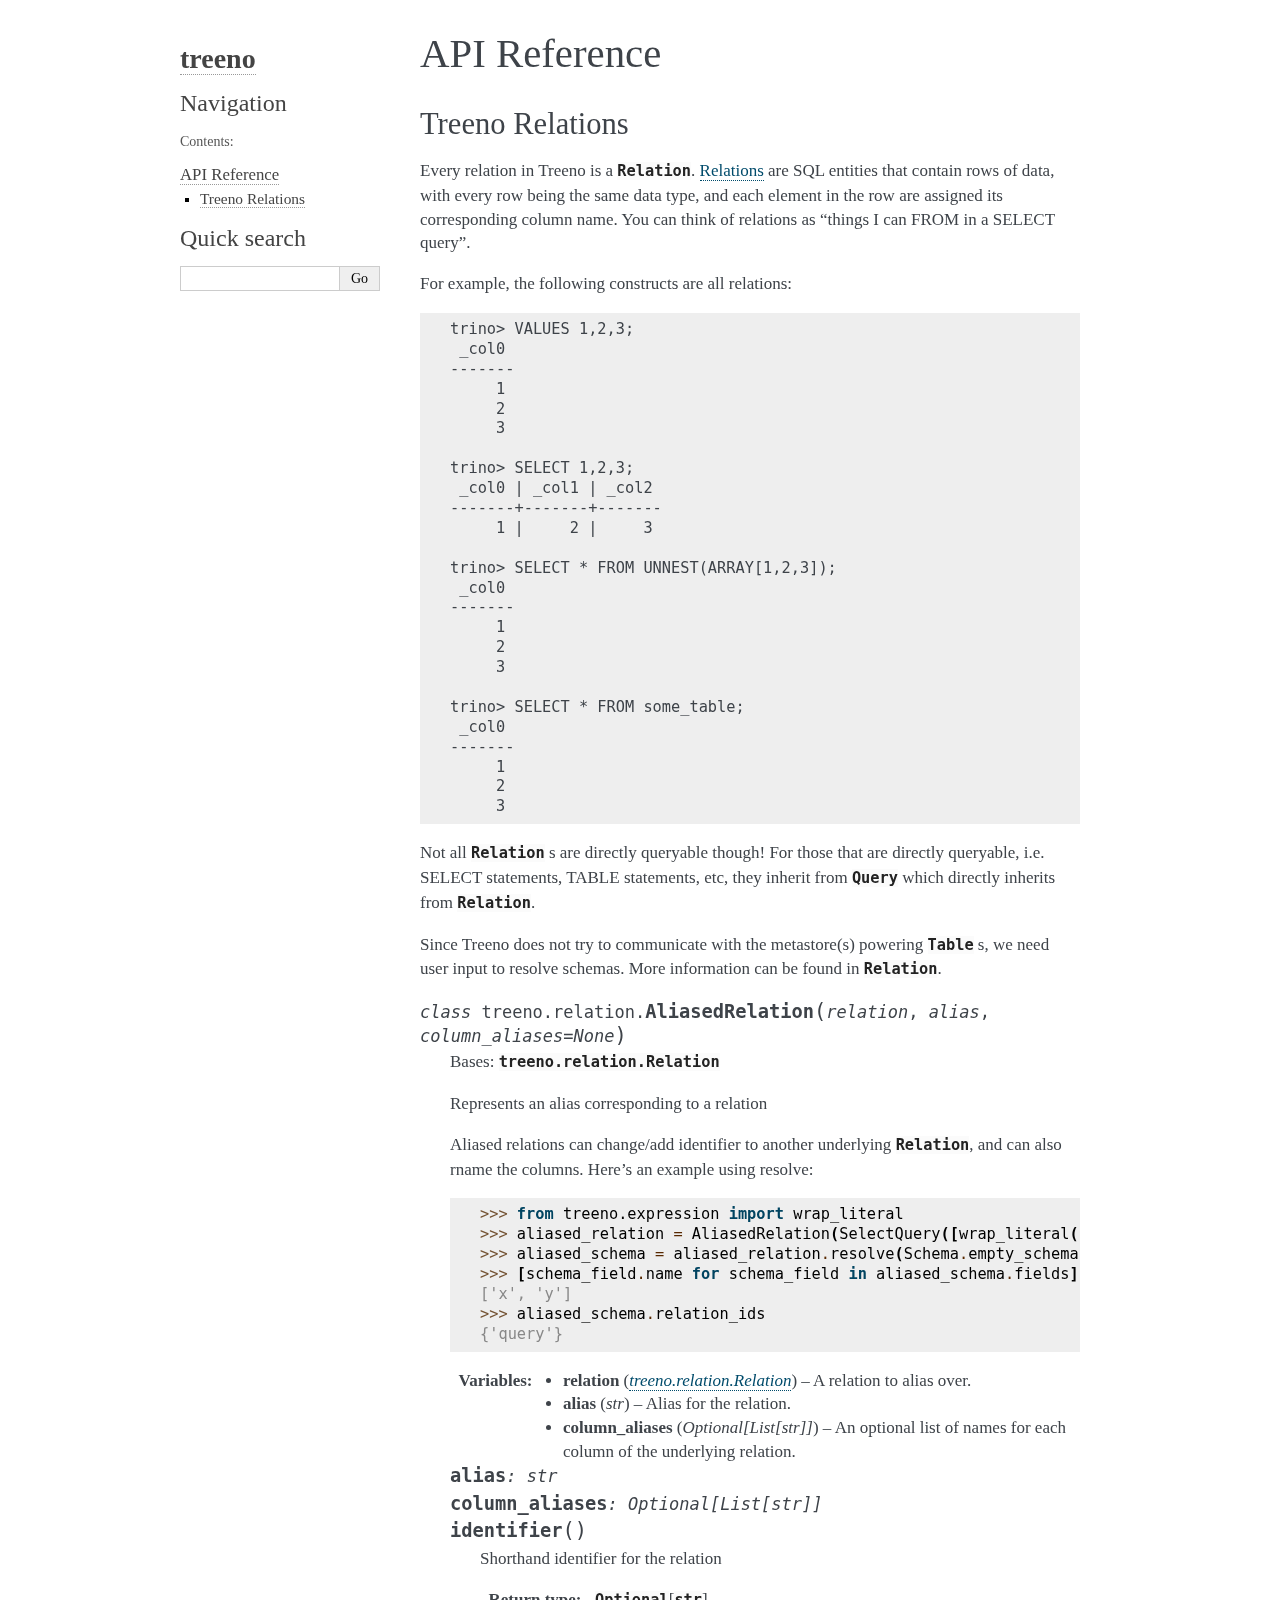
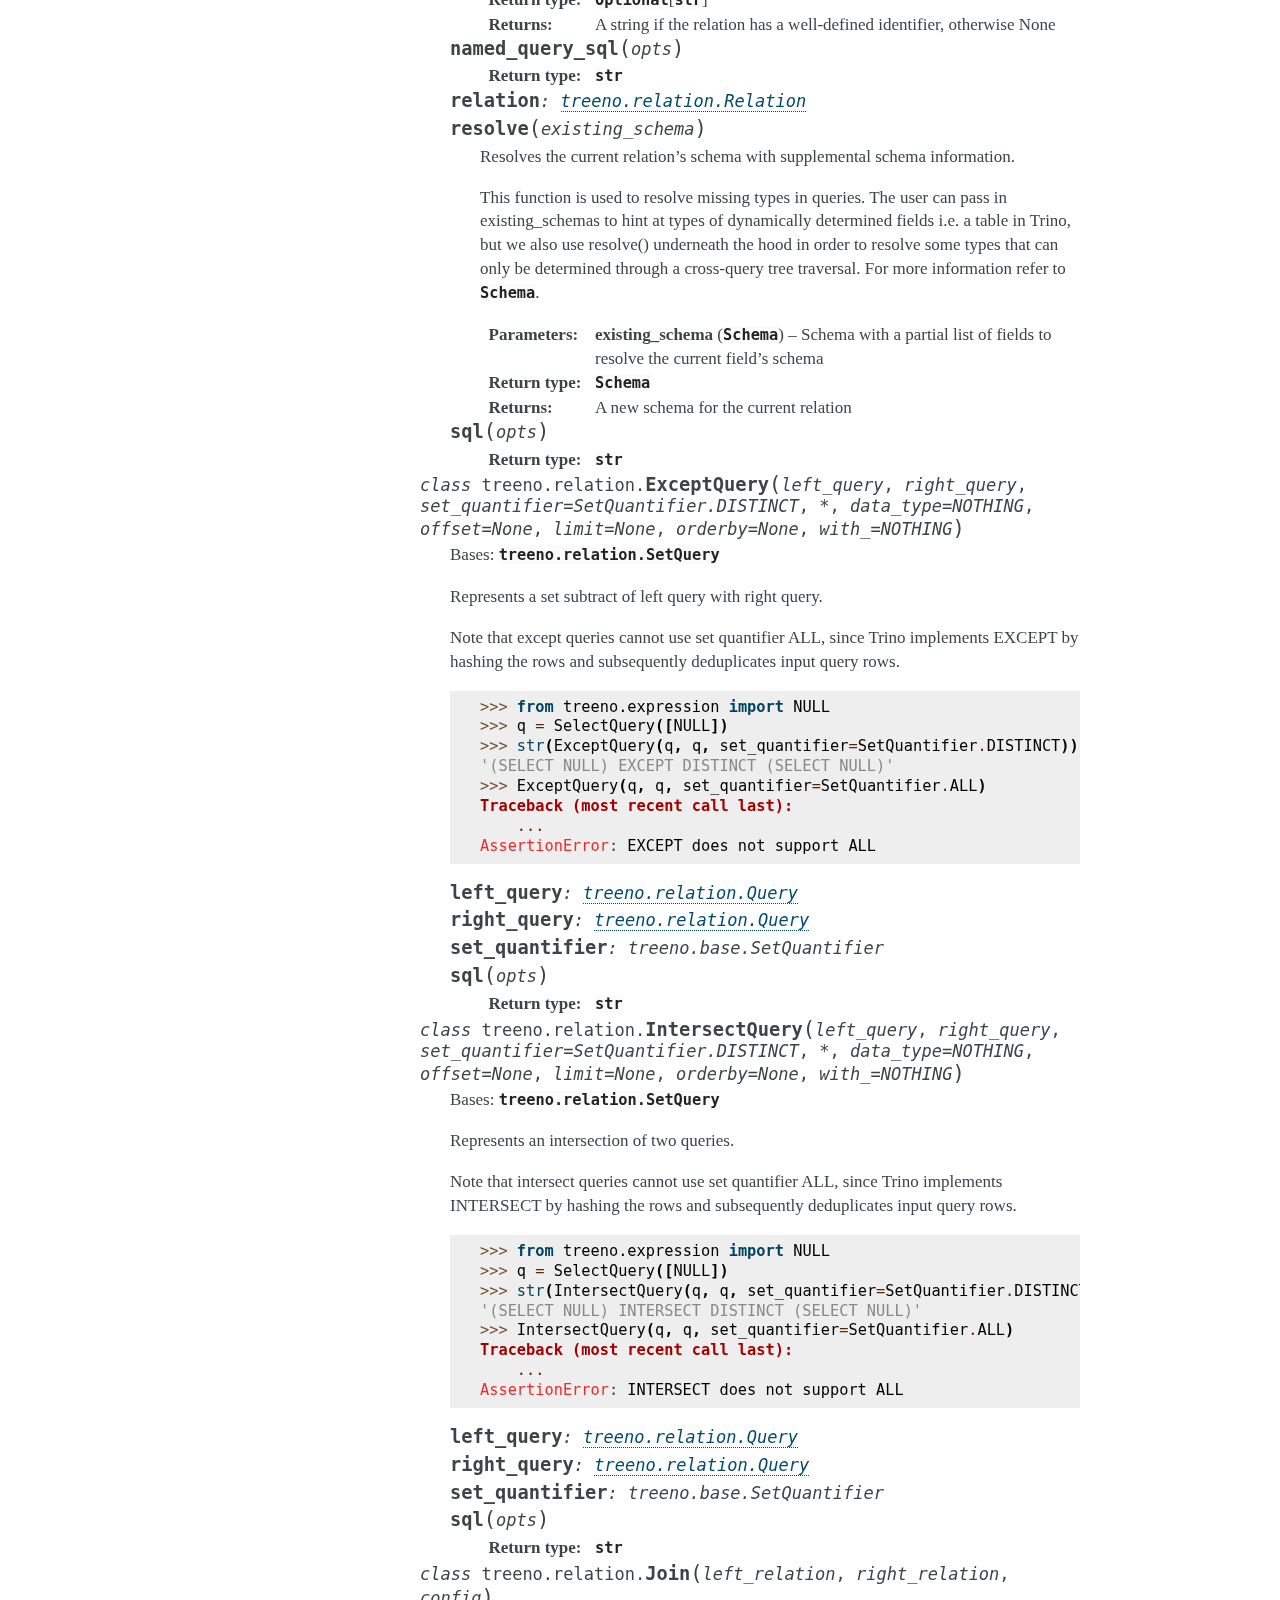
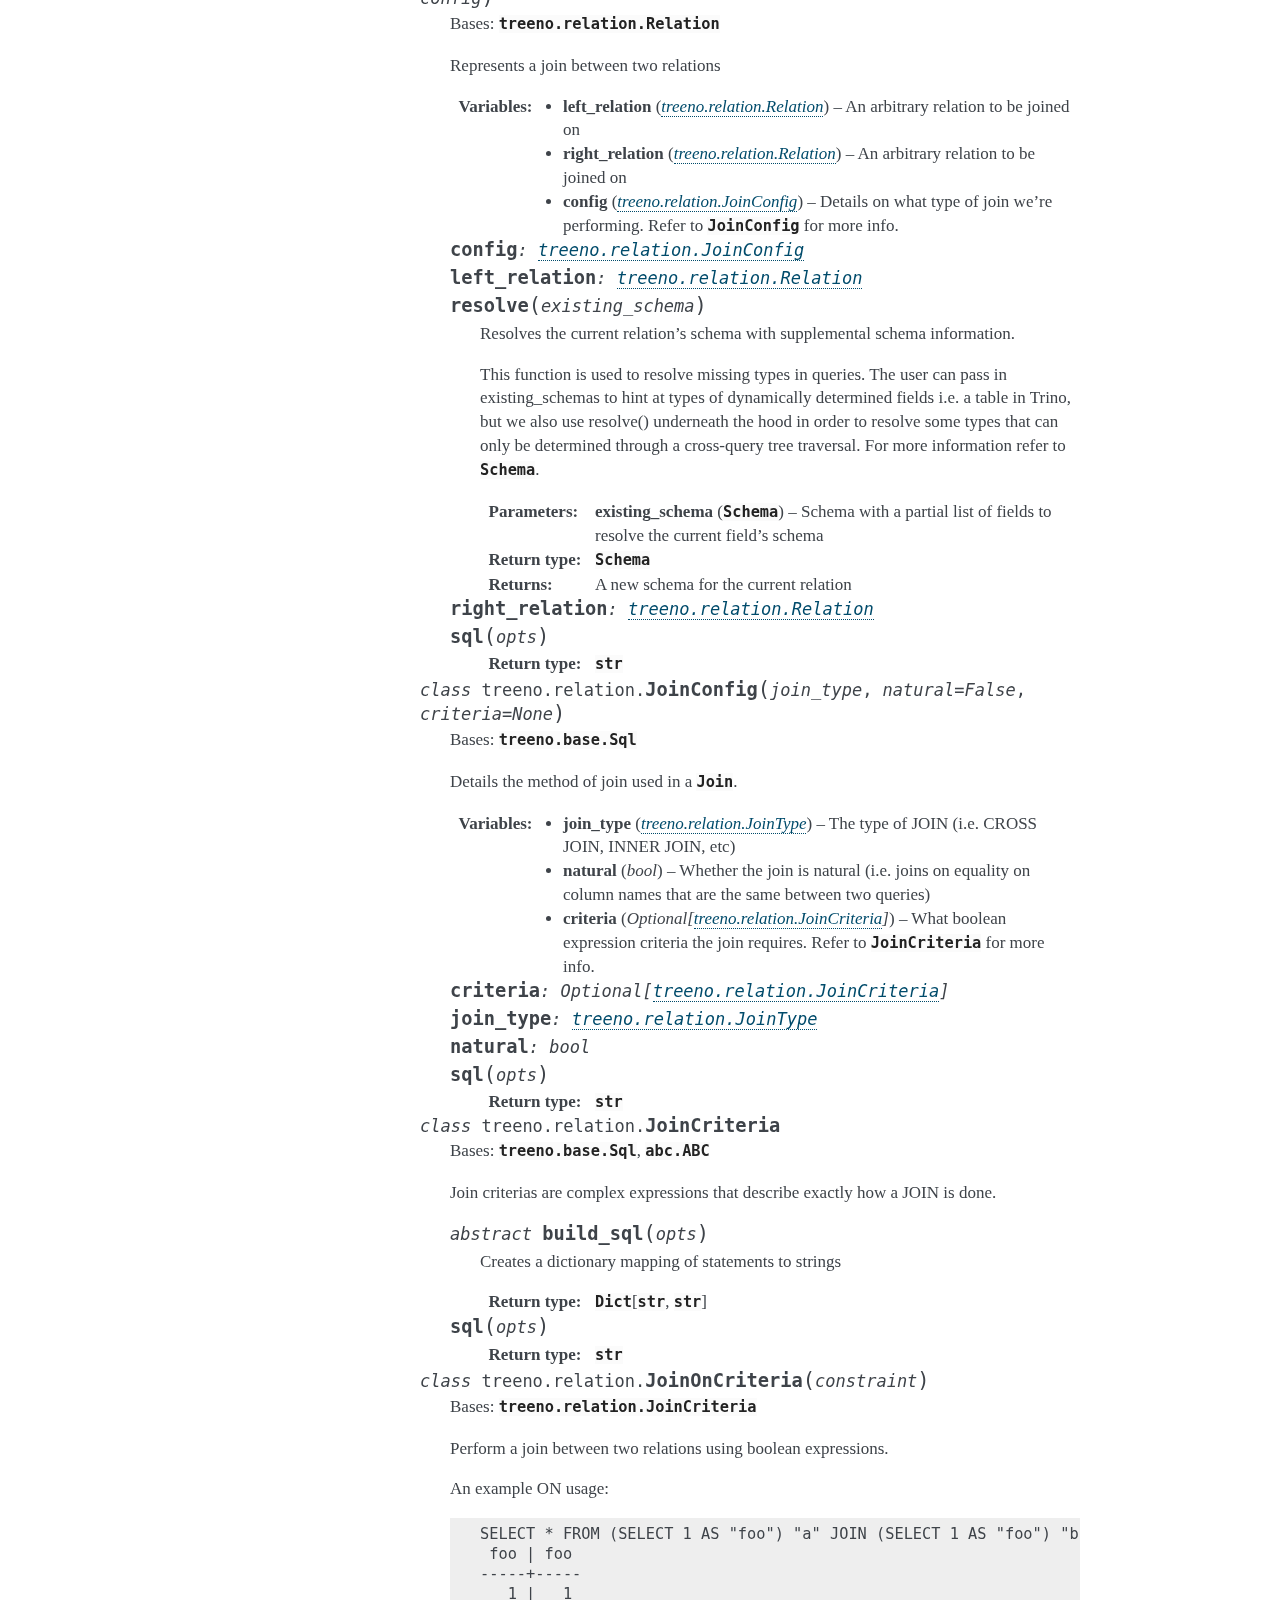
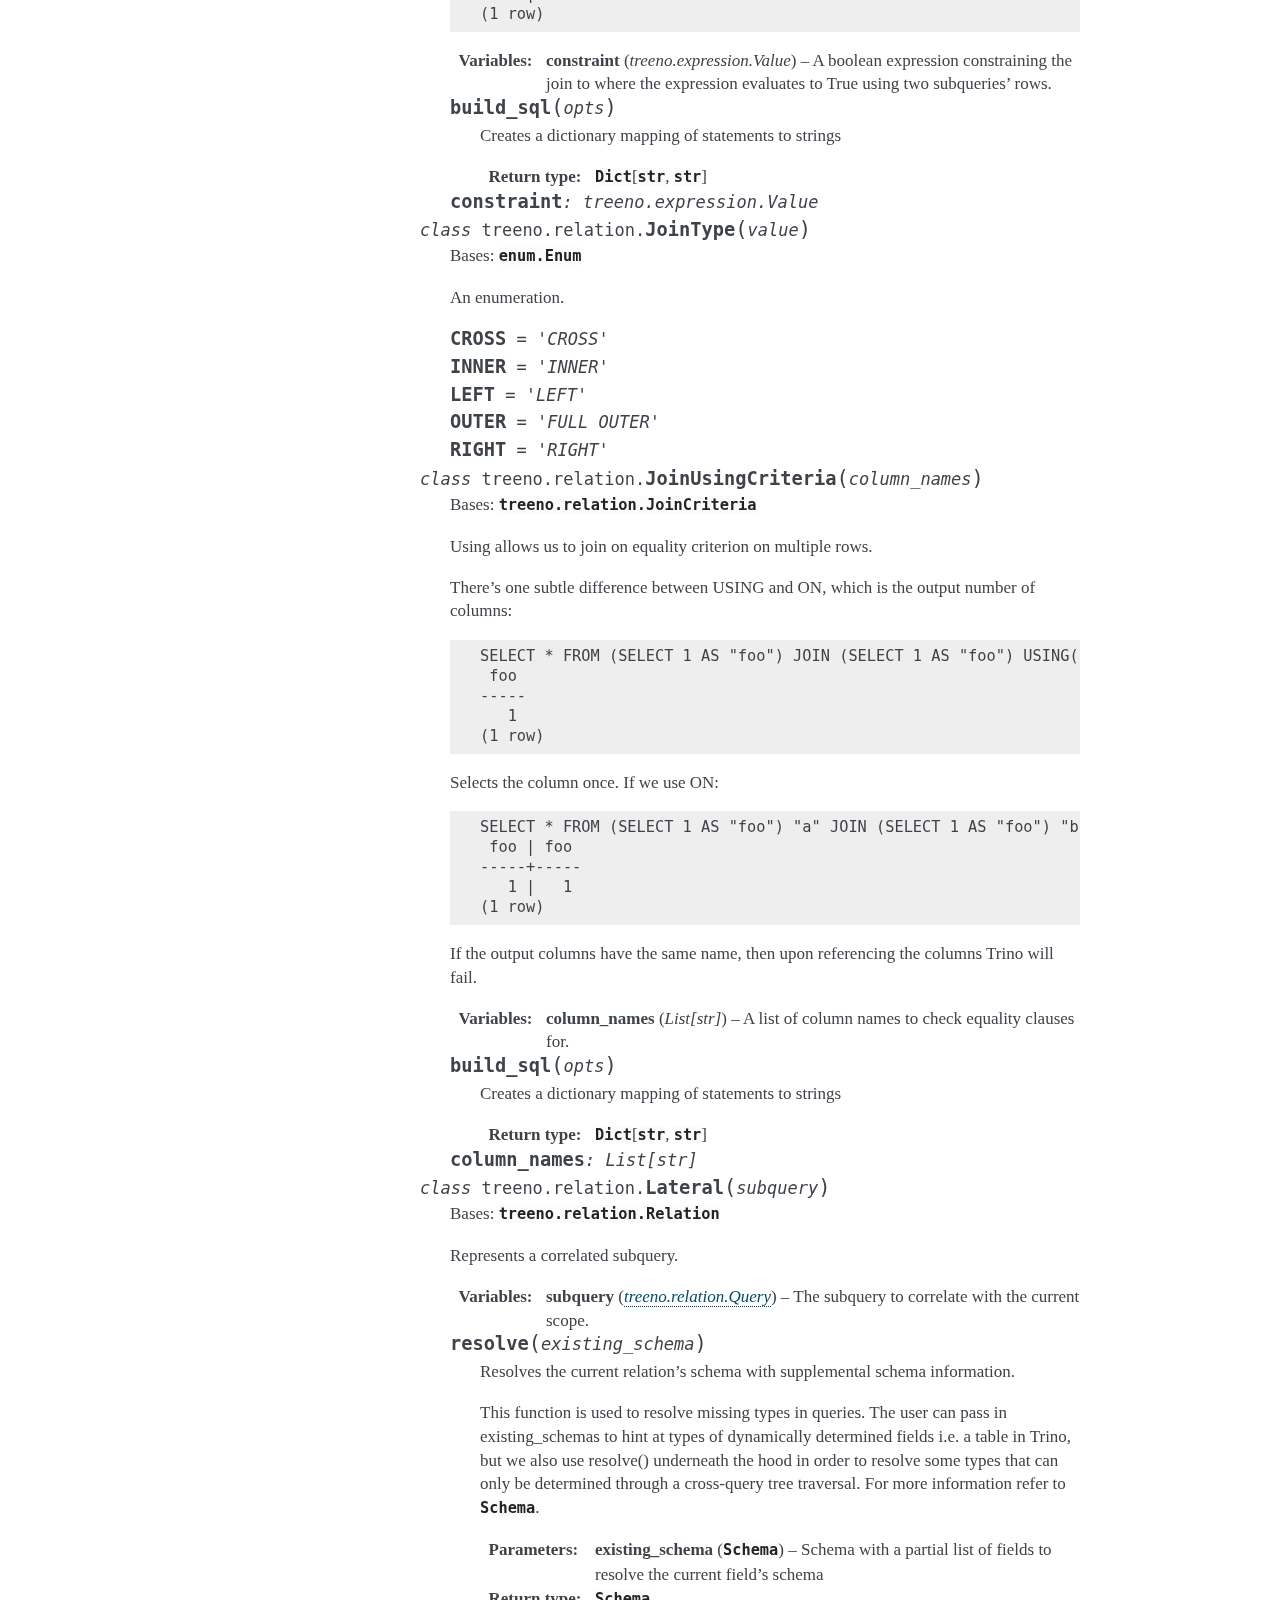
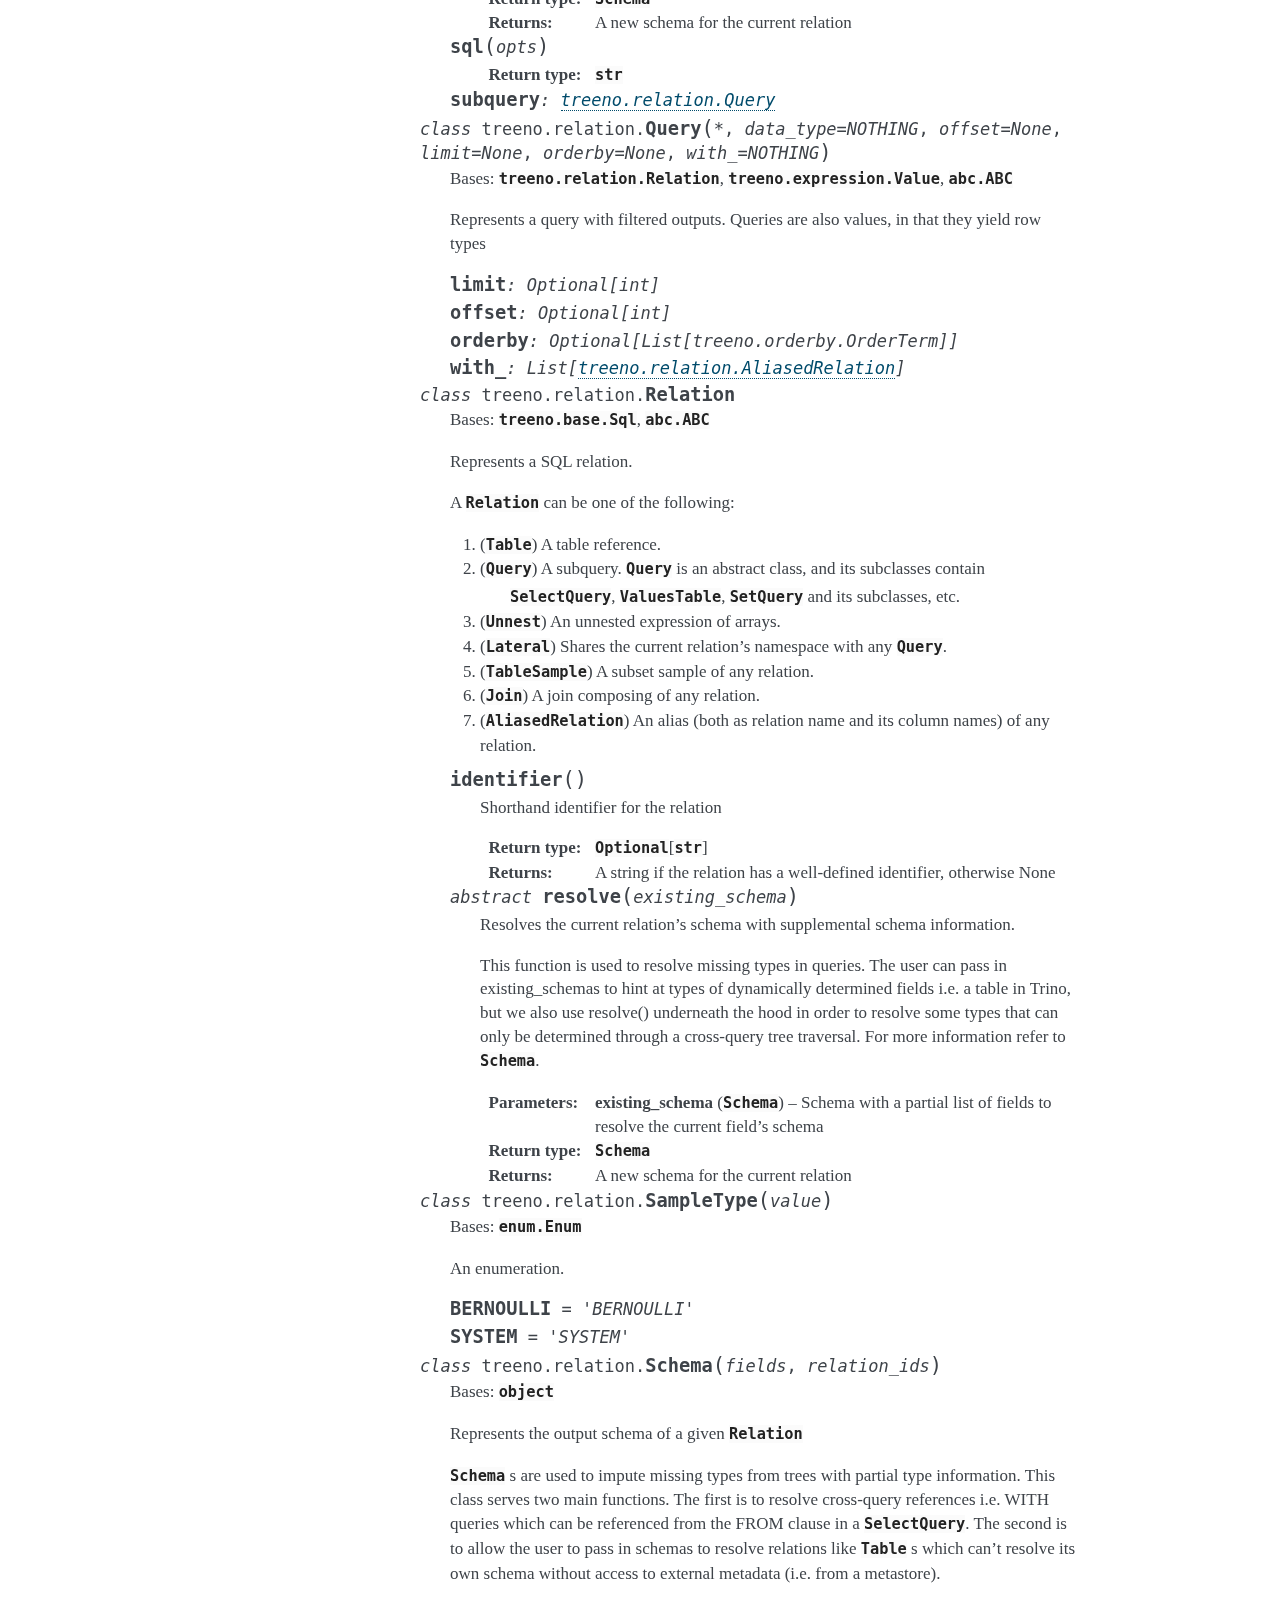
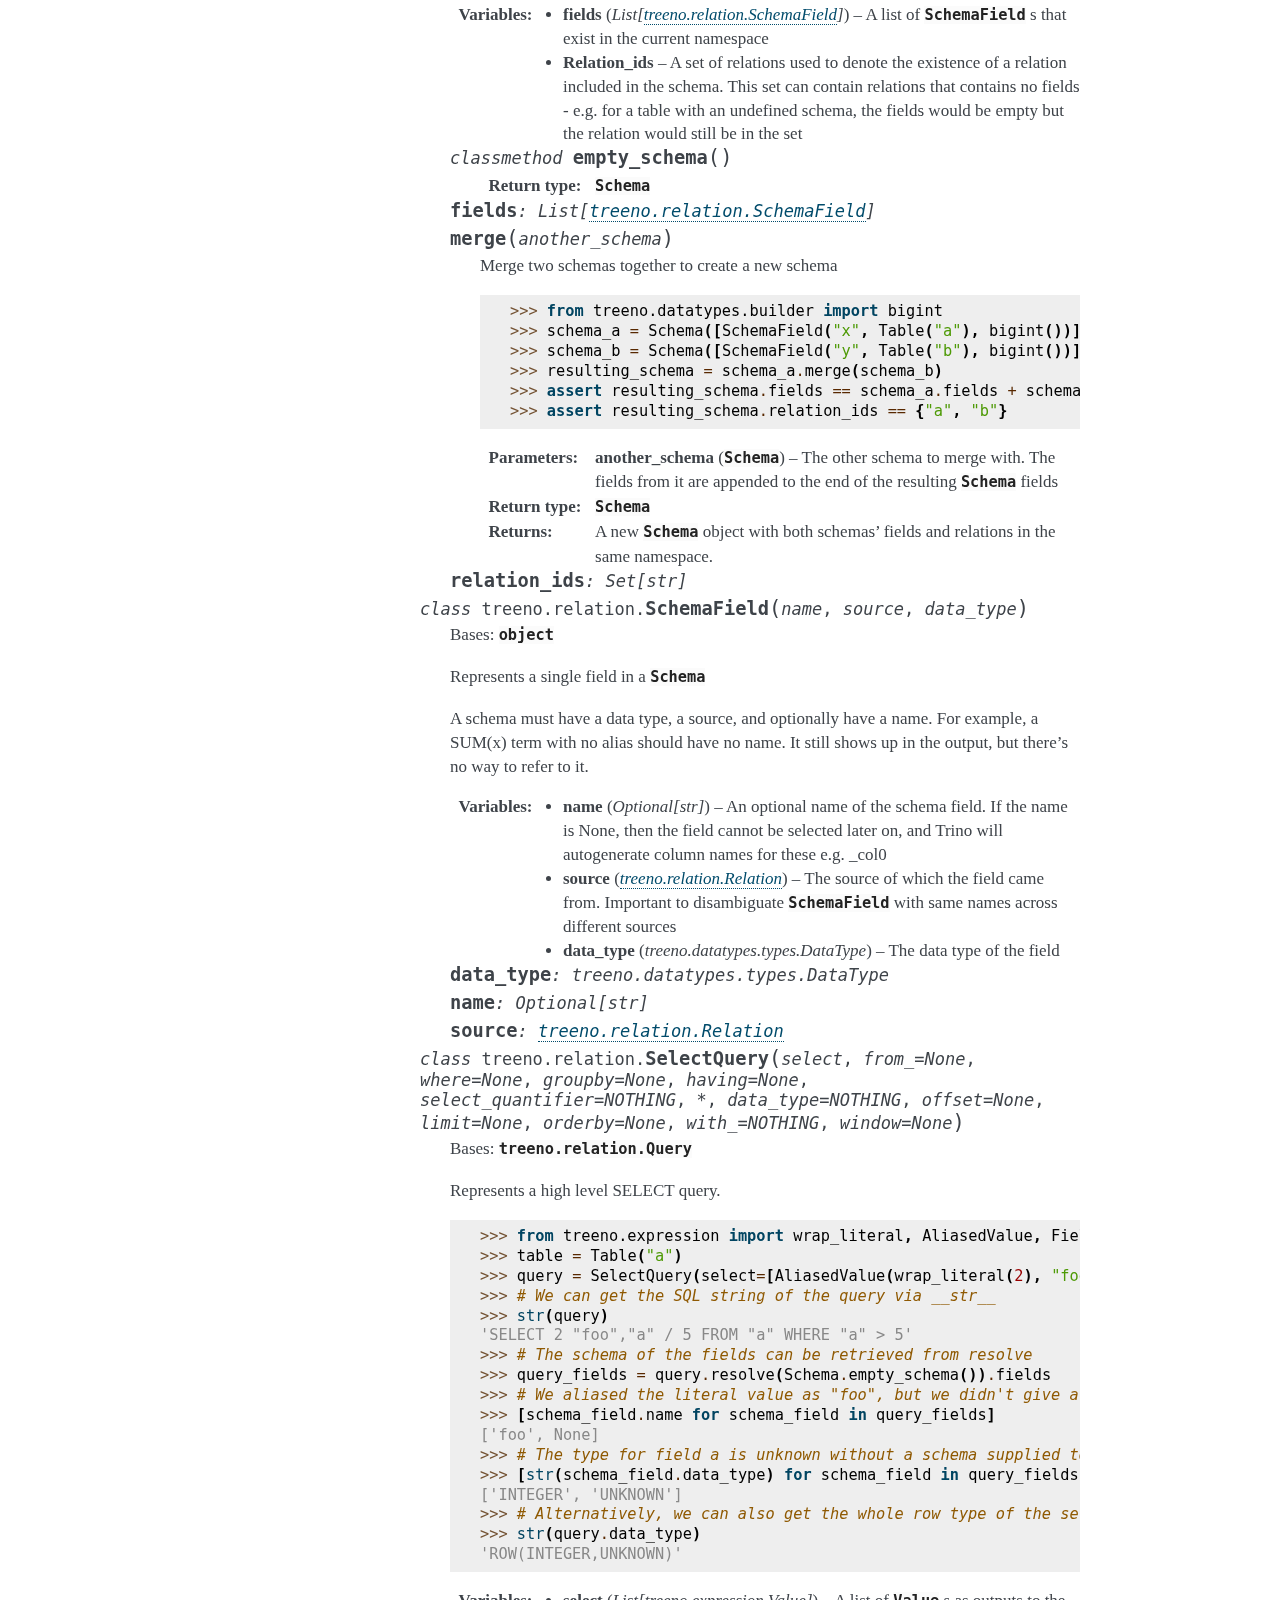
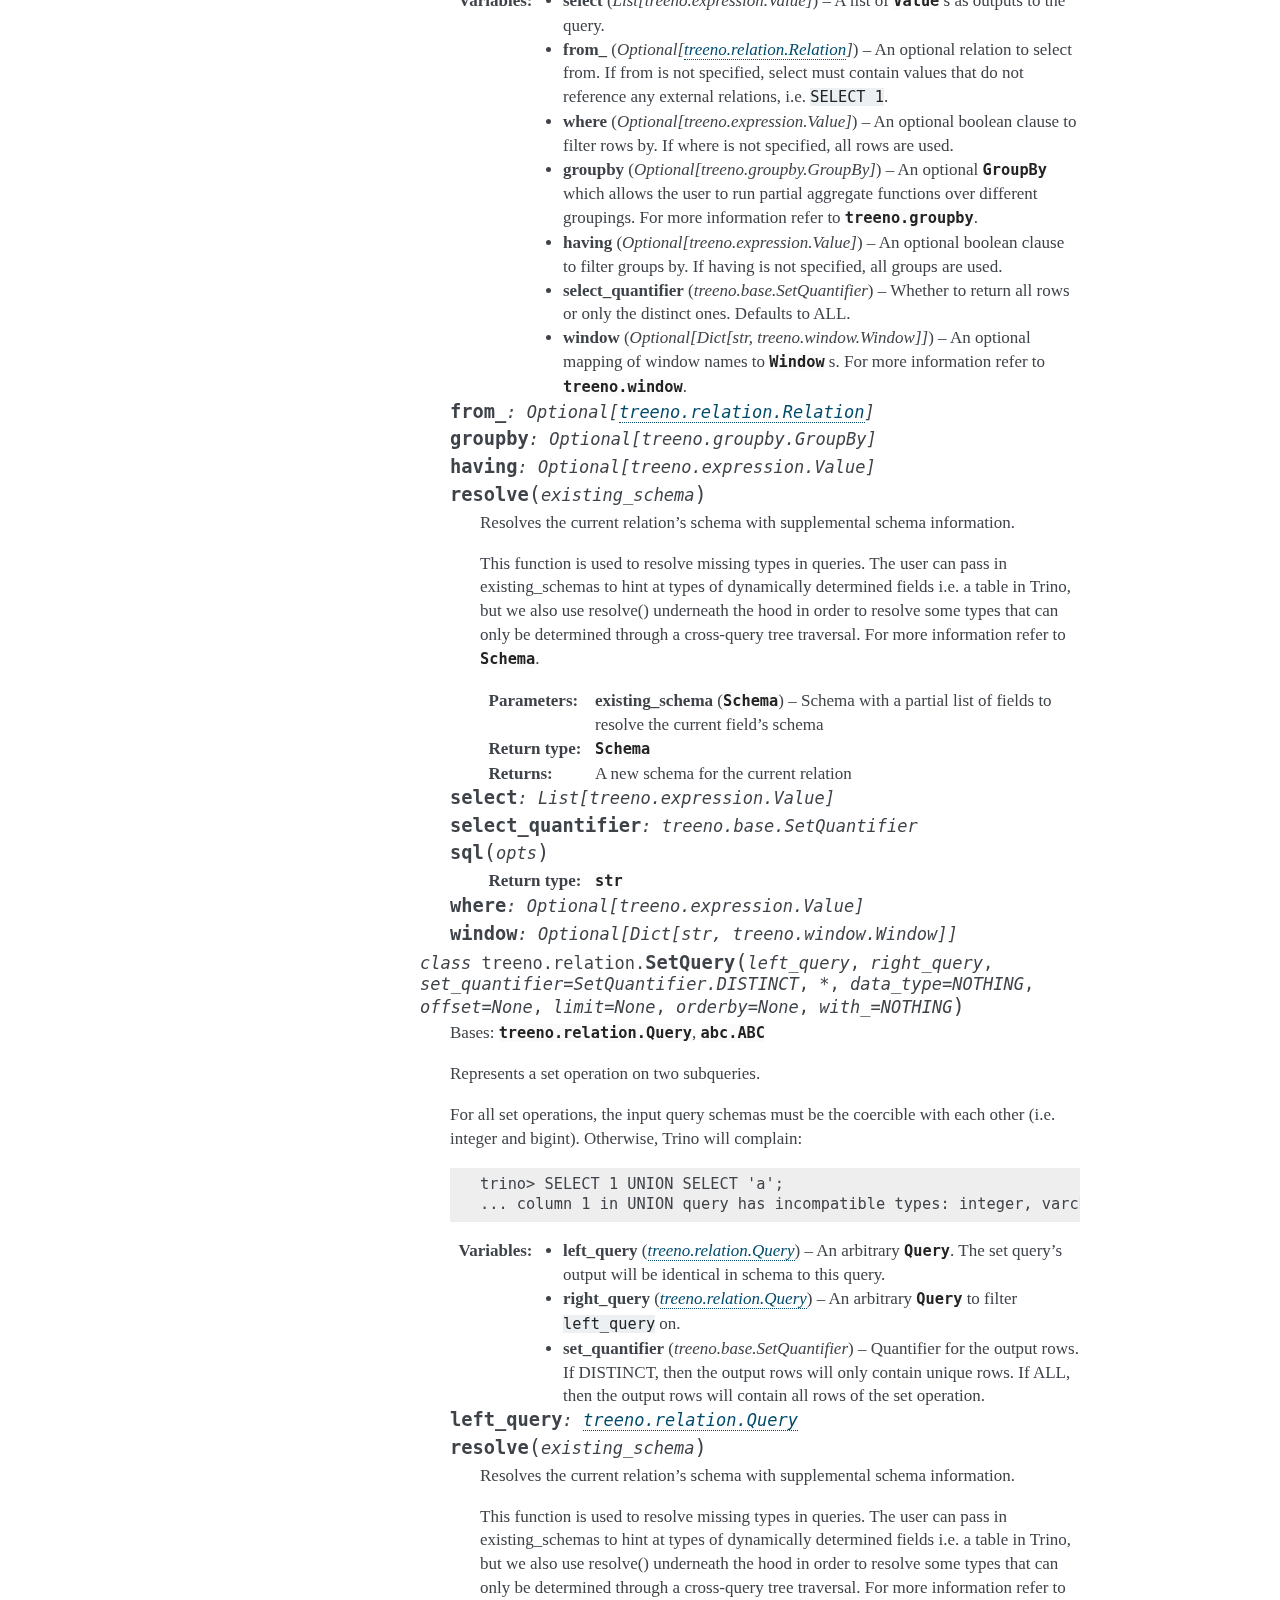
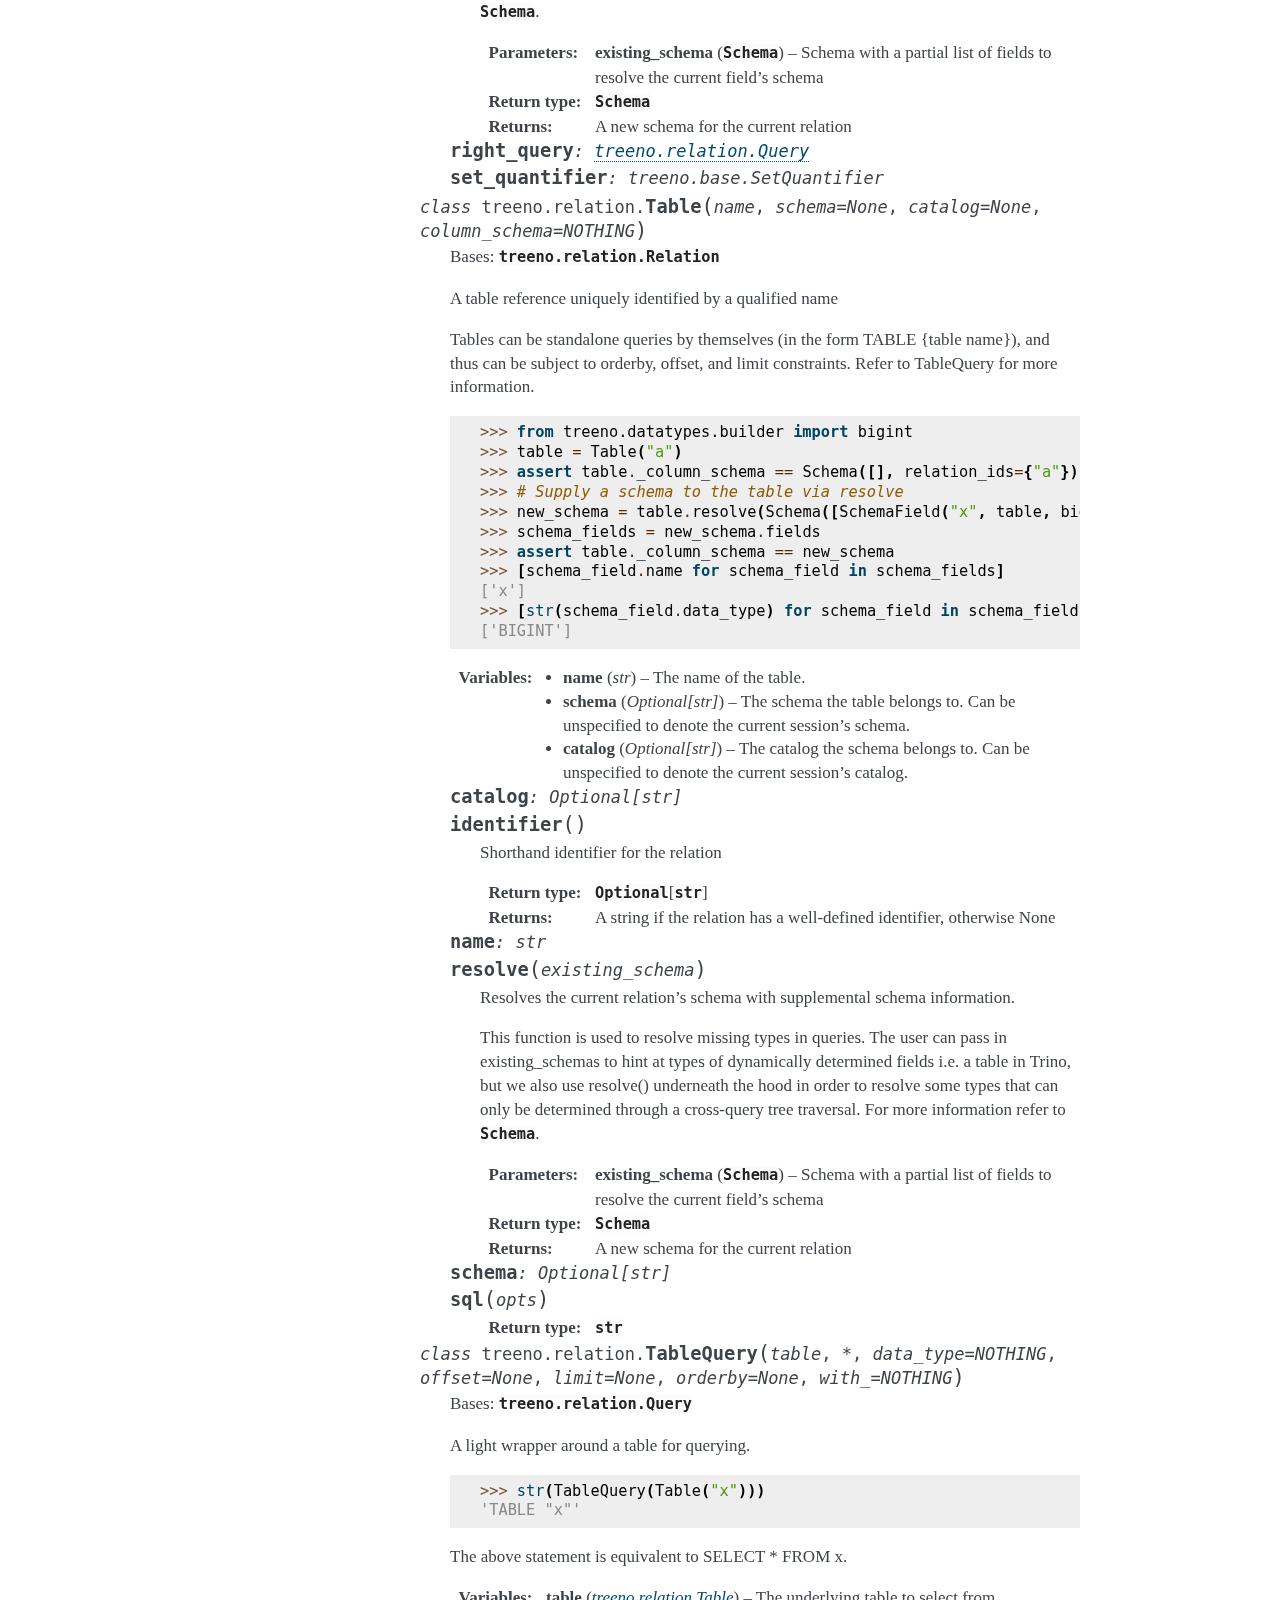
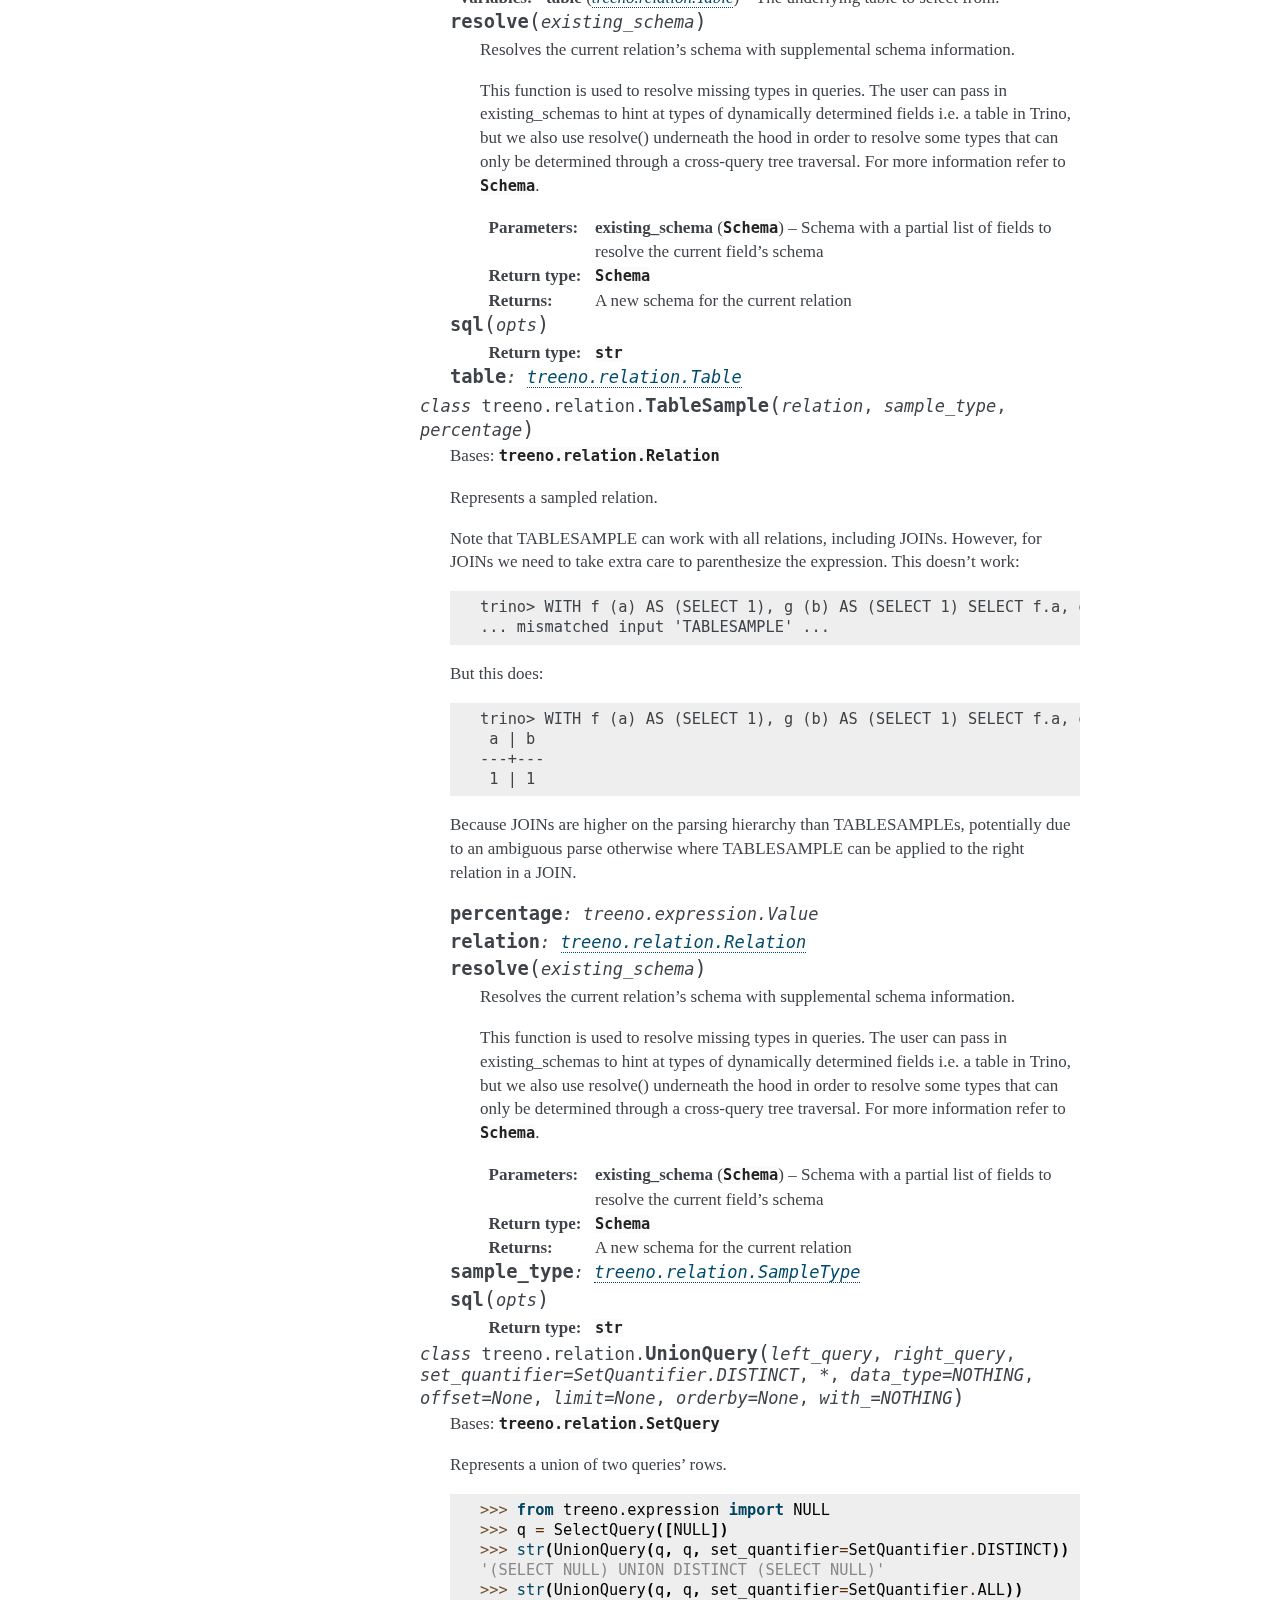
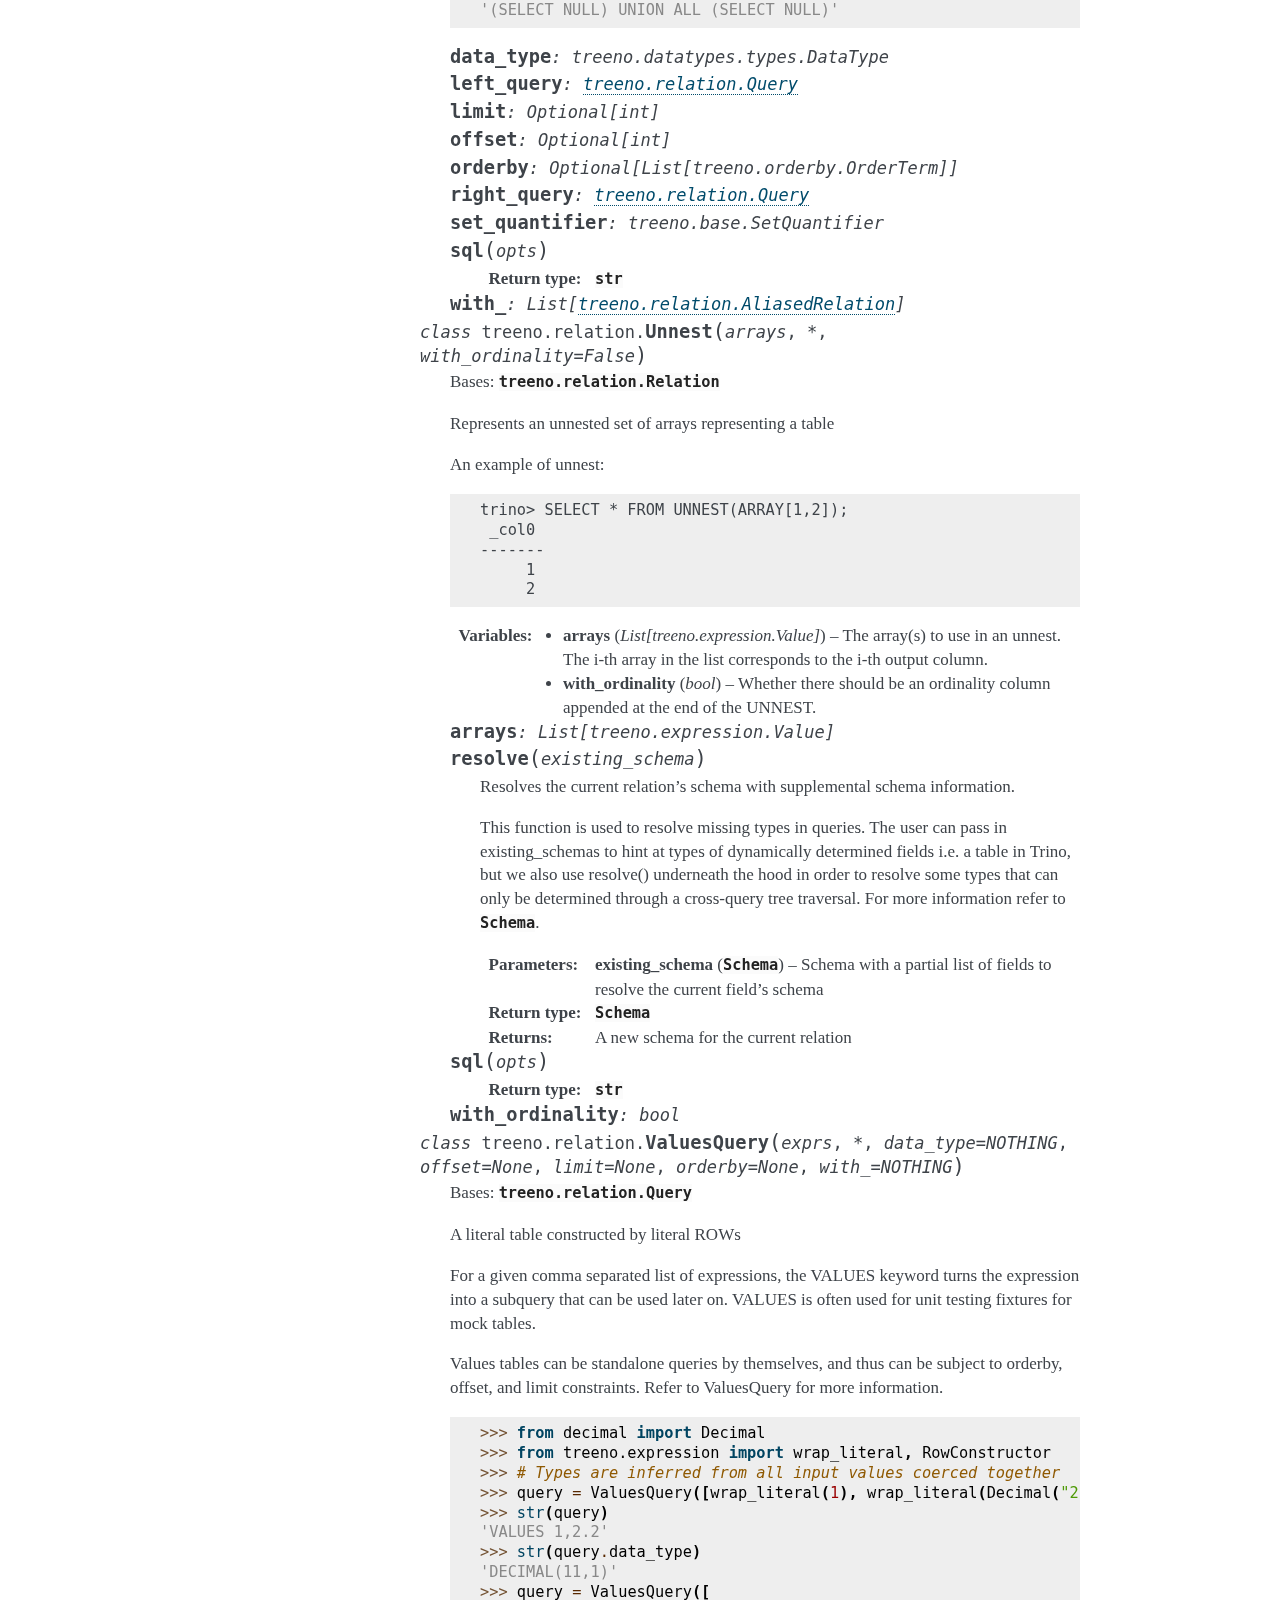
==== docs/api.html @ f295186c "Update docs" ====
<!DOCTYPE html>

<html>
  <head>
    <meta charset="utf-8" />
    <meta name="viewport" content="width=device-width, initial-scale=1.0" /><meta name="generator" content="Docutils 0.17.1: http://docutils.sourceforge.net/" />

    <title>API Reference &#8212; treeno 0.0.367 documentation</title>
    <link rel="stylesheet" type="text/css" href="_static/pygments.css" />
    <link rel="stylesheet" type="text/css" href="_static/alabaster.css" />
    <script data-url_root="./" id="documentation_options" src="_static/documentation_options.js"></script>
    <script src="_static/jquery.js"></script>
    <script src="_static/underscore.js"></script>
    <script src="_static/doctools.js"></script>
    <link rel="index" title="Index" href="genindex.html" />
    <link rel="search" title="Search" href="search.html" />
    <link rel="prev" title="Welcome to treeno’s documentation!" href="index.html" />

  <link rel="stylesheet" href="_static/custom.css" type="text/css" />


  <meta name="viewport" content="width=device-width, initial-scale=0.9, maximum-scale=0.9" />

  </head><body>


    <div class="document">
      <div class="documentwrapper">
        <div class="bodywrapper">


          <div class="body" role="main">

  <section id="api-reference">
<h1>API Reference<a class="headerlink" href="#api-reference" title="Permalink to this headline">¶</a></h1>
<section id="module-treeno.relation">
<span id="treeno-relations"></span><h2>Treeno Relations<a class="headerlink" href="#module-treeno.relation" title="Permalink to this headline">¶</a></h2>
<p>Every relation in Treeno is a <a class="reference internal" href="#treeno.relation.Relation" title="treeno.relation.Relation"><code class="xref py py-class docutils literal notranslate"><span class="pre">Relation</span></code></a>. <a class="reference external" href="https://en.wikipedia.org/wiki/Relation_(database)">Relations</a> are SQL entities that contain rows of data,
with every row being the same data type, and each element in the row are assigned its corresponding column name.
You can think of relations as “things I can FROM in a SELECT query”.</p>
<p>For example, the following constructs are all relations:</p>
<div class="highlight-text notranslate"><div class="highlight"><pre><span></span>trino&gt; VALUES 1,2,3;
 _col0
-------
     1
     2
     3

trino&gt; SELECT 1,2,3;
 _col0 | _col1 | _col2
-------+-------+-------
     1 |     2 |     3

trino&gt; SELECT * FROM UNNEST(ARRAY[1,2,3]);
 _col0
-------
     1
     2
     3

trino&gt; SELECT * FROM some_table;
 _col0
-------
     1
     2
     3
</pre></div>
</div>
<p>Not all <a class="reference internal" href="#treeno.relation.Relation" title="treeno.relation.Relation"><code class="xref py py-class docutils literal notranslate"><span class="pre">Relation</span></code></a> s are directly queryable though! For those that are directly queryable, i.e. SELECT statements,
TABLE statements, etc, they inherit from <a class="reference internal" href="#treeno.relation.Query" title="treeno.relation.Query"><code class="xref py py-class docutils literal notranslate"><span class="pre">Query</span></code></a> which directly inherits from <a class="reference internal" href="#treeno.relation.Relation" title="treeno.relation.Relation"><code class="xref py py-class docutils literal notranslate"><span class="pre">Relation</span></code></a>.</p>
<p>Since Treeno does not try to communicate with the metastore(s) powering <a class="reference internal" href="#treeno.relation.Table" title="treeno.relation.Table"><code class="xref py py-class docutils literal notranslate"><span class="pre">Table</span></code></a> s, we need user input to resolve
schemas. More information can be found in <a class="reference internal" href="#treeno.relation.Relation" title="treeno.relation.Relation"><code class="xref py py-class docutils literal notranslate"><span class="pre">Relation</span></code></a>.</p>
<dl class="py class">
<dt class="sig sig-object py" id="treeno.relation.AliasedRelation">
<em class="property"><span class="pre">class</span><span class="w"> </span></em><span class="sig-prename descclassname"><span class="pre">treeno.relation.</span></span><span class="sig-name descname"><span class="pre">AliasedRelation</span></span><span class="sig-paren">(</span><em class="sig-param"><span class="n"><span class="pre">relation</span></span></em>, <em class="sig-param"><span class="n"><span class="pre">alias</span></span></em>, <em class="sig-param"><span class="n"><span class="pre">column_aliases</span></span><span class="o"><span class="pre">=</span></span><span class="default_value"><span class="pre">None</span></span></em><span class="sig-paren">)</span><a class="headerlink" href="#treeno.relation.AliasedRelation" title="Permalink to this definition">¶</a></dt>
<dd><p>Bases: <a class="reference internal" href="#treeno.relation.Relation" title="treeno.relation.Relation"><code class="xref py py-class docutils literal notranslate"><span class="pre">treeno.relation.Relation</span></code></a></p>
<p>Represents an alias corresponding to a relation</p>
<p>Aliased relations can change/add identifier to another underlying <a class="reference internal" href="#treeno.relation.Relation" title="treeno.relation.Relation"><code class="xref py py-class docutils literal notranslate"><span class="pre">Relation</span></code></a>, and can also rname the columns.
Here’s an example using resolve:</p>
<div class="doctest highlight-default notranslate"><div class="highlight"><pre><span></span><span class="gp">&gt;&gt;&gt; </span><span class="kn">from</span> <span class="nn">treeno.expression</span> <span class="kn">import</span> <span class="n">wrap_literal</span>
<span class="gp">&gt;&gt;&gt; </span><span class="n">aliased_relation</span> <span class="o">=</span> <span class="n">AliasedRelation</span><span class="p">(</span><span class="n">SelectQuery</span><span class="p">([</span><span class="n">wrap_literal</span><span class="p">(</span><span class="mi">1</span><span class="p">),</span> <span class="n">wrap_literal</span><span class="p">(</span><span class="s1">&#39;2&#39;</span><span class="p">)]),</span> <span class="s2">&quot;query&quot;</span><span class="p">,</span> <span class="p">[</span><span class="s2">&quot;x&quot;</span><span class="p">,</span> <span class="s2">&quot;y&quot;</span><span class="p">])</span>
<span class="gp">&gt;&gt;&gt; </span><span class="n">aliased_schema</span> <span class="o">=</span> <span class="n">aliased_relation</span><span class="o">.</span><span class="n">resolve</span><span class="p">(</span><span class="n">Schema</span><span class="o">.</span><span class="n">empty_schema</span><span class="p">())</span>
<span class="gp">&gt;&gt;&gt; </span><span class="p">[</span><span class="n">schema_field</span><span class="o">.</span><span class="n">name</span> <span class="k">for</span> <span class="n">schema_field</span> <span class="ow">in</span> <span class="n">aliased_schema</span><span class="o">.</span><span class="n">fields</span><span class="p">]</span>
<span class="go">[&#39;x&#39;, &#39;y&#39;]</span>
<span class="gp">&gt;&gt;&gt; </span><span class="n">aliased_schema</span><span class="o">.</span><span class="n">relation_ids</span>
<span class="go">{&#39;query&#39;}</span>
</pre></div>
</div>
<dl class="field-list simple">
<dt class="field-odd">Variables</dt>
<dd class="field-odd"><ul class="simple">
<li><p><strong>relation</strong> (<a class="reference internal" href="#treeno.relation.Relation" title="treeno.relation.Relation"><em>treeno.relation.Relation</em></a>) – A relation to alias over.</p></li>
<li><p><strong>alias</strong> (<em>str</em>) – Alias for the relation.</p></li>
<li><p><strong>column_aliases</strong> (<em>Optional</em><em>[</em><em>List</em><em>[</em><em>str</em><em>]</em><em>]</em>) – An optional list of names for each column of the underlying relation.</p></li>
</ul>
</dd>
</dl>
<dl class="py attribute">
<dt class="sig sig-object py" id="treeno.relation.AliasedRelation.alias">
<span class="sig-name descname"><span class="pre">alias</span></span><em class="property"><span class="p"><span class="pre">:</span></span><span class="w"> </span><span class="pre">str</span></em><a class="headerlink" href="#treeno.relation.AliasedRelation.alias" title="Permalink to this definition">¶</a></dt>
<dd></dd></dl>

<dl class="py attribute">
<dt class="sig sig-object py" id="treeno.relation.AliasedRelation.column_aliases">
<span class="sig-name descname"><span class="pre">column_aliases</span></span><em class="property"><span class="p"><span class="pre">:</span></span><span class="w"> </span><span class="pre">Optional</span><span class="p"><span class="pre">[</span></span><span class="pre">List</span><span class="p"><span class="pre">[</span></span><span class="pre">str</span><span class="p"><span class="pre">]</span></span><span class="p"><span class="pre">]</span></span></em><a class="headerlink" href="#treeno.relation.AliasedRelation.column_aliases" title="Permalink to this definition">¶</a></dt>
<dd></dd></dl>

<dl class="py method">
<dt class="sig sig-object py" id="treeno.relation.AliasedRelation.identifier">
<span class="sig-name descname"><span class="pre">identifier</span></span><span class="sig-paren">(</span><span class="sig-paren">)</span><a class="headerlink" href="#treeno.relation.AliasedRelation.identifier" title="Permalink to this definition">¶</a></dt>
<dd><p>Shorthand identifier for the relation</p>
<dl class="field-list simple">
<dt class="field-odd">Return type</dt>
<dd class="field-odd"><p><code class="xref py py-data docutils literal notranslate"><span class="pre">Optional</span></code>[<code class="xref py py-class docutils literal notranslate"><span class="pre">str</span></code>]</p>
</dd>
<dt class="field-even">Returns</dt>
<dd class="field-even"><p>A string if the relation has a well-defined identifier, otherwise None</p>
</dd>
</dl>
</dd></dl>

<dl class="py method">
<dt class="sig sig-object py" id="treeno.relation.AliasedRelation.named_query_sql">
<span class="sig-name descname"><span class="pre">named_query_sql</span></span><span class="sig-paren">(</span><em class="sig-param"><span class="n"><span class="pre">opts</span></span></em><span class="sig-paren">)</span><a class="headerlink" href="#treeno.relation.AliasedRelation.named_query_sql" title="Permalink to this definition">¶</a></dt>
<dd><dl class="field-list simple">
<dt class="field-odd">Return type</dt>
<dd class="field-odd"><p><code class="xref py py-class docutils literal notranslate"><span class="pre">str</span></code></p>
</dd>
</dl>
</dd></dl>

<dl class="py attribute">
<dt class="sig sig-object py" id="treeno.relation.AliasedRelation.relation">
<span class="sig-name descname"><span class="pre">relation</span></span><em class="property"><span class="p"><span class="pre">:</span></span><span class="w"> </span><a class="reference internal" href="#treeno.relation.Relation" title="treeno.relation.Relation"><span class="pre">treeno.relation.Relation</span></a></em><a class="headerlink" href="#treeno.relation.AliasedRelation.relation" title="Permalink to this definition">¶</a></dt>
<dd></dd></dl>

<dl class="py method">
<dt class="sig sig-object py" id="treeno.relation.AliasedRelation.resolve">
<span class="sig-name descname"><span class="pre">resolve</span></span><span class="sig-paren">(</span><em class="sig-param"><span class="n"><span class="pre">existing_schema</span></span></em><span class="sig-paren">)</span><a class="headerlink" href="#treeno.relation.AliasedRelation.resolve" title="Permalink to this definition">¶</a></dt>
<dd><p>Resolves the current relation’s schema with supplemental schema information.</p>
<p>This function is used to resolve missing types in queries. The user can pass in existing_schemas to
hint at types of dynamically determined fields i.e. a table in Trino, but we also use resolve() underneath
the hood in order to resolve some types that can only be determined through a cross-query tree traversal. For
more information refer to <a class="reference internal" href="#treeno.relation.Schema" title="treeno.relation.Schema"><code class="xref py py-class docutils literal notranslate"><span class="pre">Schema</span></code></a>.</p>
<dl class="field-list simple">
<dt class="field-odd">Parameters</dt>
<dd class="field-odd"><p><strong>existing_schema</strong> (<a class="reference internal" href="#treeno.relation.Schema" title="treeno.relation.Schema"><code class="xref py py-class docutils literal notranslate"><span class="pre">Schema</span></code></a>) – Schema with a partial list of fields to resolve the current field’s schema</p>
</dd>
<dt class="field-even">Return type</dt>
<dd class="field-even"><p><a class="reference internal" href="#treeno.relation.Schema" title="treeno.relation.Schema"><code class="xref py py-class docutils literal notranslate"><span class="pre">Schema</span></code></a></p>
</dd>
<dt class="field-odd">Returns</dt>
<dd class="field-odd"><p>A new schema for the current relation</p>
</dd>
</dl>
</dd></dl>

<dl class="py method">
<dt class="sig sig-object py" id="treeno.relation.AliasedRelation.sql">
<span class="sig-name descname"><span class="pre">sql</span></span><span class="sig-paren">(</span><em class="sig-param"><span class="n"><span class="pre">opts</span></span></em><span class="sig-paren">)</span><a class="headerlink" href="#treeno.relation.AliasedRelation.sql" title="Permalink to this definition">¶</a></dt>
<dd><dl class="field-list simple">
<dt class="field-odd">Return type</dt>
<dd class="field-odd"><p><code class="xref py py-class docutils literal notranslate"><span class="pre">str</span></code></p>
</dd>
</dl>
</dd></dl>

</dd></dl>

<dl class="py class">
<dt class="sig sig-object py" id="treeno.relation.ExceptQuery">
<em class="property"><span class="pre">class</span><span class="w"> </span></em><span class="sig-prename descclassname"><span class="pre">treeno.relation.</span></span><span class="sig-name descname"><span class="pre">ExceptQuery</span></span><span class="sig-paren">(</span><em class="sig-param"><span class="n"><span class="pre">left_query</span></span></em>, <em class="sig-param"><span class="n"><span class="pre">right_query</span></span></em>, <em class="sig-param"><span class="n"><span class="pre">set_quantifier</span></span><span class="o"><span class="pre">=</span></span><span class="default_value"><span class="pre">SetQuantifier.DISTINCT</span></span></em>, <em class="sig-param"><span class="o"><span class="pre">*</span></span></em>, <em class="sig-param"><span class="n"><span class="pre">data_type</span></span><span class="o"><span class="pre">=</span></span><span class="default_value"><span class="pre">NOTHING</span></span></em>, <em class="sig-param"><span class="n"><span class="pre">offset</span></span><span class="o"><span class="pre">=</span></span><span class="default_value"><span class="pre">None</span></span></em>, <em class="sig-param"><span class="n"><span class="pre">limit</span></span><span class="o"><span class="pre">=</span></span><span class="default_value"><span class="pre">None</span></span></em>, <em class="sig-param"><span class="n"><span class="pre">orderby</span></span><span class="o"><span class="pre">=</span></span><span class="default_value"><span class="pre">None</span></span></em>, <em class="sig-param"><span class="n"><span class="pre">with_</span></span><span class="o"><span class="pre">=</span></span><span class="default_value"><span class="pre">NOTHING</span></span></em><span class="sig-paren">)</span><a class="headerlink" href="#treeno.relation.ExceptQuery" title="Permalink to this definition">¶</a></dt>
<dd><p>Bases: <a class="reference internal" href="#treeno.relation.SetQuery" title="treeno.relation.SetQuery"><code class="xref py py-class docutils literal notranslate"><span class="pre">treeno.relation.SetQuery</span></code></a></p>
<p>Represents a set subtract of left query with right query.</p>
<p>Note that except queries cannot use set quantifier ALL, since Trino implements EXCEPT by hashing the rows
and subsequently deduplicates input query rows.</p>
<div class="doctest highlight-default notranslate"><div class="highlight"><pre><span></span><span class="gp">&gt;&gt;&gt; </span><span class="kn">from</span> <span class="nn">treeno.expression</span> <span class="kn">import</span> <span class="n">NULL</span>
<span class="gp">&gt;&gt;&gt; </span><span class="n">q</span> <span class="o">=</span> <span class="n">SelectQuery</span><span class="p">([</span><span class="n">NULL</span><span class="p">])</span>
<span class="gp">&gt;&gt;&gt; </span><span class="nb">str</span><span class="p">(</span><span class="n">ExceptQuery</span><span class="p">(</span><span class="n">q</span><span class="p">,</span> <span class="n">q</span><span class="p">,</span> <span class="n">set_quantifier</span><span class="o">=</span><span class="n">SetQuantifier</span><span class="o">.</span><span class="n">DISTINCT</span><span class="p">))</span>
<span class="go">&#39;(SELECT NULL) EXCEPT DISTINCT (SELECT NULL)&#39;</span>
<span class="gp">&gt;&gt;&gt; </span><span class="n">ExceptQuery</span><span class="p">(</span><span class="n">q</span><span class="p">,</span> <span class="n">q</span><span class="p">,</span> <span class="n">set_quantifier</span><span class="o">=</span><span class="n">SetQuantifier</span><span class="o">.</span><span class="n">ALL</span><span class="p">)</span>
<span class="gt">Traceback (most recent call last):</span>
    <span class="o">...</span>
<span class="gr">AssertionError</span>: <span class="n">EXCEPT does not support ALL</span>
</pre></div>
</div>
<dl class="py attribute">
<dt class="sig sig-object py" id="treeno.relation.ExceptQuery.left_query">
<span class="sig-name descname"><span class="pre">left_query</span></span><em class="property"><span class="p"><span class="pre">:</span></span><span class="w"> </span><a class="reference internal" href="#treeno.relation.Query" title="treeno.relation.Query"><span class="pre">treeno.relation.Query</span></a></em><a class="headerlink" href="#treeno.relation.ExceptQuery.left_query" title="Permalink to this definition">¶</a></dt>
<dd></dd></dl>

<dl class="py attribute">
<dt class="sig sig-object py" id="treeno.relation.ExceptQuery.right_query">
<span class="sig-name descname"><span class="pre">right_query</span></span><em class="property"><span class="p"><span class="pre">:</span></span><span class="w"> </span><a class="reference internal" href="#treeno.relation.Query" title="treeno.relation.Query"><span class="pre">treeno.relation.Query</span></a></em><a class="headerlink" href="#treeno.relation.ExceptQuery.right_query" title="Permalink to this definition">¶</a></dt>
<dd></dd></dl>

<dl class="py attribute">
<dt class="sig sig-object py" id="treeno.relation.ExceptQuery.set_quantifier">
<span class="sig-name descname"><span class="pre">set_quantifier</span></span><em class="property"><span class="p"><span class="pre">:</span></span><span class="w"> </span><span class="pre">treeno.base.SetQuantifier</span></em><a class="headerlink" href="#treeno.relation.ExceptQuery.set_quantifier" title="Permalink to this definition">¶</a></dt>
<dd></dd></dl>

<dl class="py method">
<dt class="sig sig-object py" id="treeno.relation.ExceptQuery.sql">
<span class="sig-name descname"><span class="pre">sql</span></span><span class="sig-paren">(</span><em class="sig-param"><span class="n"><span class="pre">opts</span></span></em><span class="sig-paren">)</span><a class="headerlink" href="#treeno.relation.ExceptQuery.sql" title="Permalink to this definition">¶</a></dt>
<dd><dl class="field-list simple">
<dt class="field-odd">Return type</dt>
<dd class="field-odd"><p><code class="xref py py-class docutils literal notranslate"><span class="pre">str</span></code></p>
</dd>
</dl>
</dd></dl>

</dd></dl>

<dl class="py class">
<dt class="sig sig-object py" id="treeno.relation.IntersectQuery">
<em class="property"><span class="pre">class</span><span class="w"> </span></em><span class="sig-prename descclassname"><span class="pre">treeno.relation.</span></span><span class="sig-name descname"><span class="pre">IntersectQuery</span></span><span class="sig-paren">(</span><em class="sig-param"><span class="n"><span class="pre">left_query</span></span></em>, <em class="sig-param"><span class="n"><span class="pre">right_query</span></span></em>, <em class="sig-param"><span class="n"><span class="pre">set_quantifier</span></span><span class="o"><span class="pre">=</span></span><span class="default_value"><span class="pre">SetQuantifier.DISTINCT</span></span></em>, <em class="sig-param"><span class="o"><span class="pre">*</span></span></em>, <em class="sig-param"><span class="n"><span class="pre">data_type</span></span><span class="o"><span class="pre">=</span></span><span class="default_value"><span class="pre">NOTHING</span></span></em>, <em class="sig-param"><span class="n"><span class="pre">offset</span></span><span class="o"><span class="pre">=</span></span><span class="default_value"><span class="pre">None</span></span></em>, <em class="sig-param"><span class="n"><span class="pre">limit</span></span><span class="o"><span class="pre">=</span></span><span class="default_value"><span class="pre">None</span></span></em>, <em class="sig-param"><span class="n"><span class="pre">orderby</span></span><span class="o"><span class="pre">=</span></span><span class="default_value"><span class="pre">None</span></span></em>, <em class="sig-param"><span class="n"><span class="pre">with_</span></span><span class="o"><span class="pre">=</span></span><span class="default_value"><span class="pre">NOTHING</span></span></em><span class="sig-paren">)</span><a class="headerlink" href="#treeno.relation.IntersectQuery" title="Permalink to this definition">¶</a></dt>
<dd><p>Bases: <a class="reference internal" href="#treeno.relation.SetQuery" title="treeno.relation.SetQuery"><code class="xref py py-class docutils literal notranslate"><span class="pre">treeno.relation.SetQuery</span></code></a></p>
<p>Represents an intersection of two queries.</p>
<p>Note that intersect queries cannot use set quantifier ALL, since Trino implements INTERSECT by hashing the rows
and subsequently deduplicates input query rows.</p>
<div class="doctest highlight-default notranslate"><div class="highlight"><pre><span></span><span class="gp">&gt;&gt;&gt; </span><span class="kn">from</span> <span class="nn">treeno.expression</span> <span class="kn">import</span> <span class="n">NULL</span>
<span class="gp">&gt;&gt;&gt; </span><span class="n">q</span> <span class="o">=</span> <span class="n">SelectQuery</span><span class="p">([</span><span class="n">NULL</span><span class="p">])</span>
<span class="gp">&gt;&gt;&gt; </span><span class="nb">str</span><span class="p">(</span><span class="n">IntersectQuery</span><span class="p">(</span><span class="n">q</span><span class="p">,</span> <span class="n">q</span><span class="p">,</span> <span class="n">set_quantifier</span><span class="o">=</span><span class="n">SetQuantifier</span><span class="o">.</span><span class="n">DISTINCT</span><span class="p">))</span>
<span class="go">&#39;(SELECT NULL) INTERSECT DISTINCT (SELECT NULL)&#39;</span>
<span class="gp">&gt;&gt;&gt; </span><span class="n">IntersectQuery</span><span class="p">(</span><span class="n">q</span><span class="p">,</span> <span class="n">q</span><span class="p">,</span> <span class="n">set_quantifier</span><span class="o">=</span><span class="n">SetQuantifier</span><span class="o">.</span><span class="n">ALL</span><span class="p">)</span>
<span class="gt">Traceback (most recent call last):</span>
    <span class="o">...</span>
<span class="gr">AssertionError</span>: <span class="n">INTERSECT does not support ALL</span>
</pre></div>
</div>
<dl class="py attribute">
<dt class="sig sig-object py" id="treeno.relation.IntersectQuery.left_query">
<span class="sig-name descname"><span class="pre">left_query</span></span><em class="property"><span class="p"><span class="pre">:</span></span><span class="w"> </span><a class="reference internal" href="#treeno.relation.Query" title="treeno.relation.Query"><span class="pre">treeno.relation.Query</span></a></em><a class="headerlink" href="#treeno.relation.IntersectQuery.left_query" title="Permalink to this definition">¶</a></dt>
<dd></dd></dl>

<dl class="py attribute">
<dt class="sig sig-object py" id="treeno.relation.IntersectQuery.right_query">
<span class="sig-name descname"><span class="pre">right_query</span></span><em class="property"><span class="p"><span class="pre">:</span></span><span class="w"> </span><a class="reference internal" href="#treeno.relation.Query" title="treeno.relation.Query"><span class="pre">treeno.relation.Query</span></a></em><a class="headerlink" href="#treeno.relation.IntersectQuery.right_query" title="Permalink to this definition">¶</a></dt>
<dd></dd></dl>

<dl class="py attribute">
<dt class="sig sig-object py" id="treeno.relation.IntersectQuery.set_quantifier">
<span class="sig-name descname"><span class="pre">set_quantifier</span></span><em class="property"><span class="p"><span class="pre">:</span></span><span class="w"> </span><span class="pre">treeno.base.SetQuantifier</span></em><a class="headerlink" href="#treeno.relation.IntersectQuery.set_quantifier" title="Permalink to this definition">¶</a></dt>
<dd></dd></dl>

<dl class="py method">
<dt class="sig sig-object py" id="treeno.relation.IntersectQuery.sql">
<span class="sig-name descname"><span class="pre">sql</span></span><span class="sig-paren">(</span><em class="sig-param"><span class="n"><span class="pre">opts</span></span></em><span class="sig-paren">)</span><a class="headerlink" href="#treeno.relation.IntersectQuery.sql" title="Permalink to this definition">¶</a></dt>
<dd><dl class="field-list simple">
<dt class="field-odd">Return type</dt>
<dd class="field-odd"><p><code class="xref py py-class docutils literal notranslate"><span class="pre">str</span></code></p>
</dd>
</dl>
</dd></dl>

</dd></dl>

<dl class="py class">
<dt class="sig sig-object py" id="treeno.relation.Join">
<em class="property"><span class="pre">class</span><span class="w"> </span></em><span class="sig-prename descclassname"><span class="pre">treeno.relation.</span></span><span class="sig-name descname"><span class="pre">Join</span></span><span class="sig-paren">(</span><em class="sig-param"><span class="n"><span class="pre">left_relation</span></span></em>, <em class="sig-param"><span class="n"><span class="pre">right_relation</span></span></em>, <em class="sig-param"><span class="n"><span class="pre">config</span></span></em><span class="sig-paren">)</span><a class="headerlink" href="#treeno.relation.Join" title="Permalink to this definition">¶</a></dt>
<dd><p>Bases: <a class="reference internal" href="#treeno.relation.Relation" title="treeno.relation.Relation"><code class="xref py py-class docutils literal notranslate"><span class="pre">treeno.relation.Relation</span></code></a></p>
<p>Represents a join between two relations</p>
<dl class="field-list simple">
<dt class="field-odd">Variables</dt>
<dd class="field-odd"><ul class="simple">
<li><p><strong>left_relation</strong> (<a class="reference internal" href="#treeno.relation.Relation" title="treeno.relation.Relation"><em>treeno.relation.Relation</em></a>) – An arbitrary relation to be joined on</p></li>
<li><p><strong>right_relation</strong> (<a class="reference internal" href="#treeno.relation.Relation" title="treeno.relation.Relation"><em>treeno.relation.Relation</em></a>) – An arbitrary relation to be joined on</p></li>
<li><p><strong>config</strong> (<a class="reference internal" href="#treeno.relation.JoinConfig" title="treeno.relation.JoinConfig"><em>treeno.relation.JoinConfig</em></a>) – Details on what type of join we’re performing. Refer to <a class="reference internal" href="#treeno.relation.JoinConfig" title="treeno.relation.JoinConfig"><code class="xref py py-class docutils literal notranslate"><span class="pre">JoinConfig</span></code></a> for more info.</p></li>
</ul>
</dd>
</dl>
<dl class="py attribute">
<dt class="sig sig-object py" id="treeno.relation.Join.config">
<span class="sig-name descname"><span class="pre">config</span></span><em class="property"><span class="p"><span class="pre">:</span></span><span class="w"> </span><a class="reference internal" href="#treeno.relation.JoinConfig" title="treeno.relation.JoinConfig"><span class="pre">treeno.relation.JoinConfig</span></a></em><a class="headerlink" href="#treeno.relation.Join.config" title="Permalink to this definition">¶</a></dt>
<dd></dd></dl>

<dl class="py attribute">
<dt class="sig sig-object py" id="treeno.relation.Join.left_relation">
<span class="sig-name descname"><span class="pre">left_relation</span></span><em class="property"><span class="p"><span class="pre">:</span></span><span class="w"> </span><a class="reference internal" href="#treeno.relation.Relation" title="treeno.relation.Relation"><span class="pre">treeno.relation.Relation</span></a></em><a class="headerlink" href="#treeno.relation.Join.left_relation" title="Permalink to this definition">¶</a></dt>
<dd></dd></dl>

<dl class="py method">
<dt class="sig sig-object py" id="treeno.relation.Join.resolve">
<span class="sig-name descname"><span class="pre">resolve</span></span><span class="sig-paren">(</span><em class="sig-param"><span class="n"><span class="pre">existing_schema</span></span></em><span class="sig-paren">)</span><a class="headerlink" href="#treeno.relation.Join.resolve" title="Permalink to this definition">¶</a></dt>
<dd><p>Resolves the current relation’s schema with supplemental schema information.</p>
<p>This function is used to resolve missing types in queries. The user can pass in existing_schemas to
hint at types of dynamically determined fields i.e. a table in Trino, but we also use resolve() underneath
the hood in order to resolve some types that can only be determined through a cross-query tree traversal. For
more information refer to <a class="reference internal" href="#treeno.relation.Schema" title="treeno.relation.Schema"><code class="xref py py-class docutils literal notranslate"><span class="pre">Schema</span></code></a>.</p>
<dl class="field-list simple">
<dt class="field-odd">Parameters</dt>
<dd class="field-odd"><p><strong>existing_schema</strong> (<a class="reference internal" href="#treeno.relation.Schema" title="treeno.relation.Schema"><code class="xref py py-class docutils literal notranslate"><span class="pre">Schema</span></code></a>) – Schema with a partial list of fields to resolve the current field’s schema</p>
</dd>
<dt class="field-even">Return type</dt>
<dd class="field-even"><p><a class="reference internal" href="#treeno.relation.Schema" title="treeno.relation.Schema"><code class="xref py py-class docutils literal notranslate"><span class="pre">Schema</span></code></a></p>
</dd>
<dt class="field-odd">Returns</dt>
<dd class="field-odd"><p>A new schema for the current relation</p>
</dd>
</dl>
</dd></dl>

<dl class="py attribute">
<dt class="sig sig-object py" id="treeno.relation.Join.right_relation">
<span class="sig-name descname"><span class="pre">right_relation</span></span><em class="property"><span class="p"><span class="pre">:</span></span><span class="w"> </span><a class="reference internal" href="#treeno.relation.Relation" title="treeno.relation.Relation"><span class="pre">treeno.relation.Relation</span></a></em><a class="headerlink" href="#treeno.relation.Join.right_relation" title="Permalink to this definition">¶</a></dt>
<dd></dd></dl>

<dl class="py method">
<dt class="sig sig-object py" id="treeno.relation.Join.sql">
<span class="sig-name descname"><span class="pre">sql</span></span><span class="sig-paren">(</span><em class="sig-param"><span class="n"><span class="pre">opts</span></span></em><span class="sig-paren">)</span><a class="headerlink" href="#treeno.relation.Join.sql" title="Permalink to this definition">¶</a></dt>
<dd><dl class="field-list simple">
<dt class="field-odd">Return type</dt>
<dd class="field-odd"><p><code class="xref py py-class docutils literal notranslate"><span class="pre">str</span></code></p>
</dd>
</dl>
</dd></dl>

</dd></dl>

<dl class="py class">
<dt class="sig sig-object py" id="treeno.relation.JoinConfig">
<em class="property"><span class="pre">class</span><span class="w"> </span></em><span class="sig-prename descclassname"><span class="pre">treeno.relation.</span></span><span class="sig-name descname"><span class="pre">JoinConfig</span></span><span class="sig-paren">(</span><em class="sig-param"><span class="n"><span class="pre">join_type</span></span></em>, <em class="sig-param"><span class="n"><span class="pre">natural</span></span><span class="o"><span class="pre">=</span></span><span class="default_value"><span class="pre">False</span></span></em>, <em class="sig-param"><span class="n"><span class="pre">criteria</span></span><span class="o"><span class="pre">=</span></span><span class="default_value"><span class="pre">None</span></span></em><span class="sig-paren">)</span><a class="headerlink" href="#treeno.relation.JoinConfig" title="Permalink to this definition">¶</a></dt>
<dd><p>Bases: <code class="xref py py-class docutils literal notranslate"><span class="pre">treeno.base.Sql</span></code></p>
<p>Details the method of join used in a <a class="reference internal" href="#treeno.relation.Join" title="treeno.relation.Join"><code class="xref py py-class docutils literal notranslate"><span class="pre">Join</span></code></a>.</p>
<dl class="field-list simple">
<dt class="field-odd">Variables</dt>
<dd class="field-odd"><ul class="simple">
<li><p><strong>join_type</strong> (<a class="reference internal" href="#treeno.relation.JoinType" title="treeno.relation.JoinType"><em>treeno.relation.JoinType</em></a>) – The type of JOIN (i.e. CROSS JOIN, INNER JOIN, etc)</p></li>
<li><p><strong>natural</strong> (<em>bool</em>) – Whether the join is natural (i.e. joins on equality on column names that are the same between two queries)</p></li>
<li><p><strong>criteria</strong> (<em>Optional</em><em>[</em><a class="reference internal" href="#treeno.relation.JoinCriteria" title="treeno.relation.JoinCriteria"><em>treeno.relation.JoinCriteria</em></a><em>]</em>) – What boolean expression criteria the join requires. Refer to <a class="reference internal" href="#treeno.relation.JoinCriteria" title="treeno.relation.JoinCriteria"><code class="xref py py-class docutils literal notranslate"><span class="pre">JoinCriteria</span></code></a> for more info.</p></li>
</ul>
</dd>
</dl>
<dl class="py attribute">
<dt class="sig sig-object py" id="treeno.relation.JoinConfig.criteria">
<span class="sig-name descname"><span class="pre">criteria</span></span><em class="property"><span class="p"><span class="pre">:</span></span><span class="w"> </span><span class="pre">Optional</span><span class="p"><span class="pre">[</span></span><a class="reference internal" href="#treeno.relation.JoinCriteria" title="treeno.relation.JoinCriteria"><span class="pre">treeno.relation.JoinCriteria</span></a><span class="p"><span class="pre">]</span></span></em><a class="headerlink" href="#treeno.relation.JoinConfig.criteria" title="Permalink to this definition">¶</a></dt>
<dd></dd></dl>

<dl class="py attribute">
<dt class="sig sig-object py" id="treeno.relation.JoinConfig.join_type">
<span class="sig-name descname"><span class="pre">join_type</span></span><em class="property"><span class="p"><span class="pre">:</span></span><span class="w"> </span><a class="reference internal" href="#treeno.relation.JoinType" title="treeno.relation.JoinType"><span class="pre">treeno.relation.JoinType</span></a></em><a class="headerlink" href="#treeno.relation.JoinConfig.join_type" title="Permalink to this definition">¶</a></dt>
<dd></dd></dl>

<dl class="py attribute">
<dt class="sig sig-object py" id="treeno.relation.JoinConfig.natural">
<span class="sig-name descname"><span class="pre">natural</span></span><em class="property"><span class="p"><span class="pre">:</span></span><span class="w"> </span><span class="pre">bool</span></em><a class="headerlink" href="#treeno.relation.JoinConfig.natural" title="Permalink to this definition">¶</a></dt>
<dd></dd></dl>

<dl class="py method">
<dt class="sig sig-object py" id="treeno.relation.JoinConfig.sql">
<span class="sig-name descname"><span class="pre">sql</span></span><span class="sig-paren">(</span><em class="sig-param"><span class="n"><span class="pre">opts</span></span></em><span class="sig-paren">)</span><a class="headerlink" href="#treeno.relation.JoinConfig.sql" title="Permalink to this definition">¶</a></dt>
<dd><dl class="field-list simple">
<dt class="field-odd">Return type</dt>
<dd class="field-odd"><p><code class="xref py py-class docutils literal notranslate"><span class="pre">str</span></code></p>
</dd>
</dl>
</dd></dl>

</dd></dl>

<dl class="py class">
<dt class="sig sig-object py" id="treeno.relation.JoinCriteria">
<em class="property"><span class="pre">class</span><span class="w"> </span></em><span class="sig-prename descclassname"><span class="pre">treeno.relation.</span></span><span class="sig-name descname"><span class="pre">JoinCriteria</span></span><a class="headerlink" href="#treeno.relation.JoinCriteria" title="Permalink to this definition">¶</a></dt>
<dd><p>Bases: <code class="xref py py-class docutils literal notranslate"><span class="pre">treeno.base.Sql</span></code>, <code class="xref py py-class docutils literal notranslate"><span class="pre">abc.ABC</span></code></p>
<p>Join criterias are complex expressions that describe exactly how a JOIN is done.</p>
<dl class="py method">
<dt class="sig sig-object py" id="treeno.relation.JoinCriteria.build_sql">
<em class="property"><span class="pre">abstract</span><span class="w"> </span></em><span class="sig-name descname"><span class="pre">build_sql</span></span><span class="sig-paren">(</span><em class="sig-param"><span class="n"><span class="pre">opts</span></span></em><span class="sig-paren">)</span><a class="headerlink" href="#treeno.relation.JoinCriteria.build_sql" title="Permalink to this definition">¶</a></dt>
<dd><p>Creates a dictionary mapping of statements to strings</p>
<dl class="field-list simple">
<dt class="field-odd">Return type</dt>
<dd class="field-odd"><p><code class="xref py py-class docutils literal notranslate"><span class="pre">Dict</span></code>[<code class="xref py py-class docutils literal notranslate"><span class="pre">str</span></code>, <code class="xref py py-class docutils literal notranslate"><span class="pre">str</span></code>]</p>
</dd>
</dl>
</dd></dl>

<dl class="py method">
<dt class="sig sig-object py" id="treeno.relation.JoinCriteria.sql">
<span class="sig-name descname"><span class="pre">sql</span></span><span class="sig-paren">(</span><em class="sig-param"><span class="n"><span class="pre">opts</span></span></em><span class="sig-paren">)</span><a class="headerlink" href="#treeno.relation.JoinCriteria.sql" title="Permalink to this definition">¶</a></dt>
<dd><dl class="field-list simple">
<dt class="field-odd">Return type</dt>
<dd class="field-odd"><p><code class="xref py py-class docutils literal notranslate"><span class="pre">str</span></code></p>
</dd>
</dl>
</dd></dl>

</dd></dl>

<dl class="py class">
<dt class="sig sig-object py" id="treeno.relation.JoinOnCriteria">
<em class="property"><span class="pre">class</span><span class="w"> </span></em><span class="sig-prename descclassname"><span class="pre">treeno.relation.</span></span><span class="sig-name descname"><span class="pre">JoinOnCriteria</span></span><span class="sig-paren">(</span><em class="sig-param"><span class="n"><span class="pre">constraint</span></span></em><span class="sig-paren">)</span><a class="headerlink" href="#treeno.relation.JoinOnCriteria" title="Permalink to this definition">¶</a></dt>
<dd><p>Bases: <a class="reference internal" href="#treeno.relation.JoinCriteria" title="treeno.relation.JoinCriteria"><code class="xref py py-class docutils literal notranslate"><span class="pre">treeno.relation.JoinCriteria</span></code></a></p>
<p>Perform a join between two relations using boolean expressions.</p>
<p>An example ON usage:</p>
<div class="highlight-text notranslate"><div class="highlight"><pre><span></span>SELECT * FROM (SELECT 1 AS &quot;foo&quot;) &quot;a&quot; JOIN (SELECT 1 AS &quot;foo&quot;) &quot;b&quot; ON &quot;a&quot;.&quot;foo&quot; = &quot;b&quot;.&quot;foo&quot;;
 foo | foo
-----+-----
   1 |   1
(1 row)
</pre></div>
</div>
<dl class="field-list simple">
<dt class="field-odd">Variables</dt>
<dd class="field-odd"><p><strong>constraint</strong> (<em>treeno.expression.Value</em>) – A boolean expression constraining the join to where the expression evaluates to True using
two subqueries’ rows.</p>
</dd>
</dl>
<dl class="py method">
<dt class="sig sig-object py" id="treeno.relation.JoinOnCriteria.build_sql">
<span class="sig-name descname"><span class="pre">build_sql</span></span><span class="sig-paren">(</span><em class="sig-param"><span class="n"><span class="pre">opts</span></span></em><span class="sig-paren">)</span><a class="headerlink" href="#treeno.relation.JoinOnCriteria.build_sql" title="Permalink to this definition">¶</a></dt>
<dd><p>Creates a dictionary mapping of statements to strings</p>
<dl class="field-list simple">
<dt class="field-odd">Return type</dt>
<dd class="field-odd"><p><code class="xref py py-class docutils literal notranslate"><span class="pre">Dict</span></code>[<code class="xref py py-class docutils literal notranslate"><span class="pre">str</span></code>, <code class="xref py py-class docutils literal notranslate"><span class="pre">str</span></code>]</p>
</dd>
</dl>
</dd></dl>

<dl class="py attribute">
<dt class="sig sig-object py" id="treeno.relation.JoinOnCriteria.constraint">
<span class="sig-name descname"><span class="pre">constraint</span></span><em class="property"><span class="p"><span class="pre">:</span></span><span class="w"> </span><span class="pre">treeno.expression.Value</span></em><a class="headerlink" href="#treeno.relation.JoinOnCriteria.constraint" title="Permalink to this definition">¶</a></dt>
<dd></dd></dl>

</dd></dl>

<dl class="py class">
<dt class="sig sig-object py" id="treeno.relation.JoinType">
<em class="property"><span class="pre">class</span><span class="w"> </span></em><span class="sig-prename descclassname"><span class="pre">treeno.relation.</span></span><span class="sig-name descname"><span class="pre">JoinType</span></span><span class="sig-paren">(</span><em class="sig-param"><span class="n"><span class="pre">value</span></span></em><span class="sig-paren">)</span><a class="headerlink" href="#treeno.relation.JoinType" title="Permalink to this definition">¶</a></dt>
<dd><p>Bases: <code class="xref py py-class docutils literal notranslate"><span class="pre">enum.Enum</span></code></p>
<p>An enumeration.</p>
<dl class="py attribute">
<dt class="sig sig-object py" id="treeno.relation.JoinType.CROSS">
<span class="sig-name descname"><span class="pre">CROSS</span></span><em class="property"><span class="w"> </span><span class="p"><span class="pre">=</span></span><span class="w"> </span><span class="pre">'CROSS'</span></em><a class="headerlink" href="#treeno.relation.JoinType.CROSS" title="Permalink to this definition">¶</a></dt>
<dd></dd></dl>

<dl class="py attribute">
<dt class="sig sig-object py" id="treeno.relation.JoinType.INNER">
<span class="sig-name descname"><span class="pre">INNER</span></span><em class="property"><span class="w"> </span><span class="p"><span class="pre">=</span></span><span class="w"> </span><span class="pre">'INNER'</span></em><a class="headerlink" href="#treeno.relation.JoinType.INNER" title="Permalink to this definition">¶</a></dt>
<dd></dd></dl>

<dl class="py attribute">
<dt class="sig sig-object py" id="treeno.relation.JoinType.LEFT">
<span class="sig-name descname"><span class="pre">LEFT</span></span><em class="property"><span class="w"> </span><span class="p"><span class="pre">=</span></span><span class="w"> </span><span class="pre">'LEFT'</span></em><a class="headerlink" href="#treeno.relation.JoinType.LEFT" title="Permalink to this definition">¶</a></dt>
<dd></dd></dl>

<dl class="py attribute">
<dt class="sig sig-object py" id="treeno.relation.JoinType.OUTER">
<span class="sig-name descname"><span class="pre">OUTER</span></span><em class="property"><span class="w"> </span><span class="p"><span class="pre">=</span></span><span class="w"> </span><span class="pre">'FULL</span> <span class="pre">OUTER'</span></em><a class="headerlink" href="#treeno.relation.JoinType.OUTER" title="Permalink to this definition">¶</a></dt>
<dd></dd></dl>

<dl class="py attribute">
<dt class="sig sig-object py" id="treeno.relation.JoinType.RIGHT">
<span class="sig-name descname"><span class="pre">RIGHT</span></span><em class="property"><span class="w"> </span><span class="p"><span class="pre">=</span></span><span class="w"> </span><span class="pre">'RIGHT'</span></em><a class="headerlink" href="#treeno.relation.JoinType.RIGHT" title="Permalink to this definition">¶</a></dt>
<dd></dd></dl>

</dd></dl>

<dl class="py class">
<dt class="sig sig-object py" id="treeno.relation.JoinUsingCriteria">
<em class="property"><span class="pre">class</span><span class="w"> </span></em><span class="sig-prename descclassname"><span class="pre">treeno.relation.</span></span><span class="sig-name descname"><span class="pre">JoinUsingCriteria</span></span><span class="sig-paren">(</span><em class="sig-param"><span class="n"><span class="pre">column_names</span></span></em><span class="sig-paren">)</span><a class="headerlink" href="#treeno.relation.JoinUsingCriteria" title="Permalink to this definition">¶</a></dt>
<dd><p>Bases: <a class="reference internal" href="#treeno.relation.JoinCriteria" title="treeno.relation.JoinCriteria"><code class="xref py py-class docutils literal notranslate"><span class="pre">treeno.relation.JoinCriteria</span></code></a></p>
<p>Using allows us to join on equality criterion on multiple rows.</p>
<p>There’s one subtle difference between USING and ON, which is the output number of columns:</p>
<div class="highlight-text notranslate"><div class="highlight"><pre><span></span>SELECT * FROM (SELECT 1 AS &quot;foo&quot;) JOIN (SELECT 1 AS &quot;foo&quot;) USING(&quot;foo&quot;);
 foo
-----
   1
(1 row)
</pre></div>
</div>
<p>Selects the column once. If we use ON:</p>
<div class="highlight-text notranslate"><div class="highlight"><pre><span></span>SELECT * FROM (SELECT 1 AS &quot;foo&quot;) &quot;a&quot; JOIN (SELECT 1 AS &quot;foo&quot;) &quot;b&quot; ON &quot;a&quot;.&quot;foo&quot; = &quot;b&quot;.&quot;foo&quot;;
 foo | foo
-----+-----
   1 |   1
(1 row)
</pre></div>
</div>
<p>If the output columns have the same name, then upon referencing the columns Trino will fail.</p>
<dl class="field-list simple">
<dt class="field-odd">Variables</dt>
<dd class="field-odd"><p><strong>column_names</strong> (<em>List</em><em>[</em><em>str</em><em>]</em>) – A list of column names to check equality clauses for.</p>
</dd>
</dl>
<dl class="py method">
<dt class="sig sig-object py" id="treeno.relation.JoinUsingCriteria.build_sql">
<span class="sig-name descname"><span class="pre">build_sql</span></span><span class="sig-paren">(</span><em class="sig-param"><span class="n"><span class="pre">opts</span></span></em><span class="sig-paren">)</span><a class="headerlink" href="#treeno.relation.JoinUsingCriteria.build_sql" title="Permalink to this definition">¶</a></dt>
<dd><p>Creates a dictionary mapping of statements to strings</p>
<dl class="field-list simple">
<dt class="field-odd">Return type</dt>
<dd class="field-odd"><p><code class="xref py py-class docutils literal notranslate"><span class="pre">Dict</span></code>[<code class="xref py py-class docutils literal notranslate"><span class="pre">str</span></code>, <code class="xref py py-class docutils literal notranslate"><span class="pre">str</span></code>]</p>
</dd>
</dl>
</dd></dl>

<dl class="py attribute">
<dt class="sig sig-object py" id="treeno.relation.JoinUsingCriteria.column_names">
<span class="sig-name descname"><span class="pre">column_names</span></span><em class="property"><span class="p"><span class="pre">:</span></span><span class="w"> </span><span class="pre">List</span><span class="p"><span class="pre">[</span></span><span class="pre">str</span><span class="p"><span class="pre">]</span></span></em><a class="headerlink" href="#treeno.relation.JoinUsingCriteria.column_names" title="Permalink to this definition">¶</a></dt>
<dd></dd></dl>

</dd></dl>

<dl class="py class">
<dt class="sig sig-object py" id="treeno.relation.Lateral">
<em class="property"><span class="pre">class</span><span class="w"> </span></em><span class="sig-prename descclassname"><span class="pre">treeno.relation.</span></span><span class="sig-name descname"><span class="pre">Lateral</span></span><span class="sig-paren">(</span><em class="sig-param"><span class="n"><span class="pre">subquery</span></span></em><span class="sig-paren">)</span><a class="headerlink" href="#treeno.relation.Lateral" title="Permalink to this definition">¶</a></dt>
<dd><p>Bases: <a class="reference internal" href="#treeno.relation.Relation" title="treeno.relation.Relation"><code class="xref py py-class docutils literal notranslate"><span class="pre">treeno.relation.Relation</span></code></a></p>
<p>Represents a correlated subquery.</p>
<dl class="field-list simple">
<dt class="field-odd">Variables</dt>
<dd class="field-odd"><p><strong>subquery</strong> (<a class="reference internal" href="#treeno.relation.Query" title="treeno.relation.Query"><em>treeno.relation.Query</em></a>) – The subquery to correlate with the current scope.</p>
</dd>
</dl>
<dl class="py method">
<dt class="sig sig-object py" id="treeno.relation.Lateral.resolve">
<span class="sig-name descname"><span class="pre">resolve</span></span><span class="sig-paren">(</span><em class="sig-param"><span class="n"><span class="pre">existing_schema</span></span></em><span class="sig-paren">)</span><a class="headerlink" href="#treeno.relation.Lateral.resolve" title="Permalink to this definition">¶</a></dt>
<dd><p>Resolves the current relation’s schema with supplemental schema information.</p>
<p>This function is used to resolve missing types in queries. The user can pass in existing_schemas to
hint at types of dynamically determined fields i.e. a table in Trino, but we also use resolve() underneath
the hood in order to resolve some types that can only be determined through a cross-query tree traversal. For
more information refer to <a class="reference internal" href="#treeno.relation.Schema" title="treeno.relation.Schema"><code class="xref py py-class docutils literal notranslate"><span class="pre">Schema</span></code></a>.</p>
<dl class="field-list simple">
<dt class="field-odd">Parameters</dt>
<dd class="field-odd"><p><strong>existing_schema</strong> (<a class="reference internal" href="#treeno.relation.Schema" title="treeno.relation.Schema"><code class="xref py py-class docutils literal notranslate"><span class="pre">Schema</span></code></a>) – Schema with a partial list of fields to resolve the current field’s schema</p>
</dd>
<dt class="field-even">Return type</dt>
<dd class="field-even"><p><a class="reference internal" href="#treeno.relation.Schema" title="treeno.relation.Schema"><code class="xref py py-class docutils literal notranslate"><span class="pre">Schema</span></code></a></p>
</dd>
<dt class="field-odd">Returns</dt>
<dd class="field-odd"><p>A new schema for the current relation</p>
</dd>
</dl>
</dd></dl>

<dl class="py method">
<dt class="sig sig-object py" id="treeno.relation.Lateral.sql">
<span class="sig-name descname"><span class="pre">sql</span></span><span class="sig-paren">(</span><em class="sig-param"><span class="n"><span class="pre">opts</span></span></em><span class="sig-paren">)</span><a class="headerlink" href="#treeno.relation.Lateral.sql" title="Permalink to this definition">¶</a></dt>
<dd><dl class="field-list simple">
<dt class="field-odd">Return type</dt>
<dd class="field-odd"><p><code class="xref py py-class docutils literal notranslate"><span class="pre">str</span></code></p>
</dd>
</dl>
</dd></dl>

<dl class="py attribute">
<dt class="sig sig-object py" id="treeno.relation.Lateral.subquery">
<span class="sig-name descname"><span class="pre">subquery</span></span><em class="property"><span class="p"><span class="pre">:</span></span><span class="w"> </span><a class="reference internal" href="#treeno.relation.Query" title="treeno.relation.Query"><span class="pre">treeno.relation.Query</span></a></em><a class="headerlink" href="#treeno.relation.Lateral.subquery" title="Permalink to this definition">¶</a></dt>
<dd></dd></dl>

</dd></dl>

<dl class="py class">
<dt class="sig sig-object py" id="treeno.relation.Query">
<em class="property"><span class="pre">class</span><span class="w"> </span></em><span class="sig-prename descclassname"><span class="pre">treeno.relation.</span></span><span class="sig-name descname"><span class="pre">Query</span></span><span class="sig-paren">(</span><em class="sig-param"><span class="o"><span class="pre">*</span></span></em>, <em class="sig-param"><span class="n"><span class="pre">data_type</span></span><span class="o"><span class="pre">=</span></span><span class="default_value"><span class="pre">NOTHING</span></span></em>, <em class="sig-param"><span class="n"><span class="pre">offset</span></span><span class="o"><span class="pre">=</span></span><span class="default_value"><span class="pre">None</span></span></em>, <em class="sig-param"><span class="n"><span class="pre">limit</span></span><span class="o"><span class="pre">=</span></span><span class="default_value"><span class="pre">None</span></span></em>, <em class="sig-param"><span class="n"><span class="pre">orderby</span></span><span class="o"><span class="pre">=</span></span><span class="default_value"><span class="pre">None</span></span></em>, <em class="sig-param"><span class="n"><span class="pre">with_</span></span><span class="o"><span class="pre">=</span></span><span class="default_value"><span class="pre">NOTHING</span></span></em><span class="sig-paren">)</span><a class="headerlink" href="#treeno.relation.Query" title="Permalink to this definition">¶</a></dt>
<dd><p>Bases: <a class="reference internal" href="#treeno.relation.Relation" title="treeno.relation.Relation"><code class="xref py py-class docutils literal notranslate"><span class="pre">treeno.relation.Relation</span></code></a>, <code class="xref py py-class docutils literal notranslate"><span class="pre">treeno.expression.Value</span></code>, <code class="xref py py-class docutils literal notranslate"><span class="pre">abc.ABC</span></code></p>
<p>Represents a query with filtered outputs. Queries are also values, in that they yield row types</p>
<dl class="py attribute">
<dt class="sig sig-object py" id="treeno.relation.Query.limit">
<span class="sig-name descname"><span class="pre">limit</span></span><em class="property"><span class="p"><span class="pre">:</span></span><span class="w"> </span><span class="pre">Optional</span><span class="p"><span class="pre">[</span></span><span class="pre">int</span><span class="p"><span class="pre">]</span></span></em><a class="headerlink" href="#treeno.relation.Query.limit" title="Permalink to this definition">¶</a></dt>
<dd></dd></dl>

<dl class="py attribute">
<dt class="sig sig-object py" id="treeno.relation.Query.offset">
<span class="sig-name descname"><span class="pre">offset</span></span><em class="property"><span class="p"><span class="pre">:</span></span><span class="w"> </span><span class="pre">Optional</span><span class="p"><span class="pre">[</span></span><span class="pre">int</span><span class="p"><span class="pre">]</span></span></em><a class="headerlink" href="#treeno.relation.Query.offset" title="Permalink to this definition">¶</a></dt>
<dd></dd></dl>

<dl class="py attribute">
<dt class="sig sig-object py" id="treeno.relation.Query.orderby">
<span class="sig-name descname"><span class="pre">orderby</span></span><em class="property"><span class="p"><span class="pre">:</span></span><span class="w"> </span><span class="pre">Optional</span><span class="p"><span class="pre">[</span></span><span class="pre">List</span><span class="p"><span class="pre">[</span></span><span class="pre">treeno.orderby.OrderTerm</span><span class="p"><span class="pre">]</span></span><span class="p"><span class="pre">]</span></span></em><a class="headerlink" href="#treeno.relation.Query.orderby" title="Permalink to this definition">¶</a></dt>
<dd></dd></dl>

<dl class="py attribute">
<dt class="sig sig-object py" id="treeno.relation.Query.with_">
<span class="sig-name descname"><span class="pre">with_</span></span><em class="property"><span class="p"><span class="pre">:</span></span><span class="w"> </span><span class="pre">List</span><span class="p"><span class="pre">[</span></span><a class="reference internal" href="#treeno.relation.AliasedRelation" title="treeno.relation.AliasedRelation"><span class="pre">treeno.relation.AliasedRelation</span></a><span class="p"><span class="pre">]</span></span></em><a class="headerlink" href="#treeno.relation.Query.with_" title="Permalink to this definition">¶</a></dt>
<dd></dd></dl>

</dd></dl>

<dl class="py class">
<dt class="sig sig-object py" id="treeno.relation.Relation">
<em class="property"><span class="pre">class</span><span class="w"> </span></em><span class="sig-prename descclassname"><span class="pre">treeno.relation.</span></span><span class="sig-name descname"><span class="pre">Relation</span></span><a class="headerlink" href="#treeno.relation.Relation" title="Permalink to this definition">¶</a></dt>
<dd><p>Bases: <code class="xref py py-class docutils literal notranslate"><span class="pre">treeno.base.Sql</span></code>, <code class="xref py py-class docutils literal notranslate"><span class="pre">abc.ABC</span></code></p>
<p>Represents a SQL relation.</p>
<p>A <a class="reference internal" href="#treeno.relation.Relation" title="treeno.relation.Relation"><code class="xref py py-class docutils literal notranslate"><span class="pre">Relation</span></code></a> can be one of the following:</p>
<ol class="arabic simple">
<li><p>(<a class="reference internal" href="#treeno.relation.Table" title="treeno.relation.Table"><code class="xref py py-class docutils literal notranslate"><span class="pre">Table</span></code></a>) A table reference.</p></li>
<li><dl class="simple">
<dt>(<a class="reference internal" href="#treeno.relation.Query" title="treeno.relation.Query"><code class="xref py py-class docutils literal notranslate"><span class="pre">Query</span></code></a>) A subquery. <a class="reference internal" href="#treeno.relation.Query" title="treeno.relation.Query"><code class="xref py py-class docutils literal notranslate"><span class="pre">Query</span></code></a> is an abstract class, and its subclasses contain</dt><dd><p><a class="reference internal" href="#treeno.relation.SelectQuery" title="treeno.relation.SelectQuery"><code class="xref py py-class docutils literal notranslate"><span class="pre">SelectQuery</span></code></a>, <code class="xref py py-class docutils literal notranslate"><span class="pre">ValuesTable</span></code>, <a class="reference internal" href="#treeno.relation.SetQuery" title="treeno.relation.SetQuery"><code class="xref py py-class docutils literal notranslate"><span class="pre">SetQuery</span></code></a> and its subclasses, etc.</p>
</dd>
</dl>
</li>
<li><p>(<a class="reference internal" href="#treeno.relation.Unnest" title="treeno.relation.Unnest"><code class="xref py py-class docutils literal notranslate"><span class="pre">Unnest</span></code></a>) An unnested expression of arrays.</p></li>
<li><p>(<a class="reference internal" href="#treeno.relation.Lateral" title="treeno.relation.Lateral"><code class="xref py py-class docutils literal notranslate"><span class="pre">Lateral</span></code></a>) Shares the current relation’s namespace with any <a class="reference internal" href="#treeno.relation.Query" title="treeno.relation.Query"><code class="xref py py-class docutils literal notranslate"><span class="pre">Query</span></code></a>.</p></li>
<li><p>(<a class="reference internal" href="#treeno.relation.TableSample" title="treeno.relation.TableSample"><code class="xref py py-class docutils literal notranslate"><span class="pre">TableSample</span></code></a>) A subset sample of any relation.</p></li>
<li><p>(<a class="reference internal" href="#treeno.relation.Join" title="treeno.relation.Join"><code class="xref py py-class docutils literal notranslate"><span class="pre">Join</span></code></a>) A join composing of any relation.</p></li>
<li><p>(<a class="reference internal" href="#treeno.relation.AliasedRelation" title="treeno.relation.AliasedRelation"><code class="xref py py-class docutils literal notranslate"><span class="pre">AliasedRelation</span></code></a>) An alias (both as relation name and its column names) of any relation.</p></li>
</ol>
<dl class="py method">
<dt class="sig sig-object py" id="treeno.relation.Relation.identifier">
<span class="sig-name descname"><span class="pre">identifier</span></span><span class="sig-paren">(</span><span class="sig-paren">)</span><a class="headerlink" href="#treeno.relation.Relation.identifier" title="Permalink to this definition">¶</a></dt>
<dd><p>Shorthand identifier for the relation</p>
<dl class="field-list simple">
<dt class="field-odd">Return type</dt>
<dd class="field-odd"><p><code class="xref py py-data docutils literal notranslate"><span class="pre">Optional</span></code>[<code class="xref py py-class docutils literal notranslate"><span class="pre">str</span></code>]</p>
</dd>
<dt class="field-even">Returns</dt>
<dd class="field-even"><p>A string if the relation has a well-defined identifier, otherwise None</p>
</dd>
</dl>
</dd></dl>

<dl class="py method">
<dt class="sig sig-object py" id="treeno.relation.Relation.resolve">
<em class="property"><span class="pre">abstract</span><span class="w"> </span></em><span class="sig-name descname"><span class="pre">resolve</span></span><span class="sig-paren">(</span><em class="sig-param"><span class="n"><span class="pre">existing_schema</span></span></em><span class="sig-paren">)</span><a class="headerlink" href="#treeno.relation.Relation.resolve" title="Permalink to this definition">¶</a></dt>
<dd><p>Resolves the current relation’s schema with supplemental schema information.</p>
<p>This function is used to resolve missing types in queries. The user can pass in existing_schemas to
hint at types of dynamically determined fields i.e. a table in Trino, but we also use resolve() underneath
the hood in order to resolve some types that can only be determined through a cross-query tree traversal. For
more information refer to <a class="reference internal" href="#treeno.relation.Schema" title="treeno.relation.Schema"><code class="xref py py-class docutils literal notranslate"><span class="pre">Schema</span></code></a>.</p>
<dl class="field-list simple">
<dt class="field-odd">Parameters</dt>
<dd class="field-odd"><p><strong>existing_schema</strong> (<a class="reference internal" href="#treeno.relation.Schema" title="treeno.relation.Schema"><code class="xref py py-class docutils literal notranslate"><span class="pre">Schema</span></code></a>) – Schema with a partial list of fields to resolve the current field’s schema</p>
</dd>
<dt class="field-even">Return type</dt>
<dd class="field-even"><p><a class="reference internal" href="#treeno.relation.Schema" title="treeno.relation.Schema"><code class="xref py py-class docutils literal notranslate"><span class="pre">Schema</span></code></a></p>
</dd>
<dt class="field-odd">Returns</dt>
<dd class="field-odd"><p>A new schema for the current relation</p>
</dd>
</dl>
</dd></dl>

</dd></dl>

<dl class="py class">
<dt class="sig sig-object py" id="treeno.relation.SampleType">
<em class="property"><span class="pre">class</span><span class="w"> </span></em><span class="sig-prename descclassname"><span class="pre">treeno.relation.</span></span><span class="sig-name descname"><span class="pre">SampleType</span></span><span class="sig-paren">(</span><em class="sig-param"><span class="n"><span class="pre">value</span></span></em><span class="sig-paren">)</span><a class="headerlink" href="#treeno.relation.SampleType" title="Permalink to this definition">¶</a></dt>
<dd><p>Bases: <code class="xref py py-class docutils literal notranslate"><span class="pre">enum.Enum</span></code></p>
<p>An enumeration.</p>
<dl class="py attribute">
<dt class="sig sig-object py" id="treeno.relation.SampleType.BERNOULLI">
<span class="sig-name descname"><span class="pre">BERNOULLI</span></span><em class="property"><span class="w"> </span><span class="p"><span class="pre">=</span></span><span class="w"> </span><span class="pre">'BERNOULLI'</span></em><a class="headerlink" href="#treeno.relation.SampleType.BERNOULLI" title="Permalink to this definition">¶</a></dt>
<dd></dd></dl>

<dl class="py attribute">
<dt class="sig sig-object py" id="treeno.relation.SampleType.SYSTEM">
<span class="sig-name descname"><span class="pre">SYSTEM</span></span><em class="property"><span class="w"> </span><span class="p"><span class="pre">=</span></span><span class="w"> </span><span class="pre">'SYSTEM'</span></em><a class="headerlink" href="#treeno.relation.SampleType.SYSTEM" title="Permalink to this definition">¶</a></dt>
<dd></dd></dl>

</dd></dl>

<dl class="py class">
<dt class="sig sig-object py" id="treeno.relation.Schema">
<em class="property"><span class="pre">class</span><span class="w"> </span></em><span class="sig-prename descclassname"><span class="pre">treeno.relation.</span></span><span class="sig-name descname"><span class="pre">Schema</span></span><span class="sig-paren">(</span><em class="sig-param"><span class="n"><span class="pre">fields</span></span></em>, <em class="sig-param"><span class="n"><span class="pre">relation_ids</span></span></em><span class="sig-paren">)</span><a class="headerlink" href="#treeno.relation.Schema" title="Permalink to this definition">¶</a></dt>
<dd><p>Bases: <code class="xref py py-class docutils literal notranslate"><span class="pre">object</span></code></p>
<p>Represents the output schema of a given <a class="reference internal" href="#treeno.relation.Relation" title="treeno.relation.Relation"><code class="xref py py-class docutils literal notranslate"><span class="pre">Relation</span></code></a></p>
<p><a class="reference internal" href="#treeno.relation.Schema" title="treeno.relation.Schema"><code class="xref py py-class docutils literal notranslate"><span class="pre">Schema</span></code></a> s are used to impute missing types from trees with partial type information. This class serves two
main functions. The first is to resolve cross-query references i.e. WITH queries which can be referenced from the
FROM clause in a <a class="reference internal" href="#treeno.relation.SelectQuery" title="treeno.relation.SelectQuery"><code class="xref py py-class docutils literal notranslate"><span class="pre">SelectQuery</span></code></a>. The second is to allow the user to pass in schemas to resolve relations
like <a class="reference internal" href="#treeno.relation.Table" title="treeno.relation.Table"><code class="xref py py-class docutils literal notranslate"><span class="pre">Table</span></code></a> s which can’t resolve its own schema without access to external metadata (i.e. from a metastore).</p>
<dl class="field-list simple">
<dt class="field-odd">Variables</dt>
<dd class="field-odd"><ul class="simple">
<li><p><strong>fields</strong> (<em>List</em><em>[</em><a class="reference internal" href="#treeno.relation.SchemaField" title="treeno.relation.SchemaField"><em>treeno.relation.SchemaField</em></a><em>]</em>) – A list of <a class="reference internal" href="#treeno.relation.SchemaField" title="treeno.relation.SchemaField"><code class="xref py py-class docutils literal notranslate"><span class="pre">SchemaField</span></code></a> s that exist in the current namespace</p></li>
<li><p><strong>Relation_ids</strong> – A set of relations used to denote the existence of a relation included in the schema.
This set can contain relations that contains no fields - e.g. for a table with an undefined schema,
the fields would be empty but the relation would still be in the set</p></li>
</ul>
</dd>
</dl>
<dl class="py method">
<dt class="sig sig-object py" id="treeno.relation.Schema.empty_schema">
<em class="property"><span class="pre">classmethod</span><span class="w"> </span></em><span class="sig-name descname"><span class="pre">empty_schema</span></span><span class="sig-paren">(</span><span class="sig-paren">)</span><a class="headerlink" href="#treeno.relation.Schema.empty_schema" title="Permalink to this definition">¶</a></dt>
<dd><dl class="field-list simple">
<dt class="field-odd">Return type</dt>
<dd class="field-odd"><p><a class="reference internal" href="#treeno.relation.Schema" title="treeno.relation.Schema"><code class="xref py py-class docutils literal notranslate"><span class="pre">Schema</span></code></a></p>
</dd>
</dl>
</dd></dl>

<dl class="py attribute">
<dt class="sig sig-object py" id="treeno.relation.Schema.fields">
<span class="sig-name descname"><span class="pre">fields</span></span><em class="property"><span class="p"><span class="pre">:</span></span><span class="w"> </span><span class="pre">List</span><span class="p"><span class="pre">[</span></span><a class="reference internal" href="#treeno.relation.SchemaField" title="treeno.relation.SchemaField"><span class="pre">treeno.relation.SchemaField</span></a><span class="p"><span class="pre">]</span></span></em><a class="headerlink" href="#treeno.relation.Schema.fields" title="Permalink to this definition">¶</a></dt>
<dd></dd></dl>

<dl class="py method">
<dt class="sig sig-object py" id="treeno.relation.Schema.merge">
<span class="sig-name descname"><span class="pre">merge</span></span><span class="sig-paren">(</span><em class="sig-param"><span class="n"><span class="pre">another_schema</span></span></em><span class="sig-paren">)</span><a class="headerlink" href="#treeno.relation.Schema.merge" title="Permalink to this definition">¶</a></dt>
<dd><p>Merge two schemas together to create a new schema</p>
<div class="doctest highlight-default notranslate"><div class="highlight"><pre><span></span><span class="gp">&gt;&gt;&gt; </span><span class="kn">from</span> <span class="nn">treeno.datatypes.builder</span> <span class="kn">import</span> <span class="n">bigint</span>
<span class="gp">&gt;&gt;&gt; </span><span class="n">schema_a</span> <span class="o">=</span> <span class="n">Schema</span><span class="p">([</span><span class="n">SchemaField</span><span class="p">(</span><span class="s2">&quot;x&quot;</span><span class="p">,</span> <span class="n">Table</span><span class="p">(</span><span class="s2">&quot;a&quot;</span><span class="p">),</span> <span class="n">bigint</span><span class="p">())],</span> <span class="n">relation_ids</span><span class="o">=</span><span class="p">{</span><span class="s2">&quot;a&quot;</span><span class="p">})</span>
<span class="gp">&gt;&gt;&gt; </span><span class="n">schema_b</span> <span class="o">=</span> <span class="n">Schema</span><span class="p">([</span><span class="n">SchemaField</span><span class="p">(</span><span class="s2">&quot;y&quot;</span><span class="p">,</span> <span class="n">Table</span><span class="p">(</span><span class="s2">&quot;b&quot;</span><span class="p">),</span> <span class="n">bigint</span><span class="p">())],</span> <span class="n">relation_ids</span><span class="o">=</span><span class="p">{</span><span class="s2">&quot;b&quot;</span><span class="p">})</span>
<span class="gp">&gt;&gt;&gt; </span><span class="n">resulting_schema</span> <span class="o">=</span> <span class="n">schema_a</span><span class="o">.</span><span class="n">merge</span><span class="p">(</span><span class="n">schema_b</span><span class="p">)</span>
<span class="gp">&gt;&gt;&gt; </span><span class="k">assert</span> <span class="n">resulting_schema</span><span class="o">.</span><span class="n">fields</span> <span class="o">==</span> <span class="n">schema_a</span><span class="o">.</span><span class="n">fields</span> <span class="o">+</span> <span class="n">schema_b</span><span class="o">.</span><span class="n">fields</span>
<span class="gp">&gt;&gt;&gt; </span><span class="k">assert</span> <span class="n">resulting_schema</span><span class="o">.</span><span class="n">relation_ids</span> <span class="o">==</span> <span class="p">{</span><span class="s2">&quot;a&quot;</span><span class="p">,</span> <span class="s2">&quot;b&quot;</span><span class="p">}</span>
</pre></div>
</div>
<dl class="field-list simple">
<dt class="field-odd">Parameters</dt>
<dd class="field-odd"><p><strong>another_schema</strong> (<a class="reference internal" href="#treeno.relation.Schema" title="treeno.relation.Schema"><code class="xref py py-class docutils literal notranslate"><span class="pre">Schema</span></code></a>) – The other schema to merge with. The fields from it are appended to the end of the resulting
<a class="reference internal" href="#treeno.relation.Schema" title="treeno.relation.Schema"><code class="xref py py-class docutils literal notranslate"><span class="pre">Schema</span></code></a> fields</p>
</dd>
<dt class="field-even">Return type</dt>
<dd class="field-even"><p><a class="reference internal" href="#treeno.relation.Schema" title="treeno.relation.Schema"><code class="xref py py-class docutils literal notranslate"><span class="pre">Schema</span></code></a></p>
</dd>
<dt class="field-odd">Returns</dt>
<dd class="field-odd"><p>A new <a class="reference internal" href="#treeno.relation.Schema" title="treeno.relation.Schema"><code class="xref py py-class docutils literal notranslate"><span class="pre">Schema</span></code></a> object with both schemas’ fields and relations in the same namespace.</p>
</dd>
</dl>
</dd></dl>

<dl class="py attribute">
<dt class="sig sig-object py" id="treeno.relation.Schema.relation_ids">
<span class="sig-name descname"><span class="pre">relation_ids</span></span><em class="property"><span class="p"><span class="pre">:</span></span><span class="w"> </span><span class="pre">Set</span><span class="p"><span class="pre">[</span></span><span class="pre">str</span><span class="p"><span class="pre">]</span></span></em><a class="headerlink" href="#treeno.relation.Schema.relation_ids" title="Permalink to this definition">¶</a></dt>
<dd></dd></dl>

</dd></dl>

<dl class="py class">
<dt class="sig sig-object py" id="treeno.relation.SchemaField">
<em class="property"><span class="pre">class</span><span class="w"> </span></em><span class="sig-prename descclassname"><span class="pre">treeno.relation.</span></span><span class="sig-name descname"><span class="pre">SchemaField</span></span><span class="sig-paren">(</span><em class="sig-param"><span class="n"><span class="pre">name</span></span></em>, <em class="sig-param"><span class="n"><span class="pre">source</span></span></em>, <em class="sig-param"><span class="n"><span class="pre">data_type</span></span></em><span class="sig-paren">)</span><a class="headerlink" href="#treeno.relation.SchemaField" title="Permalink to this definition">¶</a></dt>
<dd><p>Bases: <code class="xref py py-class docutils literal notranslate"><span class="pre">object</span></code></p>
<p>Represents a single field in a <a class="reference internal" href="#treeno.relation.Schema" title="treeno.relation.Schema"><code class="xref py py-class docutils literal notranslate"><span class="pre">Schema</span></code></a></p>
<p>A schema must have a data type, a source, and optionally have a name. For example, a SUM(x) term with no alias
should have no name. It still shows up in the output, but there’s no way to refer to it.</p>
<dl class="field-list simple">
<dt class="field-odd">Variables</dt>
<dd class="field-odd"><ul class="simple">
<li><p><strong>name</strong> (<em>Optional</em><em>[</em><em>str</em><em>]</em>) – An optional name of the schema field. If the name is None, then the field cannot be selected later on,
and Trino will autogenerate column names for these e.g. _col0</p></li>
<li><p><strong>source</strong> (<a class="reference internal" href="#treeno.relation.Relation" title="treeno.relation.Relation"><em>treeno.relation.Relation</em></a>) – The source of which the field came from. Important to disambiguate <a class="reference internal" href="#treeno.relation.SchemaField" title="treeno.relation.SchemaField"><code class="xref py py-class docutils literal notranslate"><span class="pre">SchemaField</span></code></a> with same
names across different sources</p></li>
<li><p><strong>data_type</strong> (<em>treeno.datatypes.types.DataType</em>) – The data type of the field</p></li>
</ul>
</dd>
</dl>
<dl class="py attribute">
<dt class="sig sig-object py" id="treeno.relation.SchemaField.data_type">
<span class="sig-name descname"><span class="pre">data_type</span></span><em class="property"><span class="p"><span class="pre">:</span></span><span class="w"> </span><span class="pre">treeno.datatypes.types.DataType</span></em><a class="headerlink" href="#treeno.relation.SchemaField.data_type" title="Permalink to this definition">¶</a></dt>
<dd></dd></dl>

<dl class="py attribute">
<dt class="sig sig-object py" id="treeno.relation.SchemaField.name">
<span class="sig-name descname"><span class="pre">name</span></span><em class="property"><span class="p"><span class="pre">:</span></span><span class="w"> </span><span class="pre">Optional</span><span class="p"><span class="pre">[</span></span><span class="pre">str</span><span class="p"><span class="pre">]</span></span></em><a class="headerlink" href="#treeno.relation.SchemaField.name" title="Permalink to this definition">¶</a></dt>
<dd></dd></dl>

<dl class="py attribute">
<dt class="sig sig-object py" id="treeno.relation.SchemaField.source">
<span class="sig-name descname"><span class="pre">source</span></span><em class="property"><span class="p"><span class="pre">:</span></span><span class="w"> </span><a class="reference internal" href="#treeno.relation.Relation" title="treeno.relation.Relation"><span class="pre">treeno.relation.Relation</span></a></em><a class="headerlink" href="#treeno.relation.SchemaField.source" title="Permalink to this definition">¶</a></dt>
<dd></dd></dl>

</dd></dl>

<dl class="py class">
<dt class="sig sig-object py" id="treeno.relation.SelectQuery">
<em class="property"><span class="pre">class</span><span class="w"> </span></em><span class="sig-prename descclassname"><span class="pre">treeno.relation.</span></span><span class="sig-name descname"><span class="pre">SelectQuery</span></span><span class="sig-paren">(</span><em class="sig-param"><span class="n"><span class="pre">select</span></span></em>, <em class="sig-param"><span class="n"><span class="pre">from_</span></span><span class="o"><span class="pre">=</span></span><span class="default_value"><span class="pre">None</span></span></em>, <em class="sig-param"><span class="n"><span class="pre">where</span></span><span class="o"><span class="pre">=</span></span><span class="default_value"><span class="pre">None</span></span></em>, <em class="sig-param"><span class="n"><span class="pre">groupby</span></span><span class="o"><span class="pre">=</span></span><span class="default_value"><span class="pre">None</span></span></em>, <em class="sig-param"><span class="n"><span class="pre">having</span></span><span class="o"><span class="pre">=</span></span><span class="default_value"><span class="pre">None</span></span></em>, <em class="sig-param"><span class="n"><span class="pre">select_quantifier</span></span><span class="o"><span class="pre">=</span></span><span class="default_value"><span class="pre">NOTHING</span></span></em>, <em class="sig-param"><span class="o"><span class="pre">*</span></span></em>, <em class="sig-param"><span class="n"><span class="pre">data_type</span></span><span class="o"><span class="pre">=</span></span><span class="default_value"><span class="pre">NOTHING</span></span></em>, <em class="sig-param"><span class="n"><span class="pre">offset</span></span><span class="o"><span class="pre">=</span></span><span class="default_value"><span class="pre">None</span></span></em>, <em class="sig-param"><span class="n"><span class="pre">limit</span></span><span class="o"><span class="pre">=</span></span><span class="default_value"><span class="pre">None</span></span></em>, <em class="sig-param"><span class="n"><span class="pre">orderby</span></span><span class="o"><span class="pre">=</span></span><span class="default_value"><span class="pre">None</span></span></em>, <em class="sig-param"><span class="n"><span class="pre">with_</span></span><span class="o"><span class="pre">=</span></span><span class="default_value"><span class="pre">NOTHING</span></span></em>, <em class="sig-param"><span class="n"><span class="pre">window</span></span><span class="o"><span class="pre">=</span></span><span class="default_value"><span class="pre">None</span></span></em><span class="sig-paren">)</span><a class="headerlink" href="#treeno.relation.SelectQuery" title="Permalink to this definition">¶</a></dt>
<dd><p>Bases: <a class="reference internal" href="#treeno.relation.Query" title="treeno.relation.Query"><code class="xref py py-class docutils literal notranslate"><span class="pre">treeno.relation.Query</span></code></a></p>
<p>Represents a high level SELECT query.</p>
<div class="doctest highlight-default notranslate"><div class="highlight"><pre><span></span><span class="gp">&gt;&gt;&gt; </span><span class="kn">from</span> <span class="nn">treeno.expression</span> <span class="kn">import</span> <span class="n">wrap_literal</span><span class="p">,</span> <span class="n">AliasedValue</span><span class="p">,</span> <span class="n">Field</span>
<span class="gp">&gt;&gt;&gt; </span><span class="n">table</span> <span class="o">=</span> <span class="n">Table</span><span class="p">(</span><span class="s2">&quot;a&quot;</span><span class="p">)</span>
<span class="gp">&gt;&gt;&gt; </span><span class="n">query</span> <span class="o">=</span> <span class="n">SelectQuery</span><span class="p">(</span><span class="n">select</span><span class="o">=</span><span class="p">[</span><span class="n">AliasedValue</span><span class="p">(</span><span class="n">wrap_literal</span><span class="p">(</span><span class="mi">2</span><span class="p">),</span> <span class="s2">&quot;foo&quot;</span><span class="p">),</span> <span class="n">Field</span><span class="p">(</span><span class="s2">&quot;a&quot;</span><span class="p">)</span> <span class="o">/</span> <span class="mi">5</span><span class="p">],</span> <span class="n">from_</span><span class="o">=</span><span class="n">table</span><span class="p">,</span> <span class="n">where</span><span class="o">=</span><span class="n">Field</span><span class="p">(</span><span class="s2">&quot;a&quot;</span><span class="p">)</span> <span class="o">&gt;</span> <span class="mi">5</span><span class="p">)</span>
<span class="gp">&gt;&gt;&gt; </span><span class="c1"># We can get the SQL string of the query via __str__</span>
<span class="gp">&gt;&gt;&gt; </span><span class="nb">str</span><span class="p">(</span><span class="n">query</span><span class="p">)</span>
<span class="go">&#39;SELECT 2 &quot;foo&quot;,&quot;a&quot; / 5 FROM &quot;a&quot; WHERE &quot;a&quot; &gt; 5&#39;</span>
<span class="gp">&gt;&gt;&gt; </span><span class="c1"># The schema of the fields can be retrieved from resolve</span>
<span class="gp">&gt;&gt;&gt; </span><span class="n">query_fields</span> <span class="o">=</span> <span class="n">query</span><span class="o">.</span><span class="n">resolve</span><span class="p">(</span><span class="n">Schema</span><span class="o">.</span><span class="n">empty_schema</span><span class="p">())</span><span class="o">.</span><span class="n">fields</span>
<span class="gp">&gt;&gt;&gt; </span><span class="c1"># We aliased the literal value as &quot;foo&quot;, but we didn&#39;t give a name for the second field</span>
<span class="gp">&gt;&gt;&gt; </span><span class="p">[</span><span class="n">schema_field</span><span class="o">.</span><span class="n">name</span> <span class="k">for</span> <span class="n">schema_field</span> <span class="ow">in</span> <span class="n">query_fields</span><span class="p">]</span>
<span class="go">[&#39;foo&#39;, None]</span>
<span class="gp">&gt;&gt;&gt; </span><span class="c1"># The type for field a is unknown without a schema supplied to the Table object.</span>
<span class="gp">&gt;&gt;&gt; </span><span class="p">[</span><span class="nb">str</span><span class="p">(</span><span class="n">schema_field</span><span class="o">.</span><span class="n">data_type</span><span class="p">)</span> <span class="k">for</span> <span class="n">schema_field</span> <span class="ow">in</span> <span class="n">query_fields</span><span class="p">]</span>
<span class="go">[&#39;INTEGER&#39;, &#39;UNKNOWN&#39;]</span>
<span class="gp">&gt;&gt;&gt; </span><span class="c1"># Alternatively, we can also get the whole row type of the select query via:</span>
<span class="gp">&gt;&gt;&gt; </span><span class="nb">str</span><span class="p">(</span><span class="n">query</span><span class="o">.</span><span class="n">data_type</span><span class="p">)</span>
<span class="go">&#39;ROW(INTEGER,UNKNOWN)&#39;</span>
</pre></div>
</div>
<dl class="field-list simple">
<dt class="field-odd">Variables</dt>
<dd class="field-odd"><ul class="simple">
<li><p><strong>select</strong> (<em>List</em><em>[</em><em>treeno.expression.Value</em><em>]</em>) – A list of <code class="xref py py-class docutils literal notranslate"><span class="pre">Value</span></code> s as outputs to the query.</p></li>
<li><p><strong>from_</strong> (<em>Optional</em><em>[</em><a class="reference internal" href="#treeno.relation.Relation" title="treeno.relation.Relation"><em>treeno.relation.Relation</em></a><em>]</em>) – An optional relation to select from. If from is not specified, select must contain values that do not
reference any external relations, i.e. <code class="docutils literal notranslate"><span class="pre">SELECT</span> <span class="pre">1</span></code>.</p></li>
<li><p><strong>where</strong> (<em>Optional</em><em>[</em><em>treeno.expression.Value</em><em>]</em>) – An optional boolean clause to filter rows by. If where is not specified, all rows are used.</p></li>
<li><p><strong>groupby</strong> (<em>Optional</em><em>[</em><em>treeno.groupby.GroupBy</em><em>]</em>) – An optional <code class="xref py py-class docutils literal notranslate"><span class="pre">GroupBy</span></code> which allows the user to run partial aggregate functions over different
groupings. For more information refer to <code class="xref py py-mod docutils literal notranslate"><span class="pre">treeno.groupby</span></code>.</p></li>
<li><p><strong>having</strong> (<em>Optional</em><em>[</em><em>treeno.expression.Value</em><em>]</em>) – An optional boolean clause to filter groups by. If having is not specified, all groups are used.</p></li>
<li><p><strong>select_quantifier</strong> (<em>treeno.base.SetQuantifier</em>) – Whether to return all rows or only the distinct ones. Defaults to ALL.</p></li>
<li><p><strong>window</strong> (<em>Optional</em><em>[</em><em>Dict</em><em>[</em><em>str</em><em>, </em><em>treeno.window.Window</em><em>]</em><em>]</em>) – An optional mapping of window names to <code class="xref py py-class docutils literal notranslate"><span class="pre">Window</span></code> s. For more information refer to
<code class="xref py py-mod docutils literal notranslate"><span class="pre">treeno.window</span></code>.</p></li>
</ul>
</dd>
</dl>
<dl class="py attribute">
<dt class="sig sig-object py" id="treeno.relation.SelectQuery.from_">
<span class="sig-name descname"><span class="pre">from_</span></span><em class="property"><span class="p"><span class="pre">:</span></span><span class="w"> </span><span class="pre">Optional</span><span class="p"><span class="pre">[</span></span><a class="reference internal" href="#treeno.relation.Relation" title="treeno.relation.Relation"><span class="pre">treeno.relation.Relation</span></a><span class="p"><span class="pre">]</span></span></em><a class="headerlink" href="#treeno.relation.SelectQuery.from_" title="Permalink to this definition">¶</a></dt>
<dd></dd></dl>

<dl class="py attribute">
<dt class="sig sig-object py" id="treeno.relation.SelectQuery.groupby">
<span class="sig-name descname"><span class="pre">groupby</span></span><em class="property"><span class="p"><span class="pre">:</span></span><span class="w"> </span><span class="pre">Optional</span><span class="p"><span class="pre">[</span></span><span class="pre">treeno.groupby.GroupBy</span><span class="p"><span class="pre">]</span></span></em><a class="headerlink" href="#treeno.relation.SelectQuery.groupby" title="Permalink to this definition">¶</a></dt>
<dd></dd></dl>

<dl class="py attribute">
<dt class="sig sig-object py" id="treeno.relation.SelectQuery.having">
<span class="sig-name descname"><span class="pre">having</span></span><em class="property"><span class="p"><span class="pre">:</span></span><span class="w"> </span><span class="pre">Optional</span><span class="p"><span class="pre">[</span></span><span class="pre">treeno.expression.Value</span><span class="p"><span class="pre">]</span></span></em><a class="headerlink" href="#treeno.relation.SelectQuery.having" title="Permalink to this definition">¶</a></dt>
<dd></dd></dl>

<dl class="py method">
<dt class="sig sig-object py" id="treeno.relation.SelectQuery.resolve">
<span class="sig-name descname"><span class="pre">resolve</span></span><span class="sig-paren">(</span><em class="sig-param"><span class="n"><span class="pre">existing_schema</span></span></em><span class="sig-paren">)</span><a class="headerlink" href="#treeno.relation.SelectQuery.resolve" title="Permalink to this definition">¶</a></dt>
<dd><p>Resolves the current relation’s schema with supplemental schema information.</p>
<p>This function is used to resolve missing types in queries. The user can pass in existing_schemas to
hint at types of dynamically determined fields i.e. a table in Trino, but we also use resolve() underneath
the hood in order to resolve some types that can only be determined through a cross-query tree traversal. For
more information refer to <a class="reference internal" href="#treeno.relation.Schema" title="treeno.relation.Schema"><code class="xref py py-class docutils literal notranslate"><span class="pre">Schema</span></code></a>.</p>
<dl class="field-list simple">
<dt class="field-odd">Parameters</dt>
<dd class="field-odd"><p><strong>existing_schema</strong> (<a class="reference internal" href="#treeno.relation.Schema" title="treeno.relation.Schema"><code class="xref py py-class docutils literal notranslate"><span class="pre">Schema</span></code></a>) – Schema with a partial list of fields to resolve the current field’s schema</p>
</dd>
<dt class="field-even">Return type</dt>
<dd class="field-even"><p><a class="reference internal" href="#treeno.relation.Schema" title="treeno.relation.Schema"><code class="xref py py-class docutils literal notranslate"><span class="pre">Schema</span></code></a></p>
</dd>
<dt class="field-odd">Returns</dt>
<dd class="field-odd"><p>A new schema for the current relation</p>
</dd>
</dl>
</dd></dl>

<dl class="py attribute">
<dt class="sig sig-object py" id="treeno.relation.SelectQuery.select">
<span class="sig-name descname"><span class="pre">select</span></span><em class="property"><span class="p"><span class="pre">:</span></span><span class="w"> </span><span class="pre">List</span><span class="p"><span class="pre">[</span></span><span class="pre">treeno.expression.Value</span><span class="p"><span class="pre">]</span></span></em><a class="headerlink" href="#treeno.relation.SelectQuery.select" title="Permalink to this definition">¶</a></dt>
<dd></dd></dl>

<dl class="py attribute">
<dt class="sig sig-object py" id="treeno.relation.SelectQuery.select_quantifier">
<span class="sig-name descname"><span class="pre">select_quantifier</span></span><em class="property"><span class="p"><span class="pre">:</span></span><span class="w"> </span><span class="pre">treeno.base.SetQuantifier</span></em><a class="headerlink" href="#treeno.relation.SelectQuery.select_quantifier" title="Permalink to this definition">¶</a></dt>
<dd></dd></dl>

<dl class="py method">
<dt class="sig sig-object py" id="treeno.relation.SelectQuery.sql">
<span class="sig-name descname"><span class="pre">sql</span></span><span class="sig-paren">(</span><em class="sig-param"><span class="n"><span class="pre">opts</span></span></em><span class="sig-paren">)</span><a class="headerlink" href="#treeno.relation.SelectQuery.sql" title="Permalink to this definition">¶</a></dt>
<dd><dl class="field-list simple">
<dt class="field-odd">Return type</dt>
<dd class="field-odd"><p><code class="xref py py-class docutils literal notranslate"><span class="pre">str</span></code></p>
</dd>
</dl>
</dd></dl>

<dl class="py attribute">
<dt class="sig sig-object py" id="treeno.relation.SelectQuery.where">
<span class="sig-name descname"><span class="pre">where</span></span><em class="property"><span class="p"><span class="pre">:</span></span><span class="w"> </span><span class="pre">Optional</span><span class="p"><span class="pre">[</span></span><span class="pre">treeno.expression.Value</span><span class="p"><span class="pre">]</span></span></em><a class="headerlink" href="#treeno.relation.SelectQuery.where" title="Permalink to this definition">¶</a></dt>
<dd></dd></dl>

<dl class="py attribute">
<dt class="sig sig-object py" id="treeno.relation.SelectQuery.window">
<span class="sig-name descname"><span class="pre">window</span></span><em class="property"><span class="p"><span class="pre">:</span></span><span class="w"> </span><span class="pre">Optional</span><span class="p"><span class="pre">[</span></span><span class="pre">Dict</span><span class="p"><span class="pre">[</span></span><span class="pre">str</span><span class="p"><span class="pre">,</span></span><span class="w"> </span><span class="pre">treeno.window.Window</span><span class="p"><span class="pre">]</span></span><span class="p"><span class="pre">]</span></span></em><a class="headerlink" href="#treeno.relation.SelectQuery.window" title="Permalink to this definition">¶</a></dt>
<dd></dd></dl>

</dd></dl>

<dl class="py class">
<dt class="sig sig-object py" id="treeno.relation.SetQuery">
<em class="property"><span class="pre">class</span><span class="w"> </span></em><span class="sig-prename descclassname"><span class="pre">treeno.relation.</span></span><span class="sig-name descname"><span class="pre">SetQuery</span></span><span class="sig-paren">(</span><em class="sig-param"><span class="n"><span class="pre">left_query</span></span></em>, <em class="sig-param"><span class="n"><span class="pre">right_query</span></span></em>, <em class="sig-param"><span class="n"><span class="pre">set_quantifier</span></span><span class="o"><span class="pre">=</span></span><span class="default_value"><span class="pre">SetQuantifier.DISTINCT</span></span></em>, <em class="sig-param"><span class="o"><span class="pre">*</span></span></em>, <em class="sig-param"><span class="n"><span class="pre">data_type</span></span><span class="o"><span class="pre">=</span></span><span class="default_value"><span class="pre">NOTHING</span></span></em>, <em class="sig-param"><span class="n"><span class="pre">offset</span></span><span class="o"><span class="pre">=</span></span><span class="default_value"><span class="pre">None</span></span></em>, <em class="sig-param"><span class="n"><span class="pre">limit</span></span><span class="o"><span class="pre">=</span></span><span class="default_value"><span class="pre">None</span></span></em>, <em class="sig-param"><span class="n"><span class="pre">orderby</span></span><span class="o"><span class="pre">=</span></span><span class="default_value"><span class="pre">None</span></span></em>, <em class="sig-param"><span class="n"><span class="pre">with_</span></span><span class="o"><span class="pre">=</span></span><span class="default_value"><span class="pre">NOTHING</span></span></em><span class="sig-paren">)</span><a class="headerlink" href="#treeno.relation.SetQuery" title="Permalink to this definition">¶</a></dt>
<dd><p>Bases: <a class="reference internal" href="#treeno.relation.Query" title="treeno.relation.Query"><code class="xref py py-class docutils literal notranslate"><span class="pre">treeno.relation.Query</span></code></a>, <code class="xref py py-class docutils literal notranslate"><span class="pre">abc.ABC</span></code></p>
<p>Represents a set operation on two subqueries.</p>
<p>For all set operations, the input query schemas must be the coercible with each other (i.e. integer and bigint).
Otherwise, Trino will complain:</p>
<div class="highlight-text notranslate"><div class="highlight"><pre><span></span>trino&gt; SELECT 1 UNION SELECT &#39;a&#39;;
... column 1 in UNION query has incompatible types: integer, varchar(1)
</pre></div>
</div>
<dl class="field-list simple">
<dt class="field-odd">Variables</dt>
<dd class="field-odd"><ul class="simple">
<li><p><strong>left_query</strong> (<a class="reference internal" href="#treeno.relation.Query" title="treeno.relation.Query"><em>treeno.relation.Query</em></a>) – An arbitrary <a class="reference internal" href="#treeno.relation.Query" title="treeno.relation.Query"><code class="xref py py-class docutils literal notranslate"><span class="pre">Query</span></code></a>. The set query’s output will be identical in schema to this query.</p></li>
<li><p><strong>right_query</strong> (<a class="reference internal" href="#treeno.relation.Query" title="treeno.relation.Query"><em>treeno.relation.Query</em></a>) – An arbitrary <a class="reference internal" href="#treeno.relation.Query" title="treeno.relation.Query"><code class="xref py py-class docutils literal notranslate"><span class="pre">Query</span></code></a> to filter <code class="docutils literal notranslate"><span class="pre">left_query</span></code> on.</p></li>
<li><p><strong>set_quantifier</strong> (<em>treeno.base.SetQuantifier</em>) – Quantifier for the output rows. If DISTINCT, then the output rows will only contain unique rows.
If ALL, then the output rows will contain all rows of the set operation.</p></li>
</ul>
</dd>
</dl>
<dl class="py attribute">
<dt class="sig sig-object py" id="treeno.relation.SetQuery.left_query">
<span class="sig-name descname"><span class="pre">left_query</span></span><em class="property"><span class="p"><span class="pre">:</span></span><span class="w"> </span><a class="reference internal" href="#treeno.relation.Query" title="treeno.relation.Query"><span class="pre">treeno.relation.Query</span></a></em><a class="headerlink" href="#treeno.relation.SetQuery.left_query" title="Permalink to this definition">¶</a></dt>
<dd></dd></dl>

<dl class="py method">
<dt class="sig sig-object py" id="treeno.relation.SetQuery.resolve">
<span class="sig-name descname"><span class="pre">resolve</span></span><span class="sig-paren">(</span><em class="sig-param"><span class="n"><span class="pre">existing_schema</span></span></em><span class="sig-paren">)</span><a class="headerlink" href="#treeno.relation.SetQuery.resolve" title="Permalink to this definition">¶</a></dt>
<dd><p>Resolves the current relation’s schema with supplemental schema information.</p>
<p>This function is used to resolve missing types in queries. The user can pass in existing_schemas to
hint at types of dynamically determined fields i.e. a table in Trino, but we also use resolve() underneath
the hood in order to resolve some types that can only be determined through a cross-query tree traversal. For
more information refer to <a class="reference internal" href="#treeno.relation.Schema" title="treeno.relation.Schema"><code class="xref py py-class docutils literal notranslate"><span class="pre">Schema</span></code></a>.</p>
<dl class="field-list simple">
<dt class="field-odd">Parameters</dt>
<dd class="field-odd"><p><strong>existing_schema</strong> (<a class="reference internal" href="#treeno.relation.Schema" title="treeno.relation.Schema"><code class="xref py py-class docutils literal notranslate"><span class="pre">Schema</span></code></a>) – Schema with a partial list of fields to resolve the current field’s schema</p>
</dd>
<dt class="field-even">Return type</dt>
<dd class="field-even"><p><a class="reference internal" href="#treeno.relation.Schema" title="treeno.relation.Schema"><code class="xref py py-class docutils literal notranslate"><span class="pre">Schema</span></code></a></p>
</dd>
<dt class="field-odd">Returns</dt>
<dd class="field-odd"><p>A new schema for the current relation</p>
</dd>
</dl>
</dd></dl>

<dl class="py attribute">
<dt class="sig sig-object py" id="treeno.relation.SetQuery.right_query">
<span class="sig-name descname"><span class="pre">right_query</span></span><em class="property"><span class="p"><span class="pre">:</span></span><span class="w"> </span><a class="reference internal" href="#treeno.relation.Query" title="treeno.relation.Query"><span class="pre">treeno.relation.Query</span></a></em><a class="headerlink" href="#treeno.relation.SetQuery.right_query" title="Permalink to this definition">¶</a></dt>
<dd></dd></dl>

<dl class="py attribute">
<dt class="sig sig-object py" id="treeno.relation.SetQuery.set_quantifier">
<span class="sig-name descname"><span class="pre">set_quantifier</span></span><em class="property"><span class="p"><span class="pre">:</span></span><span class="w"> </span><span class="pre">treeno.base.SetQuantifier</span></em><a class="headerlink" href="#treeno.relation.SetQuery.set_quantifier" title="Permalink to this definition">¶</a></dt>
<dd></dd></dl>

</dd></dl>

<dl class="py class">
<dt class="sig sig-object py" id="treeno.relation.Table">
<em class="property"><span class="pre">class</span><span class="w"> </span></em><span class="sig-prename descclassname"><span class="pre">treeno.relation.</span></span><span class="sig-name descname"><span class="pre">Table</span></span><span class="sig-paren">(</span><em class="sig-param"><span class="n"><span class="pre">name</span></span></em>, <em class="sig-param"><span class="n"><span class="pre">schema</span></span><span class="o"><span class="pre">=</span></span><span class="default_value"><span class="pre">None</span></span></em>, <em class="sig-param"><span class="n"><span class="pre">catalog</span></span><span class="o"><span class="pre">=</span></span><span class="default_value"><span class="pre">None</span></span></em>, <em class="sig-param"><span class="n"><span class="pre">column_schema</span></span><span class="o"><span class="pre">=</span></span><span class="default_value"><span class="pre">NOTHING</span></span></em><span class="sig-paren">)</span><a class="headerlink" href="#treeno.relation.Table" title="Permalink to this definition">¶</a></dt>
<dd><p>Bases: <a class="reference internal" href="#treeno.relation.Relation" title="treeno.relation.Relation"><code class="xref py py-class docutils literal notranslate"><span class="pre">treeno.relation.Relation</span></code></a></p>
<p>A table reference uniquely identified by a qualified name</p>
<p>Tables can be standalone queries by themselves (in the form TABLE {table name}), and thus
can be subject to orderby, offset, and limit constraints. Refer to TableQuery for more information.</p>
<div class="doctest highlight-default notranslate"><div class="highlight"><pre><span></span><span class="gp">&gt;&gt;&gt; </span><span class="kn">from</span> <span class="nn">treeno.datatypes.builder</span> <span class="kn">import</span> <span class="n">bigint</span>
<span class="gp">&gt;&gt;&gt; </span><span class="n">table</span> <span class="o">=</span> <span class="n">Table</span><span class="p">(</span><span class="s2">&quot;a&quot;</span><span class="p">)</span>
<span class="gp">&gt;&gt;&gt; </span><span class="k">assert</span> <span class="n">table</span><span class="o">.</span><span class="n">_column_schema</span> <span class="o">==</span> <span class="n">Schema</span><span class="p">([],</span> <span class="n">relation_ids</span><span class="o">=</span><span class="p">{</span><span class="s2">&quot;a&quot;</span><span class="p">})</span>
<span class="gp">&gt;&gt;&gt; </span><span class="c1"># Supply a schema to the table via resolve</span>
<span class="gp">&gt;&gt;&gt; </span><span class="n">new_schema</span> <span class="o">=</span> <span class="n">table</span><span class="o">.</span><span class="n">resolve</span><span class="p">(</span><span class="n">Schema</span><span class="p">([</span><span class="n">SchemaField</span><span class="p">(</span><span class="s2">&quot;x&quot;</span><span class="p">,</span> <span class="n">table</span><span class="p">,</span> <span class="n">bigint</span><span class="p">())],</span> <span class="n">relation_ids</span><span class="o">=</span><span class="p">{</span><span class="s2">&quot;a&quot;</span><span class="p">}))</span>
<span class="gp">&gt;&gt;&gt; </span><span class="n">schema_fields</span> <span class="o">=</span> <span class="n">new_schema</span><span class="o">.</span><span class="n">fields</span>
<span class="gp">&gt;&gt;&gt; </span><span class="k">assert</span> <span class="n">table</span><span class="o">.</span><span class="n">_column_schema</span> <span class="o">==</span> <span class="n">new_schema</span>
<span class="gp">&gt;&gt;&gt; </span><span class="p">[</span><span class="n">schema_field</span><span class="o">.</span><span class="n">name</span> <span class="k">for</span> <span class="n">schema_field</span> <span class="ow">in</span> <span class="n">schema_fields</span><span class="p">]</span>
<span class="go">[&#39;x&#39;]</span>
<span class="gp">&gt;&gt;&gt; </span><span class="p">[</span><span class="nb">str</span><span class="p">(</span><span class="n">schema_field</span><span class="o">.</span><span class="n">data_type</span><span class="p">)</span> <span class="k">for</span> <span class="n">schema_field</span> <span class="ow">in</span> <span class="n">schema_fields</span><span class="p">]</span>
<span class="go">[&#39;BIGINT&#39;]</span>
</pre></div>
</div>
<dl class="field-list simple">
<dt class="field-odd">Variables</dt>
<dd class="field-odd"><ul class="simple">
<li><p><strong>name</strong> (<em>str</em>) – The name of the table.</p></li>
<li><p><strong>schema</strong> (<em>Optional</em><em>[</em><em>str</em><em>]</em>) – The schema the table belongs to. Can be unspecified to denote the current session’s schema.</p></li>
<li><p><strong>catalog</strong> (<em>Optional</em><em>[</em><em>str</em><em>]</em>) – The catalog the schema belongs to. Can be unspecified to denote the current session’s catalog.</p></li>
</ul>
</dd>
</dl>
<dl class="py attribute">
<dt class="sig sig-object py" id="treeno.relation.Table.catalog">
<span class="sig-name descname"><span class="pre">catalog</span></span><em class="property"><span class="p"><span class="pre">:</span></span><span class="w"> </span><span class="pre">Optional</span><span class="p"><span class="pre">[</span></span><span class="pre">str</span><span class="p"><span class="pre">]</span></span></em><a class="headerlink" href="#treeno.relation.Table.catalog" title="Permalink to this definition">¶</a></dt>
<dd></dd></dl>

<dl class="py method">
<dt class="sig sig-object py" id="treeno.relation.Table.identifier">
<span class="sig-name descname"><span class="pre">identifier</span></span><span class="sig-paren">(</span><span class="sig-paren">)</span><a class="headerlink" href="#treeno.relation.Table.identifier" title="Permalink to this definition">¶</a></dt>
<dd><p>Shorthand identifier for the relation</p>
<dl class="field-list simple">
<dt class="field-odd">Return type</dt>
<dd class="field-odd"><p><code class="xref py py-data docutils literal notranslate"><span class="pre">Optional</span></code>[<code class="xref py py-class docutils literal notranslate"><span class="pre">str</span></code>]</p>
</dd>
<dt class="field-even">Returns</dt>
<dd class="field-even"><p>A string if the relation has a well-defined identifier, otherwise None</p>
</dd>
</dl>
</dd></dl>

<dl class="py attribute">
<dt class="sig sig-object py" id="treeno.relation.Table.name">
<span class="sig-name descname"><span class="pre">name</span></span><em class="property"><span class="p"><span class="pre">:</span></span><span class="w"> </span><span class="pre">str</span></em><a class="headerlink" href="#treeno.relation.Table.name" title="Permalink to this definition">¶</a></dt>
<dd></dd></dl>

<dl class="py method">
<dt class="sig sig-object py" id="treeno.relation.Table.resolve">
<span class="sig-name descname"><span class="pre">resolve</span></span><span class="sig-paren">(</span><em class="sig-param"><span class="n"><span class="pre">existing_schema</span></span></em><span class="sig-paren">)</span><a class="headerlink" href="#treeno.relation.Table.resolve" title="Permalink to this definition">¶</a></dt>
<dd><p>Resolves the current relation’s schema with supplemental schema information.</p>
<p>This function is used to resolve missing types in queries. The user can pass in existing_schemas to
hint at types of dynamically determined fields i.e. a table in Trino, but we also use resolve() underneath
the hood in order to resolve some types that can only be determined through a cross-query tree traversal. For
more information refer to <a class="reference internal" href="#treeno.relation.Schema" title="treeno.relation.Schema"><code class="xref py py-class docutils literal notranslate"><span class="pre">Schema</span></code></a>.</p>
<dl class="field-list simple">
<dt class="field-odd">Parameters</dt>
<dd class="field-odd"><p><strong>existing_schema</strong> (<a class="reference internal" href="#treeno.relation.Schema" title="treeno.relation.Schema"><code class="xref py py-class docutils literal notranslate"><span class="pre">Schema</span></code></a>) – Schema with a partial list of fields to resolve the current field’s schema</p>
</dd>
<dt class="field-even">Return type</dt>
<dd class="field-even"><p><a class="reference internal" href="#treeno.relation.Schema" title="treeno.relation.Schema"><code class="xref py py-class docutils literal notranslate"><span class="pre">Schema</span></code></a></p>
</dd>
<dt class="field-odd">Returns</dt>
<dd class="field-odd"><p>A new schema for the current relation</p>
</dd>
</dl>
</dd></dl>

<dl class="py attribute">
<dt class="sig sig-object py" id="treeno.relation.Table.schema">
<span class="sig-name descname"><span class="pre">schema</span></span><em class="property"><span class="p"><span class="pre">:</span></span><span class="w"> </span><span class="pre">Optional</span><span class="p"><span class="pre">[</span></span><span class="pre">str</span><span class="p"><span class="pre">]</span></span></em><a class="headerlink" href="#treeno.relation.Table.schema" title="Permalink to this definition">¶</a></dt>
<dd></dd></dl>

<dl class="py method">
<dt class="sig sig-object py" id="treeno.relation.Table.sql">
<span class="sig-name descname"><span class="pre">sql</span></span><span class="sig-paren">(</span><em class="sig-param"><span class="n"><span class="pre">opts</span></span></em><span class="sig-paren">)</span><a class="headerlink" href="#treeno.relation.Table.sql" title="Permalink to this definition">¶</a></dt>
<dd><dl class="field-list simple">
<dt class="field-odd">Return type</dt>
<dd class="field-odd"><p><code class="xref py py-class docutils literal notranslate"><span class="pre">str</span></code></p>
</dd>
</dl>
</dd></dl>

</dd></dl>

<dl class="py class">
<dt class="sig sig-object py" id="treeno.relation.TableQuery">
<em class="property"><span class="pre">class</span><span class="w"> </span></em><span class="sig-prename descclassname"><span class="pre">treeno.relation.</span></span><span class="sig-name descname"><span class="pre">TableQuery</span></span><span class="sig-paren">(</span><em class="sig-param"><span class="n"><span class="pre">table</span></span></em>, <em class="sig-param"><span class="o"><span class="pre">*</span></span></em>, <em class="sig-param"><span class="n"><span class="pre">data_type</span></span><span class="o"><span class="pre">=</span></span><span class="default_value"><span class="pre">NOTHING</span></span></em>, <em class="sig-param"><span class="n"><span class="pre">offset</span></span><span class="o"><span class="pre">=</span></span><span class="default_value"><span class="pre">None</span></span></em>, <em class="sig-param"><span class="n"><span class="pre">limit</span></span><span class="o"><span class="pre">=</span></span><span class="default_value"><span class="pre">None</span></span></em>, <em class="sig-param"><span class="n"><span class="pre">orderby</span></span><span class="o"><span class="pre">=</span></span><span class="default_value"><span class="pre">None</span></span></em>, <em class="sig-param"><span class="n"><span class="pre">with_</span></span><span class="o"><span class="pre">=</span></span><span class="default_value"><span class="pre">NOTHING</span></span></em><span class="sig-paren">)</span><a class="headerlink" href="#treeno.relation.TableQuery" title="Permalink to this definition">¶</a></dt>
<dd><p>Bases: <a class="reference internal" href="#treeno.relation.Query" title="treeno.relation.Query"><code class="xref py py-class docutils literal notranslate"><span class="pre">treeno.relation.Query</span></code></a></p>
<p>A light wrapper around a table for querying.</p>
<div class="doctest highlight-default notranslate"><div class="highlight"><pre><span></span><span class="gp">&gt;&gt;&gt; </span><span class="nb">str</span><span class="p">(</span><span class="n">TableQuery</span><span class="p">(</span><span class="n">Table</span><span class="p">(</span><span class="s2">&quot;x&quot;</span><span class="p">)))</span>
<span class="go">&#39;TABLE &quot;x&quot;&#39;</span>
</pre></div>
</div>
<p>The above statement is equivalent to SELECT * FROM x.</p>
<dl class="field-list simple">
<dt class="field-odd">Variables</dt>
<dd class="field-odd"><p><strong>table</strong> (<a class="reference internal" href="#treeno.relation.Table" title="treeno.relation.Table"><em>treeno.relation.Table</em></a>) – The underlying table to select from.</p>
</dd>
</dl>
<dl class="py method">
<dt class="sig sig-object py" id="treeno.relation.TableQuery.resolve">
<span class="sig-name descname"><span class="pre">resolve</span></span><span class="sig-paren">(</span><em class="sig-param"><span class="n"><span class="pre">existing_schema</span></span></em><span class="sig-paren">)</span><a class="headerlink" href="#treeno.relation.TableQuery.resolve" title="Permalink to this definition">¶</a></dt>
<dd><p>Resolves the current relation’s schema with supplemental schema information.</p>
<p>This function is used to resolve missing types in queries. The user can pass in existing_schemas to
hint at types of dynamically determined fields i.e. a table in Trino, but we also use resolve() underneath
the hood in order to resolve some types that can only be determined through a cross-query tree traversal. For
more information refer to <a class="reference internal" href="#treeno.relation.Schema" title="treeno.relation.Schema"><code class="xref py py-class docutils literal notranslate"><span class="pre">Schema</span></code></a>.</p>
<dl class="field-list simple">
<dt class="field-odd">Parameters</dt>
<dd class="field-odd"><p><strong>existing_schema</strong> (<a class="reference internal" href="#treeno.relation.Schema" title="treeno.relation.Schema"><code class="xref py py-class docutils literal notranslate"><span class="pre">Schema</span></code></a>) – Schema with a partial list of fields to resolve the current field’s schema</p>
</dd>
<dt class="field-even">Return type</dt>
<dd class="field-even"><p><a class="reference internal" href="#treeno.relation.Schema" title="treeno.relation.Schema"><code class="xref py py-class docutils literal notranslate"><span class="pre">Schema</span></code></a></p>
</dd>
<dt class="field-odd">Returns</dt>
<dd class="field-odd"><p>A new schema for the current relation</p>
</dd>
</dl>
</dd></dl>

<dl class="py method">
<dt class="sig sig-object py" id="treeno.relation.TableQuery.sql">
<span class="sig-name descname"><span class="pre">sql</span></span><span class="sig-paren">(</span><em class="sig-param"><span class="n"><span class="pre">opts</span></span></em><span class="sig-paren">)</span><a class="headerlink" href="#treeno.relation.TableQuery.sql" title="Permalink to this definition">¶</a></dt>
<dd><dl class="field-list simple">
<dt class="field-odd">Return type</dt>
<dd class="field-odd"><p><code class="xref py py-class docutils literal notranslate"><span class="pre">str</span></code></p>
</dd>
</dl>
</dd></dl>

<dl class="py attribute">
<dt class="sig sig-object py" id="treeno.relation.TableQuery.table">
<span class="sig-name descname"><span class="pre">table</span></span><em class="property"><span class="p"><span class="pre">:</span></span><span class="w"> </span><a class="reference internal" href="#treeno.relation.Table" title="treeno.relation.Table"><span class="pre">treeno.relation.Table</span></a></em><a class="headerlink" href="#treeno.relation.TableQuery.table" title="Permalink to this definition">¶</a></dt>
<dd></dd></dl>

</dd></dl>

<dl class="py class">
<dt class="sig sig-object py" id="treeno.relation.TableSample">
<em class="property"><span class="pre">class</span><span class="w"> </span></em><span class="sig-prename descclassname"><span class="pre">treeno.relation.</span></span><span class="sig-name descname"><span class="pre">TableSample</span></span><span class="sig-paren">(</span><em class="sig-param"><span class="n"><span class="pre">relation</span></span></em>, <em class="sig-param"><span class="n"><span class="pre">sample_type</span></span></em>, <em class="sig-param"><span class="n"><span class="pre">percentage</span></span></em><span class="sig-paren">)</span><a class="headerlink" href="#treeno.relation.TableSample" title="Permalink to this definition">¶</a></dt>
<dd><p>Bases: <a class="reference internal" href="#treeno.relation.Relation" title="treeno.relation.Relation"><code class="xref py py-class docutils literal notranslate"><span class="pre">treeno.relation.Relation</span></code></a></p>
<p>Represents a sampled relation.</p>
<p>Note that TABLESAMPLE can work with all relations, including JOINs. However, for JOINs we need to take extra care
to parenthesize the expression. This doesn’t work:</p>
<div class="highlight-text notranslate"><div class="highlight"><pre><span></span>trino&gt; WITH f (a) AS (SELECT 1), g (b) AS (SELECT 1) SELECT f.a, g.b FROM f JOIN g ON f.a = g.b TABLESAMPLE BERNOULLI(99);
... mismatched input &#39;TABLESAMPLE&#39; ...
</pre></div>
</div>
<p>But this does:</p>
<div class="highlight-text notranslate"><div class="highlight"><pre><span></span>trino&gt; WITH f (a) AS (SELECT 1), g (b) AS (SELECT 1) SELECT f.a, g.b FROM (f JOIN g ON f.a = g.b) TABLESAMPLE BERNOULLI(99);
 a | b
---+---
 1 | 1
</pre></div>
</div>
<p>Because JOINs are higher on the parsing hierarchy than TABLESAMPLEs, potentially due to an ambiguous parse
otherwise where TABLESAMPLE can be applied to the right relation in a JOIN.</p>
<dl class="py attribute">
<dt class="sig sig-object py" id="treeno.relation.TableSample.percentage">
<span class="sig-name descname"><span class="pre">percentage</span></span><em class="property"><span class="p"><span class="pre">:</span></span><span class="w"> </span><span class="pre">treeno.expression.Value</span></em><a class="headerlink" href="#treeno.relation.TableSample.percentage" title="Permalink to this definition">¶</a></dt>
<dd></dd></dl>

<dl class="py attribute">
<dt class="sig sig-object py" id="treeno.relation.TableSample.relation">
<span class="sig-name descname"><span class="pre">relation</span></span><em class="property"><span class="p"><span class="pre">:</span></span><span class="w"> </span><a class="reference internal" href="#treeno.relation.Relation" title="treeno.relation.Relation"><span class="pre">treeno.relation.Relation</span></a></em><a class="headerlink" href="#treeno.relation.TableSample.relation" title="Permalink to this definition">¶</a></dt>
<dd></dd></dl>

<dl class="py method">
<dt class="sig sig-object py" id="treeno.relation.TableSample.resolve">
<span class="sig-name descname"><span class="pre">resolve</span></span><span class="sig-paren">(</span><em class="sig-param"><span class="n"><span class="pre">existing_schema</span></span></em><span class="sig-paren">)</span><a class="headerlink" href="#treeno.relation.TableSample.resolve" title="Permalink to this definition">¶</a></dt>
<dd><p>Resolves the current relation’s schema with supplemental schema information.</p>
<p>This function is used to resolve missing types in queries. The user can pass in existing_schemas to
hint at types of dynamically determined fields i.e. a table in Trino, but we also use resolve() underneath
the hood in order to resolve some types that can only be determined through a cross-query tree traversal. For
more information refer to <a class="reference internal" href="#treeno.relation.Schema" title="treeno.relation.Schema"><code class="xref py py-class docutils literal notranslate"><span class="pre">Schema</span></code></a>.</p>
<dl class="field-list simple">
<dt class="field-odd">Parameters</dt>
<dd class="field-odd"><p><strong>existing_schema</strong> (<a class="reference internal" href="#treeno.relation.Schema" title="treeno.relation.Schema"><code class="xref py py-class docutils literal notranslate"><span class="pre">Schema</span></code></a>) – Schema with a partial list of fields to resolve the current field’s schema</p>
</dd>
<dt class="field-even">Return type</dt>
<dd class="field-even"><p><a class="reference internal" href="#treeno.relation.Schema" title="treeno.relation.Schema"><code class="xref py py-class docutils literal notranslate"><span class="pre">Schema</span></code></a></p>
</dd>
<dt class="field-odd">Returns</dt>
<dd class="field-odd"><p>A new schema for the current relation</p>
</dd>
</dl>
</dd></dl>

<dl class="py attribute">
<dt class="sig sig-object py" id="treeno.relation.TableSample.sample_type">
<span class="sig-name descname"><span class="pre">sample_type</span></span><em class="property"><span class="p"><span class="pre">:</span></span><span class="w"> </span><a class="reference internal" href="#treeno.relation.SampleType" title="treeno.relation.SampleType"><span class="pre">treeno.relation.SampleType</span></a></em><a class="headerlink" href="#treeno.relation.TableSample.sample_type" title="Permalink to this definition">¶</a></dt>
<dd></dd></dl>

<dl class="py method">
<dt class="sig sig-object py" id="treeno.relation.TableSample.sql">
<span class="sig-name descname"><span class="pre">sql</span></span><span class="sig-paren">(</span><em class="sig-param"><span class="n"><span class="pre">opts</span></span></em><span class="sig-paren">)</span><a class="headerlink" href="#treeno.relation.TableSample.sql" title="Permalink to this definition">¶</a></dt>
<dd><dl class="field-list simple">
<dt class="field-odd">Return type</dt>
<dd class="field-odd"><p><code class="xref py py-class docutils literal notranslate"><span class="pre">str</span></code></p>
</dd>
</dl>
</dd></dl>

</dd></dl>

<dl class="py class">
<dt class="sig sig-object py" id="treeno.relation.UnionQuery">
<em class="property"><span class="pre">class</span><span class="w"> </span></em><span class="sig-prename descclassname"><span class="pre">treeno.relation.</span></span><span class="sig-name descname"><span class="pre">UnionQuery</span></span><span class="sig-paren">(</span><em class="sig-param"><span class="n"><span class="pre">left_query</span></span></em>, <em class="sig-param"><span class="n"><span class="pre">right_query</span></span></em>, <em class="sig-param"><span class="n"><span class="pre">set_quantifier</span></span><span class="o"><span class="pre">=</span></span><span class="default_value"><span class="pre">SetQuantifier.DISTINCT</span></span></em>, <em class="sig-param"><span class="o"><span class="pre">*</span></span></em>, <em class="sig-param"><span class="n"><span class="pre">data_type</span></span><span class="o"><span class="pre">=</span></span><span class="default_value"><span class="pre">NOTHING</span></span></em>, <em class="sig-param"><span class="n"><span class="pre">offset</span></span><span class="o"><span class="pre">=</span></span><span class="default_value"><span class="pre">None</span></span></em>, <em class="sig-param"><span class="n"><span class="pre">limit</span></span><span class="o"><span class="pre">=</span></span><span class="default_value"><span class="pre">None</span></span></em>, <em class="sig-param"><span class="n"><span class="pre">orderby</span></span><span class="o"><span class="pre">=</span></span><span class="default_value"><span class="pre">None</span></span></em>, <em class="sig-param"><span class="n"><span class="pre">with_</span></span><span class="o"><span class="pre">=</span></span><span class="default_value"><span class="pre">NOTHING</span></span></em><span class="sig-paren">)</span><a class="headerlink" href="#treeno.relation.UnionQuery" title="Permalink to this definition">¶</a></dt>
<dd><p>Bases: <a class="reference internal" href="#treeno.relation.SetQuery" title="treeno.relation.SetQuery"><code class="xref py py-class docutils literal notranslate"><span class="pre">treeno.relation.SetQuery</span></code></a></p>
<p>Represents a union of two queries’ rows.</p>
<div class="doctest highlight-default notranslate"><div class="highlight"><pre><span></span><span class="gp">&gt;&gt;&gt; </span><span class="kn">from</span> <span class="nn">treeno.expression</span> <span class="kn">import</span> <span class="n">NULL</span>
<span class="gp">&gt;&gt;&gt; </span><span class="n">q</span> <span class="o">=</span> <span class="n">SelectQuery</span><span class="p">([</span><span class="n">NULL</span><span class="p">])</span>
<span class="gp">&gt;&gt;&gt; </span><span class="nb">str</span><span class="p">(</span><span class="n">UnionQuery</span><span class="p">(</span><span class="n">q</span><span class="p">,</span> <span class="n">q</span><span class="p">,</span> <span class="n">set_quantifier</span><span class="o">=</span><span class="n">SetQuantifier</span><span class="o">.</span><span class="n">DISTINCT</span><span class="p">))</span>
<span class="go">&#39;(SELECT NULL) UNION DISTINCT (SELECT NULL)&#39;</span>
<span class="gp">&gt;&gt;&gt; </span><span class="nb">str</span><span class="p">(</span><span class="n">UnionQuery</span><span class="p">(</span><span class="n">q</span><span class="p">,</span> <span class="n">q</span><span class="p">,</span> <span class="n">set_quantifier</span><span class="o">=</span><span class="n">SetQuantifier</span><span class="o">.</span><span class="n">ALL</span><span class="p">))</span>
<span class="go">&#39;(SELECT NULL) UNION ALL (SELECT NULL)&#39;</span>
</pre></div>
</div>
<dl class="py attribute">
<dt class="sig sig-object py" id="treeno.relation.UnionQuery.data_type">
<span class="sig-name descname"><span class="pre">data_type</span></span><em class="property"><span class="p"><span class="pre">:</span></span><span class="w"> </span><span class="pre">treeno.datatypes.types.DataType</span></em><a class="headerlink" href="#treeno.relation.UnionQuery.data_type" title="Permalink to this definition">¶</a></dt>
<dd></dd></dl>

<dl class="py attribute">
<dt class="sig sig-object py" id="treeno.relation.UnionQuery.left_query">
<span class="sig-name descname"><span class="pre">left_query</span></span><em class="property"><span class="p"><span class="pre">:</span></span><span class="w"> </span><a class="reference internal" href="#treeno.relation.Query" title="treeno.relation.Query"><span class="pre">treeno.relation.Query</span></a></em><a class="headerlink" href="#treeno.relation.UnionQuery.left_query" title="Permalink to this definition">¶</a></dt>
<dd></dd></dl>

<dl class="py attribute">
<dt class="sig sig-object py" id="treeno.relation.UnionQuery.limit">
<span class="sig-name descname"><span class="pre">limit</span></span><em class="property"><span class="p"><span class="pre">:</span></span><span class="w"> </span><span class="pre">Optional</span><span class="p"><span class="pre">[</span></span><span class="pre">int</span><span class="p"><span class="pre">]</span></span></em><a class="headerlink" href="#treeno.relation.UnionQuery.limit" title="Permalink to this definition">¶</a></dt>
<dd></dd></dl>

<dl class="py attribute">
<dt class="sig sig-object py" id="treeno.relation.UnionQuery.offset">
<span class="sig-name descname"><span class="pre">offset</span></span><em class="property"><span class="p"><span class="pre">:</span></span><span class="w"> </span><span class="pre">Optional</span><span class="p"><span class="pre">[</span></span><span class="pre">int</span><span class="p"><span class="pre">]</span></span></em><a class="headerlink" href="#treeno.relation.UnionQuery.offset" title="Permalink to this definition">¶</a></dt>
<dd></dd></dl>

<dl class="py attribute">
<dt class="sig sig-object py" id="treeno.relation.UnionQuery.orderby">
<span class="sig-name descname"><span class="pre">orderby</span></span><em class="property"><span class="p"><span class="pre">:</span></span><span class="w"> </span><span class="pre">Optional</span><span class="p"><span class="pre">[</span></span><span class="pre">List</span><span class="p"><span class="pre">[</span></span><span class="pre">treeno.orderby.OrderTerm</span><span class="p"><span class="pre">]</span></span><span class="p"><span class="pre">]</span></span></em><a class="headerlink" href="#treeno.relation.UnionQuery.orderby" title="Permalink to this definition">¶</a></dt>
<dd></dd></dl>

<dl class="py attribute">
<dt class="sig sig-object py" id="treeno.relation.UnionQuery.right_query">
<span class="sig-name descname"><span class="pre">right_query</span></span><em class="property"><span class="p"><span class="pre">:</span></span><span class="w"> </span><a class="reference internal" href="#treeno.relation.Query" title="treeno.relation.Query"><span class="pre">treeno.relation.Query</span></a></em><a class="headerlink" href="#treeno.relation.UnionQuery.right_query" title="Permalink to this definition">¶</a></dt>
<dd></dd></dl>

<dl class="py attribute">
<dt class="sig sig-object py" id="treeno.relation.UnionQuery.set_quantifier">
<span class="sig-name descname"><span class="pre">set_quantifier</span></span><em class="property"><span class="p"><span class="pre">:</span></span><span class="w"> </span><span class="pre">treeno.base.SetQuantifier</span></em><a class="headerlink" href="#treeno.relation.UnionQuery.set_quantifier" title="Permalink to this definition">¶</a></dt>
<dd></dd></dl>

<dl class="py method">
<dt class="sig sig-object py" id="treeno.relation.UnionQuery.sql">
<span class="sig-name descname"><span class="pre">sql</span></span><span class="sig-paren">(</span><em class="sig-param"><span class="n"><span class="pre">opts</span></span></em><span class="sig-paren">)</span><a class="headerlink" href="#treeno.relation.UnionQuery.sql" title="Permalink to this definition">¶</a></dt>
<dd><dl class="field-list simple">
<dt class="field-odd">Return type</dt>
<dd class="field-odd"><p><code class="xref py py-class docutils literal notranslate"><span class="pre">str</span></code></p>
</dd>
</dl>
</dd></dl>

<dl class="py attribute">
<dt class="sig sig-object py" id="treeno.relation.UnionQuery.with_">
<span class="sig-name descname"><span class="pre">with_</span></span><em class="property"><span class="p"><span class="pre">:</span></span><span class="w"> </span><span class="pre">List</span><span class="p"><span class="pre">[</span></span><a class="reference internal" href="#treeno.relation.AliasedRelation" title="treeno.relation.AliasedRelation"><span class="pre">treeno.relation.AliasedRelation</span></a><span class="p"><span class="pre">]</span></span></em><a class="headerlink" href="#treeno.relation.UnionQuery.with_" title="Permalink to this definition">¶</a></dt>
<dd></dd></dl>

</dd></dl>

<dl class="py class">
<dt class="sig sig-object py" id="treeno.relation.Unnest">
<em class="property"><span class="pre">class</span><span class="w"> </span></em><span class="sig-prename descclassname"><span class="pre">treeno.relation.</span></span><span class="sig-name descname"><span class="pre">Unnest</span></span><span class="sig-paren">(</span><em class="sig-param"><span class="n"><span class="pre">arrays</span></span></em>, <em class="sig-param"><span class="o"><span class="pre">*</span></span></em>, <em class="sig-param"><span class="n"><span class="pre">with_ordinality</span></span><span class="o"><span class="pre">=</span></span><span class="default_value"><span class="pre">False</span></span></em><span class="sig-paren">)</span><a class="headerlink" href="#treeno.relation.Unnest" title="Permalink to this definition">¶</a></dt>
<dd><p>Bases: <a class="reference internal" href="#treeno.relation.Relation" title="treeno.relation.Relation"><code class="xref py py-class docutils literal notranslate"><span class="pre">treeno.relation.Relation</span></code></a></p>
<p>Represents an unnested set of arrays representing a table</p>
<p>An example of unnest:</p>
<div class="highlight-text notranslate"><div class="highlight"><pre><span></span>trino&gt; SELECT * FROM UNNEST(ARRAY[1,2]);
 _col0
-------
     1
     2
</pre></div>
</div>
<dl class="field-list simple">
<dt class="field-odd">Variables</dt>
<dd class="field-odd"><ul class="simple">
<li><p><strong>arrays</strong> (<em>List</em><em>[</em><em>treeno.expression.Value</em><em>]</em>) – The array(s) to use in an unnest. The i-th array in the list corresponds to the i-th output column.</p></li>
<li><p><strong>with_ordinality</strong> (<em>bool</em>) – Whether there should be an ordinality column appended at the end of the UNNEST.</p></li>
</ul>
</dd>
</dl>
<dl class="py attribute">
<dt class="sig sig-object py" id="treeno.relation.Unnest.arrays">
<span class="sig-name descname"><span class="pre">arrays</span></span><em class="property"><span class="p"><span class="pre">:</span></span><span class="w"> </span><span class="pre">List</span><span class="p"><span class="pre">[</span></span><span class="pre">treeno.expression.Value</span><span class="p"><span class="pre">]</span></span></em><a class="headerlink" href="#treeno.relation.Unnest.arrays" title="Permalink to this definition">¶</a></dt>
<dd></dd></dl>

<dl class="py method">
<dt class="sig sig-object py" id="treeno.relation.Unnest.resolve">
<span class="sig-name descname"><span class="pre">resolve</span></span><span class="sig-paren">(</span><em class="sig-param"><span class="n"><span class="pre">existing_schema</span></span></em><span class="sig-paren">)</span><a class="headerlink" href="#treeno.relation.Unnest.resolve" title="Permalink to this definition">¶</a></dt>
<dd><p>Resolves the current relation’s schema with supplemental schema information.</p>
<p>This function is used to resolve missing types in queries. The user can pass in existing_schemas to
hint at types of dynamically determined fields i.e. a table in Trino, but we also use resolve() underneath
the hood in order to resolve some types that can only be determined through a cross-query tree traversal. For
more information refer to <a class="reference internal" href="#treeno.relation.Schema" title="treeno.relation.Schema"><code class="xref py py-class docutils literal notranslate"><span class="pre">Schema</span></code></a>.</p>
<dl class="field-list simple">
<dt class="field-odd">Parameters</dt>
<dd class="field-odd"><p><strong>existing_schema</strong> (<a class="reference internal" href="#treeno.relation.Schema" title="treeno.relation.Schema"><code class="xref py py-class docutils literal notranslate"><span class="pre">Schema</span></code></a>) – Schema with a partial list of fields to resolve the current field’s schema</p>
</dd>
<dt class="field-even">Return type</dt>
<dd class="field-even"><p><a class="reference internal" href="#treeno.relation.Schema" title="treeno.relation.Schema"><code class="xref py py-class docutils literal notranslate"><span class="pre">Schema</span></code></a></p>
</dd>
<dt class="field-odd">Returns</dt>
<dd class="field-odd"><p>A new schema for the current relation</p>
</dd>
</dl>
</dd></dl>

<dl class="py method">
<dt class="sig sig-object py" id="treeno.relation.Unnest.sql">
<span class="sig-name descname"><span class="pre">sql</span></span><span class="sig-paren">(</span><em class="sig-param"><span class="n"><span class="pre">opts</span></span></em><span class="sig-paren">)</span><a class="headerlink" href="#treeno.relation.Unnest.sql" title="Permalink to this definition">¶</a></dt>
<dd><dl class="field-list simple">
<dt class="field-odd">Return type</dt>
<dd class="field-odd"><p><code class="xref py py-class docutils literal notranslate"><span class="pre">str</span></code></p>
</dd>
</dl>
</dd></dl>

<dl class="py attribute">
<dt class="sig sig-object py" id="treeno.relation.Unnest.with_ordinality">
<span class="sig-name descname"><span class="pre">with_ordinality</span></span><em class="property"><span class="p"><span class="pre">:</span></span><span class="w"> </span><span class="pre">bool</span></em><a class="headerlink" href="#treeno.relation.Unnest.with_ordinality" title="Permalink to this definition">¶</a></dt>
<dd></dd></dl>

</dd></dl>

<dl class="py class">
<dt class="sig sig-object py" id="treeno.relation.ValuesQuery">
<em class="property"><span class="pre">class</span><span class="w"> </span></em><span class="sig-prename descclassname"><span class="pre">treeno.relation.</span></span><span class="sig-name descname"><span class="pre">ValuesQuery</span></span><span class="sig-paren">(</span><em class="sig-param"><span class="n"><span class="pre">exprs</span></span></em>, <em class="sig-param"><span class="o"><span class="pre">*</span></span></em>, <em class="sig-param"><span class="n"><span class="pre">data_type</span></span><span class="o"><span class="pre">=</span></span><span class="default_value"><span class="pre">NOTHING</span></span></em>, <em class="sig-param"><span class="n"><span class="pre">offset</span></span><span class="o"><span class="pre">=</span></span><span class="default_value"><span class="pre">None</span></span></em>, <em class="sig-param"><span class="n"><span class="pre">limit</span></span><span class="o"><span class="pre">=</span></span><span class="default_value"><span class="pre">None</span></span></em>, <em class="sig-param"><span class="n"><span class="pre">orderby</span></span><span class="o"><span class="pre">=</span></span><span class="default_value"><span class="pre">None</span></span></em>, <em class="sig-param"><span class="n"><span class="pre">with_</span></span><span class="o"><span class="pre">=</span></span><span class="default_value"><span class="pre">NOTHING</span></span></em><span class="sig-paren">)</span><a class="headerlink" href="#treeno.relation.ValuesQuery" title="Permalink to this definition">¶</a></dt>
<dd><p>Bases: <a class="reference internal" href="#treeno.relation.Query" title="treeno.relation.Query"><code class="xref py py-class docutils literal notranslate"><span class="pre">treeno.relation.Query</span></code></a></p>
<p>A literal table constructed by literal ROWs</p>
<p>For a given comma separated list of expressions, the VALUES keyword turns the expression into a subquery that can
be used later on. VALUES is often used for unit testing fixtures for mock tables.</p>
<p>Values tables can be standalone queries by themselves, and thus can be subject to
orderby, offset, and limit constraints. Refer to ValuesQuery for more information.</p>
<div class="doctest highlight-default notranslate"><div class="highlight"><pre><span></span><span class="gp">&gt;&gt;&gt; </span><span class="kn">from</span> <span class="nn">decimal</span> <span class="kn">import</span> <span class="n">Decimal</span>
<span class="gp">&gt;&gt;&gt; </span><span class="kn">from</span> <span class="nn">treeno.expression</span> <span class="kn">import</span> <span class="n">wrap_literal</span><span class="p">,</span> <span class="n">RowConstructor</span>
<span class="gp">&gt;&gt;&gt; </span><span class="c1"># Types are inferred from all input values coerced together</span>
<span class="gp">&gt;&gt;&gt; </span><span class="n">query</span> <span class="o">=</span> <span class="n">ValuesQuery</span><span class="p">([</span><span class="n">wrap_literal</span><span class="p">(</span><span class="mi">1</span><span class="p">),</span> <span class="n">wrap_literal</span><span class="p">(</span><span class="n">Decimal</span><span class="p">(</span><span class="s2">&quot;2.2&quot;</span><span class="p">))])</span>
<span class="gp">&gt;&gt;&gt; </span><span class="nb">str</span><span class="p">(</span><span class="n">query</span><span class="p">)</span>
<span class="go">&#39;VALUES 1,2.2&#39;</span>
<span class="gp">&gt;&gt;&gt; </span><span class="nb">str</span><span class="p">(</span><span class="n">query</span><span class="o">.</span><span class="n">data_type</span><span class="p">)</span>
<span class="go">&#39;DECIMAL(11,1)&#39;</span>
<span class="gp">&gt;&gt;&gt; </span><span class="n">query</span> <span class="o">=</span> <span class="n">ValuesQuery</span><span class="p">([</span>
<span class="gp">... </span>    <span class="n">RowConstructor</span><span class="p">([</span>
<span class="gp">... </span>        <span class="n">wrap_literal</span><span class="p">(</span><span class="mi">1</span><span class="p">),</span>
<span class="gp">... </span>        <span class="n">wrap_literal</span><span class="p">(</span><span class="s1">&#39;a&#39;</span><span class="p">)</span>
<span class="gp">... </span>    <span class="p">]),</span>
<span class="gp">... </span>    <span class="n">RowConstructor</span><span class="p">([</span>
<span class="gp">... </span>        <span class="n">wrap_literal</span><span class="p">(</span><span class="mi">2</span><span class="p">),</span>
<span class="gp">... </span>        <span class="n">wrap_literal</span><span class="p">(</span><span class="s1">&#39;b&#39;</span><span class="p">)</span>
<span class="gp">... </span>    <span class="p">])</span>
<span class="gp">... </span><span class="p">])</span>
<span class="gp">&gt;&gt;&gt; </span><span class="nb">str</span><span class="p">(</span><span class="n">query</span><span class="p">)</span>
<span class="go">&quot;VALUES (1,&#39;a&#39;),(2,&#39;b&#39;)&quot;</span>
<span class="gp">&gt;&gt;&gt; </span><span class="nb">str</span><span class="p">(</span><span class="n">query</span><span class="o">.</span><span class="n">data_type</span><span class="p">)</span>
<span class="go">&#39;ROW(INTEGER,VARCHAR(1))&#39;</span>
</pre></div>
</div>
<dl class="field-list simple">
<dt class="field-odd">Variables</dt>
<dd class="field-odd"><p><strong>exprs</strong> (<em>List</em><em>[</em><em>treeno.expression.Value</em><em>]</em>) – Values for each row of the query.</p>
</dd>
</dl>
<dl class="py attribute">
<dt class="sig sig-object py" id="treeno.relation.ValuesQuery.exprs">
<span class="sig-name descname"><span class="pre">exprs</span></span><em class="property"><span class="p"><span class="pre">:</span></span><span class="w"> </span><span class="pre">List</span><span class="p"><span class="pre">[</span></span><span class="pre">treeno.expression.Value</span><span class="p"><span class="pre">]</span></span></em><a class="headerlink" href="#treeno.relation.ValuesQuery.exprs" title="Permalink to this definition">¶</a></dt>
<dd></dd></dl>

<dl class="py method">
<dt class="sig sig-object py" id="treeno.relation.ValuesQuery.resolve">
<span class="sig-name descname"><span class="pre">resolve</span></span><span class="sig-paren">(</span><em class="sig-param"><span class="n"><span class="pre">existing_schema</span></span></em><span class="sig-paren">)</span><a class="headerlink" href="#treeno.relation.ValuesQuery.resolve" title="Permalink to this definition">¶</a></dt>
<dd><p>Resolves the current relation’s schema with supplemental schema information.</p>
<p>This function is used to resolve missing types in queries. The user can pass in existing_schemas to
hint at types of dynamically determined fields i.e. a table in Trino, but we also use resolve() underneath
the hood in order to resolve some types that can only be determined through a cross-query tree traversal. For
more information refer to <a class="reference internal" href="#treeno.relation.Schema" title="treeno.relation.Schema"><code class="xref py py-class docutils literal notranslate"><span class="pre">Schema</span></code></a>.</p>
<dl class="field-list simple">
<dt class="field-odd">Parameters</dt>
<dd class="field-odd"><p><strong>existing_schema</strong> (<a class="reference internal" href="#treeno.relation.Schema" title="treeno.relation.Schema"><code class="xref py py-class docutils literal notranslate"><span class="pre">Schema</span></code></a>) – Schema with a partial list of fields to resolve the current field’s schema</p>
</dd>
<dt class="field-even">Return type</dt>
<dd class="field-even"><p><a class="reference internal" href="#treeno.relation.Schema" title="treeno.relation.Schema"><code class="xref py py-class docutils literal notranslate"><span class="pre">Schema</span></code></a></p>
</dd>
<dt class="field-odd">Returns</dt>
<dd class="field-odd"><p>A new schema for the current relation</p>
</dd>
</dl>
</dd></dl>

<dl class="py method">
<dt class="sig sig-object py" id="treeno.relation.ValuesQuery.sql">
<span class="sig-name descname"><span class="pre">sql</span></span><span class="sig-paren">(</span><em class="sig-param"><span class="n"><span class="pre">opts</span></span></em><span class="sig-paren">)</span><a class="headerlink" href="#treeno.relation.ValuesQuery.sql" title="Permalink to this definition">¶</a></dt>
<dd><dl class="field-list simple">
<dt class="field-odd">Return type</dt>
<dd class="field-odd"><p><code class="xref py py-class docutils literal notranslate"><span class="pre">str</span></code></p>
</dd>
</dl>
</dd></dl>

</dd></dl>

<dl class="py function">
<dt class="sig sig-object py" id="treeno.relation.maybe_prune_schema">
<span class="sig-prename descclassname"><span class="pre">treeno.relation.</span></span><span class="sig-name descname"><span class="pre">maybe_prune_schema</span></span><span class="sig-paren">(</span><em class="sig-param"><span class="n"><span class="pre">relation</span></span></em>, <em class="sig-param"><span class="n"><span class="pre">existing_schema</span></span></em><span class="sig-paren">)</span><a class="headerlink" href="#treeno.relation.maybe_prune_schema" title="Permalink to this definition">¶</a></dt>
<dd><p>Prune the schema depending on whether the relation will enter a new namespace</p>
<p>Some relations don’t want extra schema information to be passed through because it’s in its own parenthesized
expression which is not aware of the outer namespace.</p>
<dl class="field-list simple">
<dt class="field-odd">Parameters</dt>
<dd class="field-odd"><ul class="simple">
<li><p><strong>relation</strong> (<a class="reference internal" href="#treeno.relation.Relation" title="treeno.relation.Relation"><code class="xref py py-class docutils literal notranslate"><span class="pre">Relation</span></code></a>) – The relation to enter into with the given schema</p></li>
<li><p><strong>existing_schema</strong> (<a class="reference internal" href="#treeno.relation.Schema" title="treeno.relation.Schema"><code class="xref py py-class docutils literal notranslate"><span class="pre">Schema</span></code></a>) – The schema to pass into the relation</p></li>
</ul>
</dd>
<dt class="field-even">Return type</dt>
<dd class="field-even"><p><a class="reference internal" href="#treeno.relation.Schema" title="treeno.relation.Schema"><code class="xref py py-class docutils literal notranslate"><span class="pre">Schema</span></code></a></p>
</dd>
<dt class="field-odd">Returns</dt>
<dd class="field-odd"><p>Either an empty <a class="reference internal" href="#treeno.relation.Schema" title="treeno.relation.Schema"><code class="xref py py-class docutils literal notranslate"><span class="pre">Schema</span></code></a> or the original <a class="reference internal" href="#treeno.relation.Schema" title="treeno.relation.Schema"><code class="xref py py-class docutils literal notranslate"><span class="pre">Schema</span></code></a>.</p>
</dd>
</dl>
</dd></dl>

<dl class="py function">
<dt class="sig sig-object py" id="treeno.relation.relation_string">
<span class="sig-prename descclassname"><span class="pre">treeno.relation.</span></span><span class="sig-name descname"><span class="pre">relation_string</span></span><span class="sig-paren">(</span><em class="sig-param"><span class="n"><span class="pre">relation</span></span></em>, <em class="sig-param"><span class="n"><span class="pre">opts</span></span></em>, <em class="sig-param"><span class="n"><span class="pre">newline</span></span><span class="o"><span class="pre">=</span></span><span class="default_value"><span class="pre">True</span></span></em>, <em class="sig-param"><span class="n"><span class="pre">special_parenthesize_relations</span></span><span class="o"><span class="pre">=</span></span><span class="default_value"><span class="pre">None</span></span></em><span class="sig-paren">)</span><a class="headerlink" href="#treeno.relation.relation_string" title="Permalink to this definition">¶</a></dt>
<dd><dl class="field-list simple">
<dt class="field-odd">Return type</dt>
<dd class="field-odd"><p><code class="xref py py-class docutils literal notranslate"><span class="pre">str</span></code></p>
</dd>
</dl>
</dd></dl>

</section>
</section>


          </div>

        </div>
      </div>
      <div class="sphinxsidebar" role="navigation" aria-label="main navigation">
        <div class="sphinxsidebarwrapper">
<h1 class="logo"><a href="index.html">treeno</a></h1>








<h3>Navigation</h3>
<p class="caption" role="heading"><span class="caption-text">Contents:</span></p>
<ul class="current">
<li class="toctree-l1 current"><a class="current reference internal" href="#">API Reference</a><ul>
<li class="toctree-l2"><a class="reference internal" href="#module-treeno.relation">Treeno Relations</a></li>
</ul>
</li>
</ul>

<div class="relations">
<h3>Related Topics</h3>
<ul>
  <li><a href="index.html">Documentation overview</a><ul>
      <li>Previous: <a href="index.html" title="previous chapter">Welcome to treeno’s documentation!</a></li>
  </ul></li>
</ul>
</div>
<div id="searchbox" style="display: none" role="search">
  <h3 id="searchlabel">Quick search</h3>
    <div class="searchformwrapper">
    <form class="search" action="search.html" method="get">
      <input type="text" name="q" aria-labelledby="searchlabel" autocomplete="off" autocorrect="off" autocapitalize="off" spellcheck="false"/>
      <input type="submit" value="Go" />
    </form>
    </div>
</div>
<script>$('#searchbox').show(0);</script>








        </div>
      </div>
      <div class="clearer"></div>
    </div>
    <div class="footer">
      &copy;2021, Ray Zhang.

      |
      Powered by <a href="http://sphinx-doc.org/">Sphinx 4.3.2</a>
      &amp; <a href="https://github.com/bitprophet/alabaster">Alabaster 0.7.12</a>

      |
      <a href="_sources/api.rst.txt"
          rel="nofollow">Page source</a>
    </div>




  </body>
</html>
---- docs/_static/pygments.css ----
pre { line-height: 125%; }
td.linenos .normal { color: inherit; background-color: transparent; padding-left: 5px; padding-right: 5px; }
span.linenos { color: inherit; background-color: transparent; padding-left: 5px; padding-right: 5px; }
td.linenos .special { color: #000000; background-color: #ffffc0; padding-left: 5px; padding-right: 5px; }
span.linenos.special { color: #000000; background-color: #ffffc0; padding-left: 5px; padding-right: 5px; }
.highlight .hll { background-color: #ffffcc }
.highlight { background: #f8f8f8; }
.highlight .c { color: #8f5902; font-style: italic } /* Comment */
.highlight .err { color: #a40000; border: 1px solid #ef2929 } /* Error */
.highlight .g { color: #000000 } /* Generic */
.highlight .k { color: #004461; font-weight: bold } /* Keyword */
.highlight .l { color: #000000 } /* Literal */
.highlight .n { color: #000000 } /* Name */
.highlight .o { color: #582800 } /* Operator */
.highlight .x { color: #000000 } /* Other */
.highlight .p { color: #000000; font-weight: bold } /* Punctuation */
.highlight .ch { color: #8f5902; font-style: italic } /* Comment.Hashbang */
.highlight .cm { color: #8f5902; font-style: italic } /* Comment.Multiline */
.highlight .cp { color: #8f5902 } /* Comment.Preproc */
.highlight .cpf { color: #8f5902; font-style: italic } /* Comment.PreprocFile */
.highlight .c1 { color: #8f5902; font-style: italic } /* Comment.Single */
.highlight .cs { color: #8f5902; font-style: italic } /* Comment.Special */
.highlight .gd { color: #a40000 } /* Generic.Deleted */
.highlight .ge { color: #000000; font-style: italic } /* Generic.Emph */
.highlight .gr { color: #ef2929 } /* Generic.Error */
.highlight .gh { color: #000080; font-weight: bold } /* Generic.Heading */
.highlight .gi { color: #00A000 } /* Generic.Inserted */
.highlight .go { color: #888888 } /* Generic.Output */
.highlight .gp { color: #745334 } /* Generic.Prompt */
.highlight .gs { color: #000000; font-weight: bold } /* Generic.Strong */
.highlight .gu { color: #800080; font-weight: bold } /* Generic.Subheading */
.highlight .gt { color: #a40000; font-weight: bold } /* Generic.Traceback */
.highlight .kc { color: #004461; font-weight: bold } /* Keyword.Constant */
.highlight .kd { color: #004461; font-weight: bold } /* Keyword.Declaration */
.highlight .kn { color: #004461; font-weight: bold } /* Keyword.Namespace */
.highlight .kp { color: #004461; font-weight: bold } /* Keyword.Pseudo */
.highlight .kr { color: #004461; font-weight: bold } /* Keyword.Reserved */
.highlight .kt { color: #004461; font-weight: bold } /* Keyword.Type */
.highlight .ld { color: #000000 } /* Literal.Date */
.highlight .m { color: #990000 } /* Literal.Number */
.highlight .s { color: #4e9a06 } /* Literal.String */
.highlight .na { color: #c4a000 } /* Name.Attribute */
.highlight .nb { color: #004461 } /* Name.Builtin */
.highlight .nc { color: #000000 } /* Name.Class */
.highlight .no { color: #000000 } /* Name.Constant */
.highlight .nd { color: #888888 } /* Name.Decorator */
.highlight .ni { color: #ce5c00 } /* Name.Entity */
.highlight .ne { color: #cc0000; font-weight: bold } /* Name.Exception */
.highlight .nf { color: #000000 } /* Name.Function */
.highlight .nl { color: #f57900 } /* Name.Label */
.highlight .nn { color: #000000 } /* Name.Namespace */
.highlight .nx { color: #000000 } /* Name.Other */
.highlight .py { color: #000000 } /* Name.Property */
.highlight .nt { color: #004461; font-weight: bold } /* Name.Tag */
.highlight .nv { color: #000000 } /* Name.Variable */
.highlight .ow { color: #004461; font-weight: bold } /* Operator.Word */
.highlight .w { color: #f8f8f8; text-decoration: underline } /* Text.Whitespace */
.highlight .mb { color: #990000 } /* Literal.Number.Bin */
.highlight .mf { color: #990000 } /* Literal.Number.Float */
.highlight .mh { color: #990000 } /* Literal.Number.Hex */
.highlight .mi { color: #990000 } /* Literal.Number.Integer */
.highlight .mo { color: #990000 } /* Literal.Number.Oct */
.highlight .sa { color: #4e9a06 } /* Literal.String.Affix */
.highlight .sb { color: #4e9a06 } /* Literal.String.Backtick */
.highlight .sc { color: #4e9a06 } /* Literal.String.Char */
.highlight .dl { color: #4e9a06 } /* Literal.String.Delimiter */
.highlight .sd { color: #8f5902; font-style: italic } /* Literal.String.Doc */
.highlight .s2 { color: #4e9a06 } /* Literal.String.Double */
.highlight .se { color: #4e9a06 } /* Literal.String.Escape */
.highlight .sh { color: #4e9a06 } /* Literal.String.Heredoc */
.highlight .si { color: #4e9a06 } /* Literal.String.Interpol */
.highlight .sx { color: #4e9a06 } /* Literal.String.Other */
.highlight .sr { color: #4e9a06 } /* Literal.String.Regex */
.highlight .s1 { color: #4e9a06 } /* Literal.String.Single */
.highlight .ss { color: #4e9a06 } /* Literal.String.Symbol */
.highlight .bp { color: #3465a4 } /* Name.Builtin.Pseudo */
.highlight .fm { color: #000000 } /* Name.Function.Magic */
.highlight .vc { color: #000000 } /* Name.Variable.Class */
.highlight .vg { color: #000000 } /* Name.Variable.Global */
.highlight .vi { color: #000000 } /* Name.Variable.Instance */
.highlight .vm { color: #000000 } /* Name.Variable.Magic */
.highlight .il { color: #990000 } /* Literal.Number.Integer.Long */
---- docs/_static/alabaster.css ----
@import url("basic.css");

/* -- page layout ----------------------------------------------------------- */

body {
    font-family: Georgia, serif;
    font-size: 17px;
    background-color: #fff;
    color: #000;
    margin: 0;
    padding: 0;
}


div.document {
    width: 940px;
    margin: 30px auto 0 auto;
}

div.documentwrapper {
    float: left;
    width: 100%;
}

div.bodywrapper {
    margin: 0 0 0 220px;
}

div.sphinxsidebar {
    width: 220px;
    font-size: 14px;
    line-height: 1.5;
}

hr {
    border: 1px solid #B1B4B6;
}

div.body {
    background-color: #fff;
    color: #3E4349;
    padding: 0 30px 0 30px;
}

div.body > .section {
    text-align: left;
}

div.footer {
    width: 940px;
    margin: 20px auto 30px auto;
    font-size: 14px;
    color: #888;
    text-align: right;
}

div.footer a {
    color: #888;
}

p.caption {
    font-family: inherit;
    font-size: inherit;
}


div.relations {
    display: none;
}


div.sphinxsidebar a {
    color: #444;
    text-decoration: none;
    border-bottom: 1px dotted #999;
}

div.sphinxsidebar a:hover {
    border-bottom: 1px solid #999;
}

div.sphinxsidebarwrapper {
    padding: 18px 10px;
}

div.sphinxsidebarwrapper p.logo {
    padding: 0;
    margin: -10px 0 0 0px;
    text-align: center;
}

div.sphinxsidebarwrapper h1.logo {
    margin-top: -10px;
    text-align: center;
    margin-bottom: 5px;
    text-align: left;
}

div.sphinxsidebarwrapper h1.logo-name {
    margin-top: 0px;
}

div.sphinxsidebarwrapper p.blurb {
    margin-top: 0;
    font-style: normal;
}

div.sphinxsidebar h3,
div.sphinxsidebar h4 {
    font-family: Georgia, serif;
    color: #444;
    font-size: 24px;
    font-weight: normal;
    margin: 0 0 5px 0;
    padding: 0;
}

div.sphinxsidebar h4 {
    font-size: 20px;
}

div.sphinxsidebar h3 a {
    color: #444;
}

div.sphinxsidebar p.logo a,
div.sphinxsidebar h3 a,
div.sphinxsidebar p.logo a:hover,
div.sphinxsidebar h3 a:hover {
    border: none;
}

div.sphinxsidebar p {
    color: #555;
    margin: 10px 0;
}

div.sphinxsidebar ul {
    margin: 10px 0;
    padding: 0;
    color: #000;
}

div.sphinxsidebar ul li.toctree-l1 > a {
    font-size: 120%;
}

div.sphinxsidebar ul li.toctree-l2 > a {
    font-size: 110%;
}

div.sphinxsidebar input {
    border: 1px solid #CCC;
    font-family: Georgia, serif;
    font-size: 1em;
}

div.sphinxsidebar hr {
    border: none;
    height: 1px;
    color: #AAA;
    background: #AAA;

    text-align: left;
    margin-left: 0;
    width: 50%;
}

div.sphinxsidebar .badge {
    border-bottom: none;
}

div.sphinxsidebar .badge:hover {
    border-bottom: none;
}

/* To address an issue with donation coming after search */
div.sphinxsidebar h3.donation {
    margin-top: 10px;
}

/* -- body styles ----------------------------------------------------------- */

a {
    color: #004B6B;
    text-decoration: underline;
}

a:hover {
    color: #6D4100;
    text-decoration: underline;
}

div.body h1,
div.body h2,
div.body h3,
div.body h4,
div.body h5,
div.body h6 {
    font-family: Georgia, serif;
    font-weight: normal;
    margin: 30px 0px 10px 0px;
    padding: 0;
}

div.body h1 { margin-top: 0; padding-top: 0; font-size: 240%; }
div.body h2 { font-size: 180%; }
div.body h3 { font-size: 150%; }
div.body h4 { font-size: 130%; }
div.body h5 { font-size: 100%; }
div.body h6 { font-size: 100%; }

a.headerlink {
    color: #DDD;
    padding: 0 4px;
    text-decoration: none;
}

a.headerlink:hover {
    color: #444;
    background: #EAEAEA;
}

div.body p, div.body dd, div.body li {
    line-height: 1.4em;
}

div.admonition {
    margin: 20px 0px;
    padding: 10px 30px;
    background-color: #EEE;
    border: 1px solid #CCC;
}

div.admonition tt.xref, div.admonition code.xref, div.admonition a tt {
    background-color: #FBFBFB;
    border-bottom: 1px solid #fafafa;
}

div.admonition p.admonition-title {
    font-family: Georgia, serif;
    font-weight: normal;
    font-size: 24px;
    margin: 0 0 10px 0;
    padding: 0;
    line-height: 1;
}

div.admonition p.last {
    margin-bottom: 0;
}

div.highlight {
    background-color: #fff;
}

dt:target, .highlight {
    background: #FAF3E8;
}

div.warning {
    background-color: #FCC;
    border: 1px solid #FAA;
}

div.danger {
    background-color: #FCC;
    border: 1px solid #FAA;
    -moz-box-shadow: 2px 2px 4px #D52C2C;
    -webkit-box-shadow: 2px 2px 4px #D52C2C;
    box-shadow: 2px 2px 4px #D52C2C;
}

div.error {
    background-color: #FCC;
    border: 1px solid #FAA;
    -moz-box-shadow: 2px 2px 4px #D52C2C;
    -webkit-box-shadow: 2px 2px 4px #D52C2C;
    box-shadow: 2px 2px 4px #D52C2C;
}

div.caution {
    background-color: #FCC;
    border: 1px solid #FAA;
}

div.attention {
    background-color: #FCC;
    border: 1px solid #FAA;
}

div.important {
    background-color: #EEE;
    border: 1px solid #CCC;
}

div.note {
    background-color: #EEE;
    border: 1px solid #CCC;
}

div.tip {
    background-color: #EEE;
    border: 1px solid #CCC;
}

div.hint {
    background-color: #EEE;
    border: 1px solid #CCC;
}

div.seealso {
    background-color: #EEE;
    border: 1px solid #CCC;
}

div.topic {
    background-color: #EEE;
}

p.admonition-title {
    display: inline;
}

p.admonition-title:after {
    content: ":";
}

pre, tt, code {
    font-family: 'Consolas', 'Menlo', 'DejaVu Sans Mono', 'Bitstream Vera Sans Mono', monospace;
    font-size: 0.9em;
}

.hll {
    background-color: #FFC;
    margin: 0 -12px;
    padding: 0 12px;
    display: block;
}

img.screenshot {
}

tt.descname, tt.descclassname, code.descname, code.descclassname {
    font-size: 0.95em;
}

tt.descname, code.descname {
    padding-right: 0.08em;
}

img.screenshot {
    -moz-box-shadow: 2px 2px 4px #EEE;
    -webkit-box-shadow: 2px 2px 4px #EEE;
    box-shadow: 2px 2px 4px #EEE;
}

table.docutils {
    border: 1px solid #888;
    -moz-box-shadow: 2px 2px 4px #EEE;
    -webkit-box-shadow: 2px 2px 4px #EEE;
    box-shadow: 2px 2px 4px #EEE;
}

table.docutils td, table.docutils th {
    border: 1px solid #888;
    padding: 0.25em 0.7em;
}

table.field-list, table.footnote {
    border: none;
    -moz-box-shadow: none;
    -webkit-box-shadow: none;
    box-shadow: none;
}

table.footnote {
    margin: 15px 0;
    width: 100%;
    border: 1px solid #EEE;
    background: #FDFDFD;
    font-size: 0.9em;
}

table.footnote + table.footnote {
    margin-top: -15px;
    border-top: none;
}

table.field-list th {
    padding: 0 0.8em 0 0;
}

table.field-list td {
    padding: 0;
}

table.field-list p {
    margin-bottom: 0.8em;
}

/* Cloned from
 * https://github.com/sphinx-doc/sphinx/commit/ef60dbfce09286b20b7385333d63a60321784e68
 */
.field-name {
    -moz-hyphens: manual;
    -ms-hyphens: manual;
    -webkit-hyphens: manual;
    hyphens: manual;
}

table.footnote td.label {
    width: .1px;
    padding: 0.3em 0 0.3em 0.5em;
}

table.footnote td {
    padding: 0.3em 0.5em;
}

dl {
    margin: 0;
    padding: 0;
}

dl dd {
    margin-left: 30px;
}

blockquote {
    margin: 0 0 0 30px;
    padding: 0;
}

ul, ol {
    /* Matches the 30px from the narrow-screen "li > ul" selector below */
    margin: 10px 0 10px 30px;
    padding: 0;
}

pre {
    background: #EEE;
    padding: 7px 30px;
    margin: 15px 0px;
    line-height: 1.3em;
}

div.viewcode-block:target {
    background: #ffd;
}

dl pre, blockquote pre, li pre {
    margin-left: 0;
    padding-left: 30px;
}

tt, code {
    background-color: #ecf0f3;
    color: #222;
    /* padding: 1px 2px; */
}

tt.xref, code.xref, a tt {
    background-color: #FBFBFB;
    border-bottom: 1px solid #fff;
}

a.reference {
    text-decoration: none;
    border-bottom: 1px dotted #004B6B;
}

/* Don't put an underline on images */
a.image-reference, a.image-reference:hover {
    border-bottom: none;
}

a.reference:hover {
    border-bottom: 1px solid #6D4100;
}

a.footnote-reference {
    text-decoration: none;
    font-size: 0.7em;
    vertical-align: top;
    border-bottom: 1px dotted #004B6B;
}

a.footnote-reference:hover {
    border-bottom: 1px solid #6D4100;
}

a:hover tt, a:hover code {
    background: #EEE;
}


@media screen and (max-width: 870px) {

    div.sphinxsidebar {
    	display: none;
    }

    div.document {
       width: 100%;

    }

    div.documentwrapper {
    	margin-left: 0;
    	margin-top: 0;
    	margin-right: 0;
    	margin-bottom: 0;
    }

    div.bodywrapper {
    	margin-top: 0;
    	margin-right: 0;
    	margin-bottom: 0;
    	margin-left: 0;
    }

    ul {
    	margin-left: 0;
    }

	li > ul {
        /* Matches the 30px from the "ul, ol" selector above */
		margin-left: 30px;
	}

    .document {
    	width: auto;
    }

    .footer {
    	width: auto;
    }

    .bodywrapper {
    	margin: 0;
    }

    .footer {
    	width: auto;
    }

    .github {
        display: none;
    }



}



@media screen and (max-width: 875px) {

    body {
        margin: 0;
        padding: 20px 30px;
    }

    div.documentwrapper {
        float: none;
        background: #fff;
    }

    div.sphinxsidebar {
        display: block;
        float: none;
        width: 102.5%;
        margin: 50px -30px -20px -30px;
        padding: 10px 20px;
        background: #333;
        color: #FFF;
    }

    div.sphinxsidebar h3, div.sphinxsidebar h4, div.sphinxsidebar p,
    div.sphinxsidebar h3 a {
        color: #fff;
    }

    div.sphinxsidebar a {
        color: #AAA;
    }

    div.sphinxsidebar p.logo {
        display: none;
    }

    div.document {
        width: 100%;
        margin: 0;
    }

    div.footer {
        display: none;
    }

    div.bodywrapper {
        margin: 0;
    }

    div.body {
        min-height: 0;
        padding: 0;
    }

    .rtd_doc_footer {
        display: none;
    }

    .document {
        width: auto;
    }

    .footer {
        width: auto;
    }

    .footer {
        width: auto;
    }

    .github {
        display: none;
    }
}


/* misc. */

.revsys-inline {
    display: none!important;
}

/* Make nested-list/multi-paragraph items look better in Releases changelog
 * pages. Without this, docutils' magical list fuckery causes inconsistent
 * formatting between different release sub-lists.
 */
div#changelog > div.section > ul > li > p:only-child {
    margin-bottom: 0;
}

/* Hide fugly table cell borders in ..bibliography:: directive output */
table.docutils.citation, table.docutils.citation td, table.docutils.citation th {
  border: none;
  /* Below needed in some edge cases; if not applied, bottom shadows appear */
  -moz-box-shadow: none;
  -webkit-box-shadow: none;
  box-shadow: none;
}


/* relbar */

.related {
    line-height: 30px;
    width: 100%;
    font-size: 0.9rem;
}

.related.top {
    border-bottom: 1px solid #EEE;
    margin-bottom: 20px;
}

.related.bottom {
    border-top: 1px solid #EEE;
}

.related ul {
    padding: 0;
    margin: 0;
    list-style: none;
}

.related li {
    display: inline;
}

nav#rellinks {
    float: right;
}

nav#rellinks li+li:before {
    content: "|";
}

nav#breadcrumbs li+li:before {
    content: "\00BB";
}

/* Hide certain items when printing */
@media print {
    div.related {
        display: none;
    }
}
---- docs/_static/custom.css ----
/* This file intentionally left blank. */
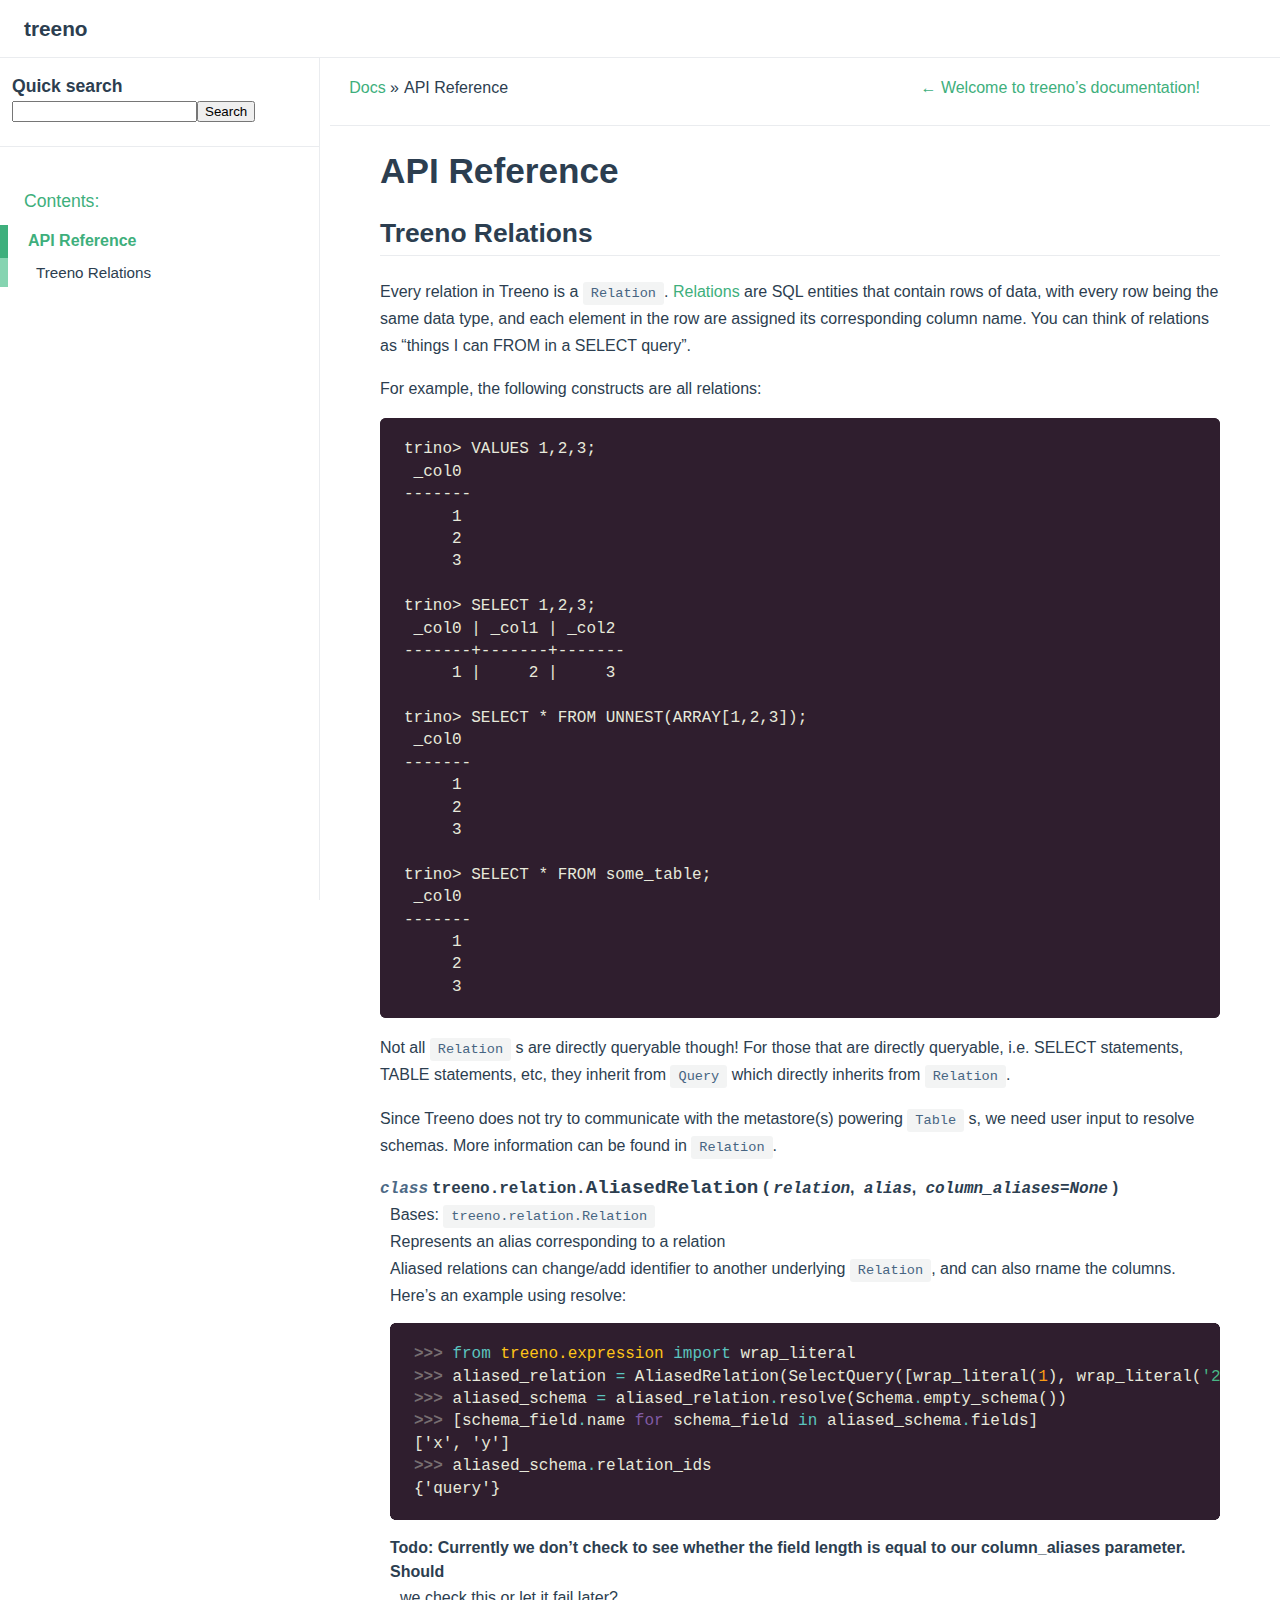
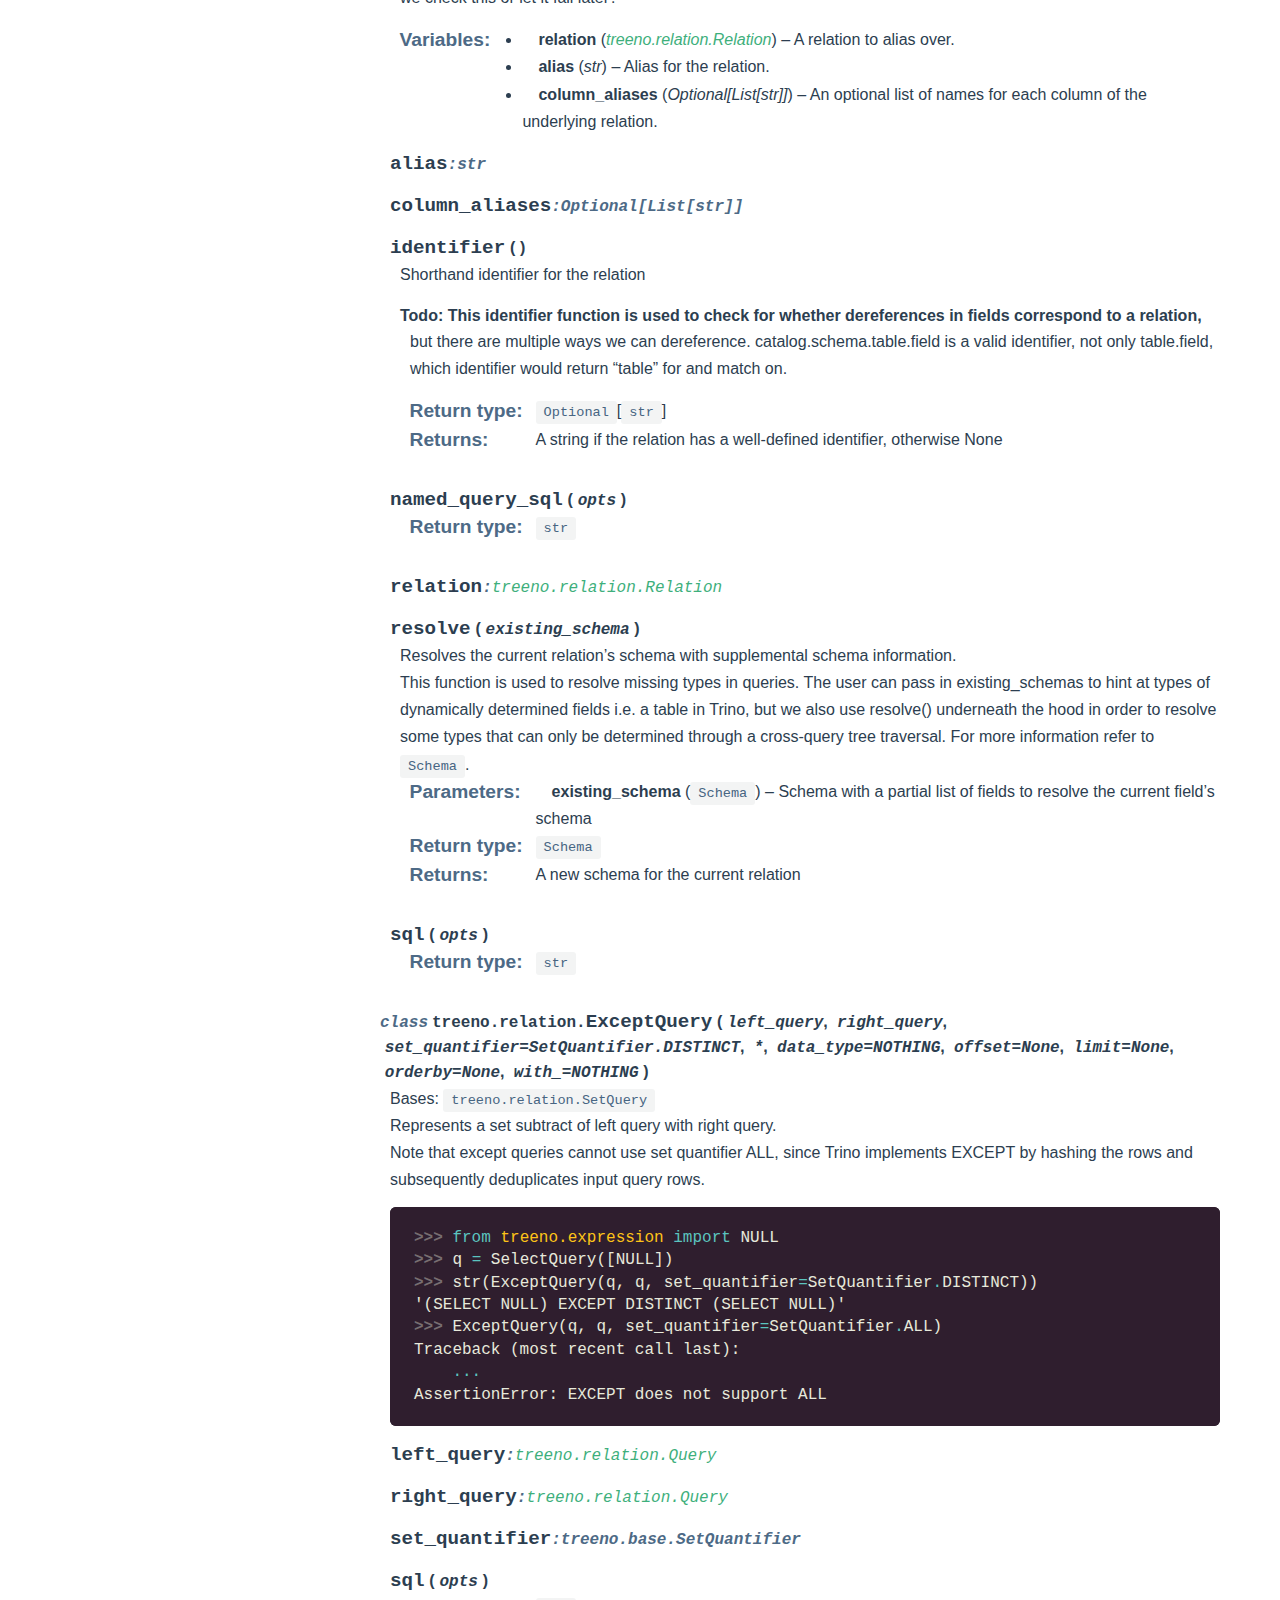
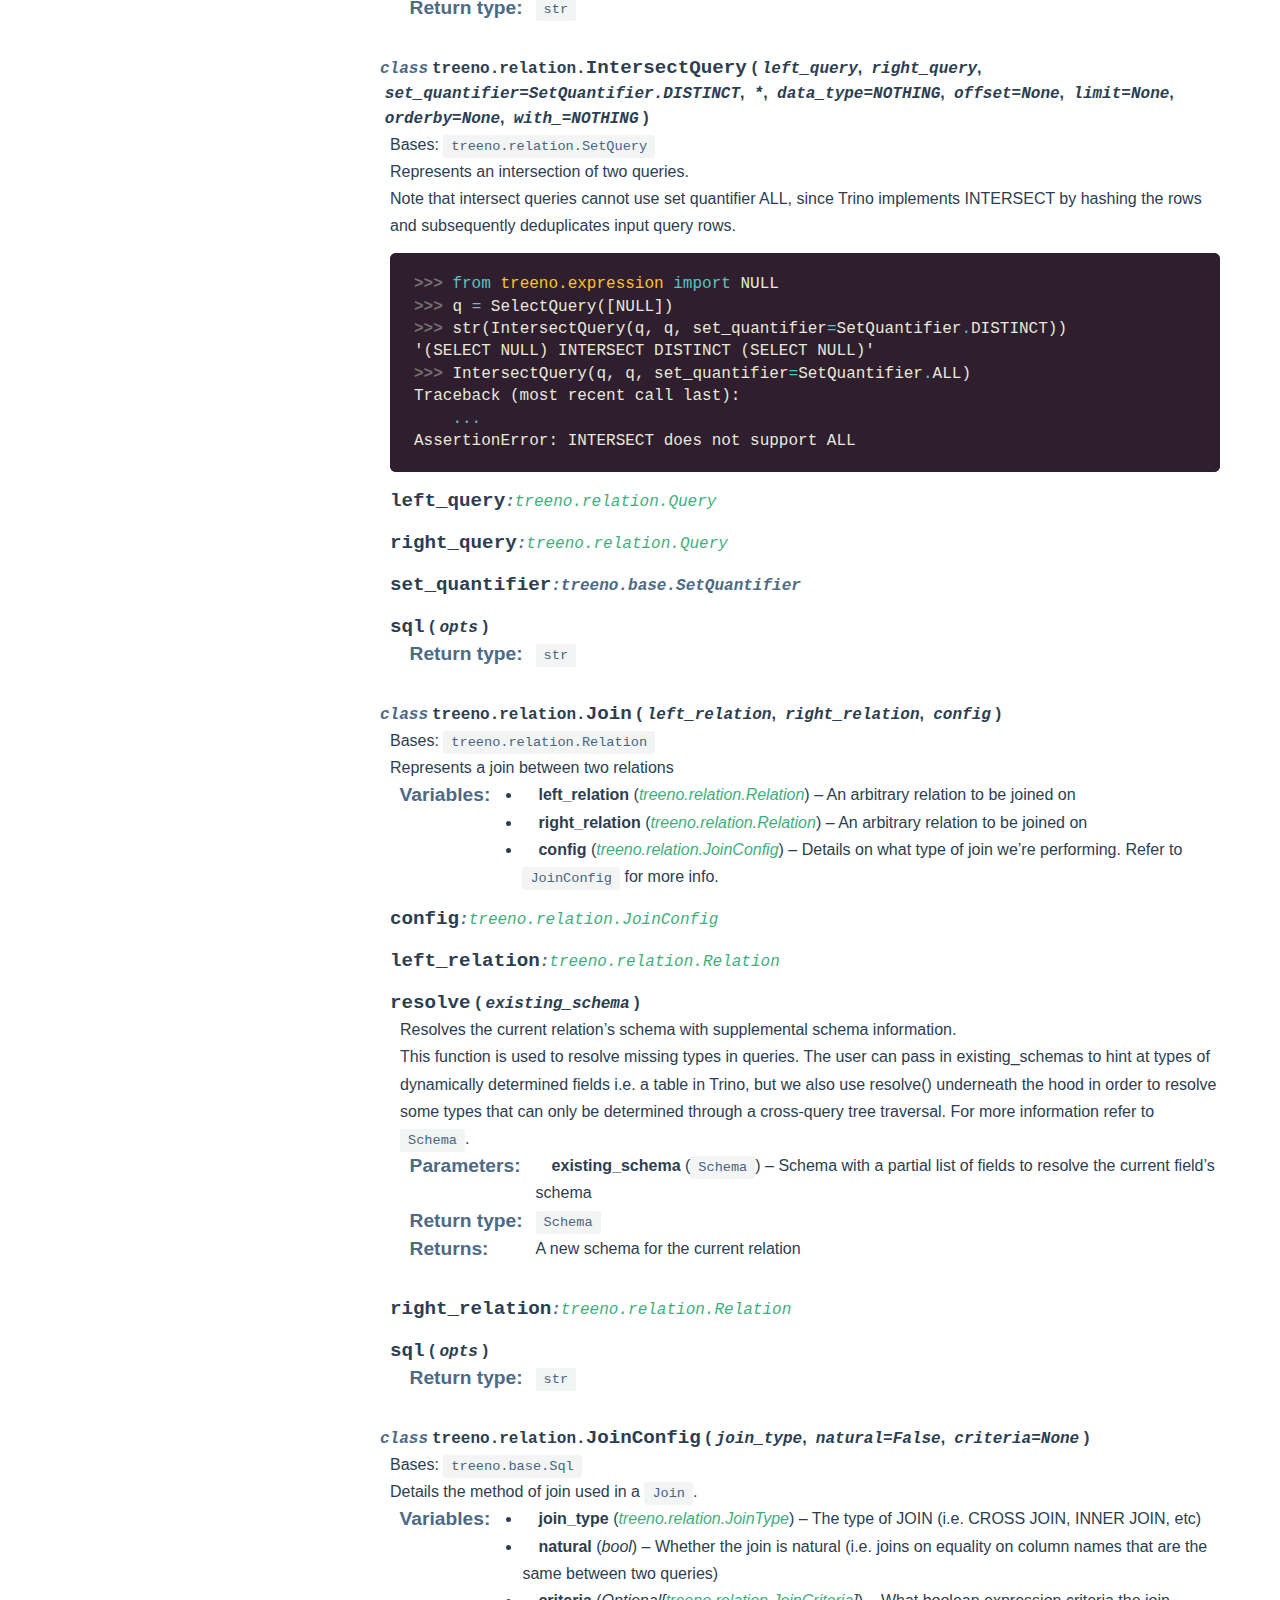
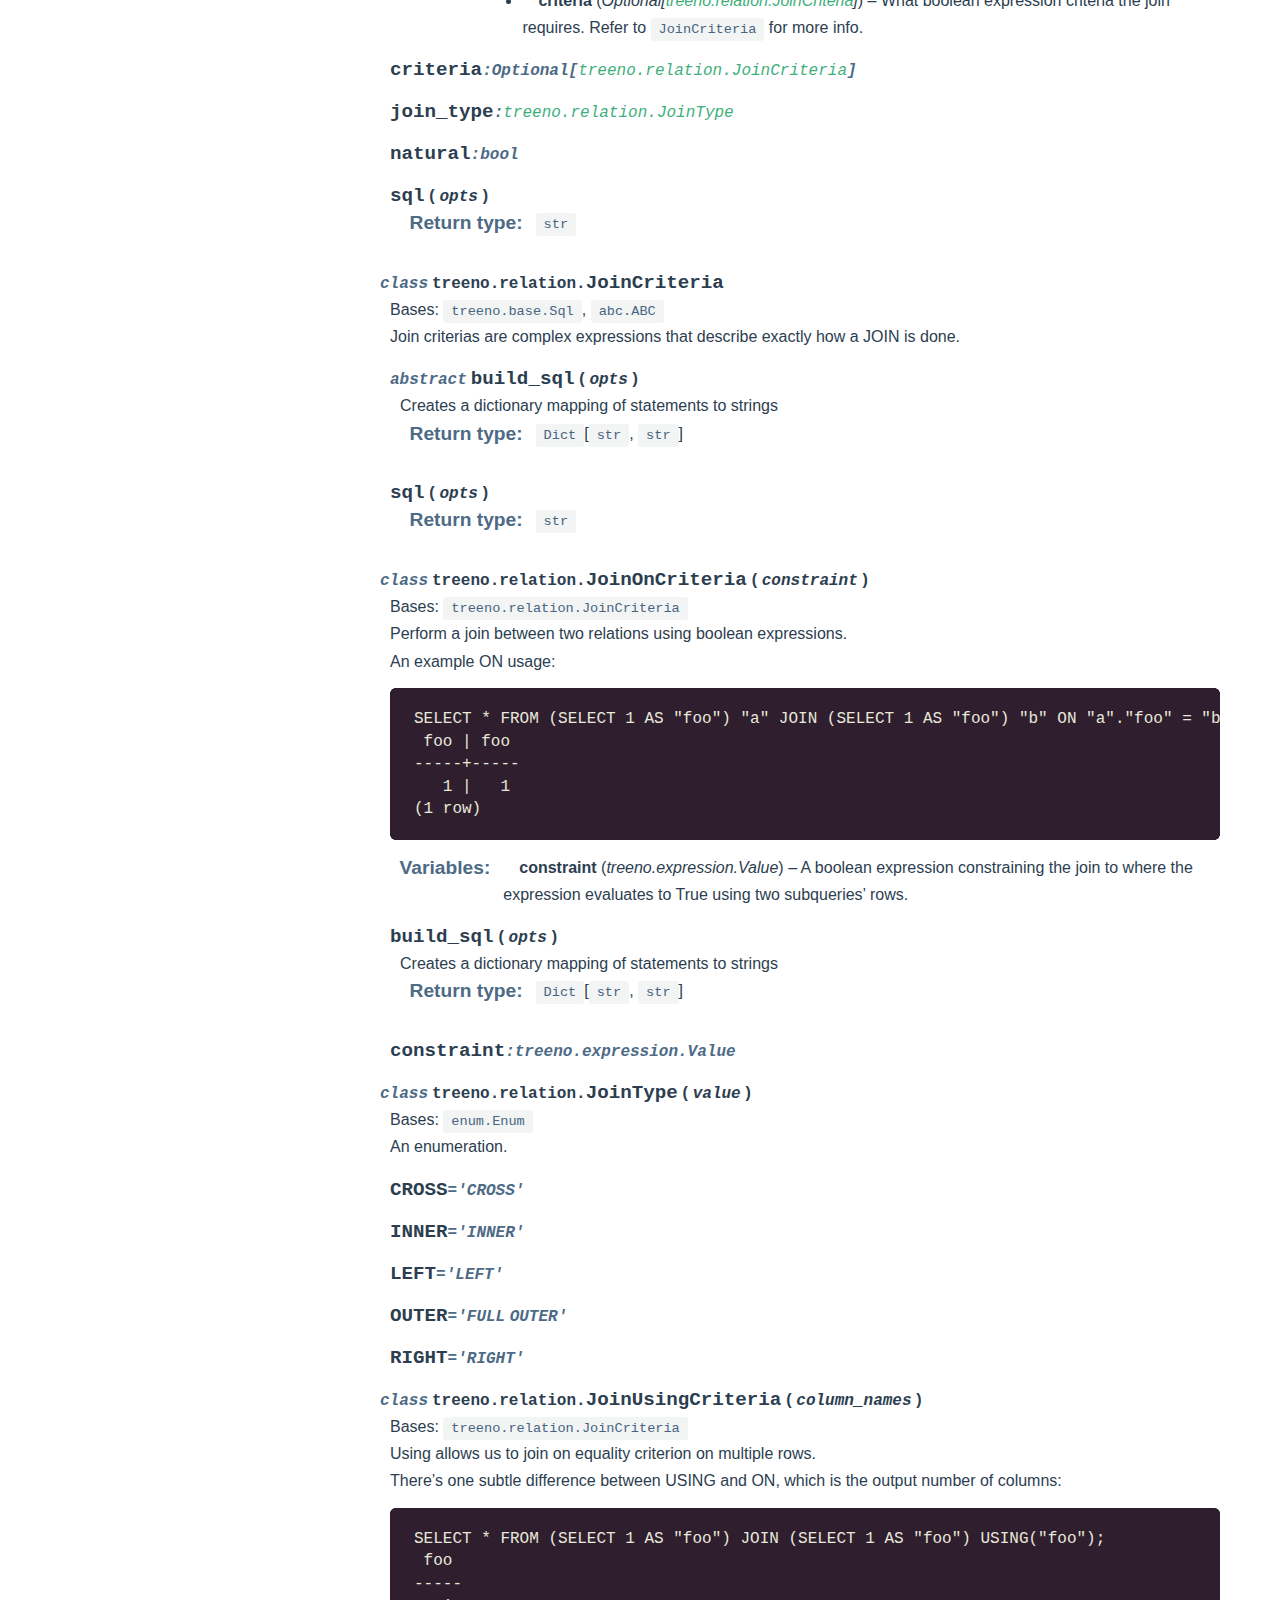
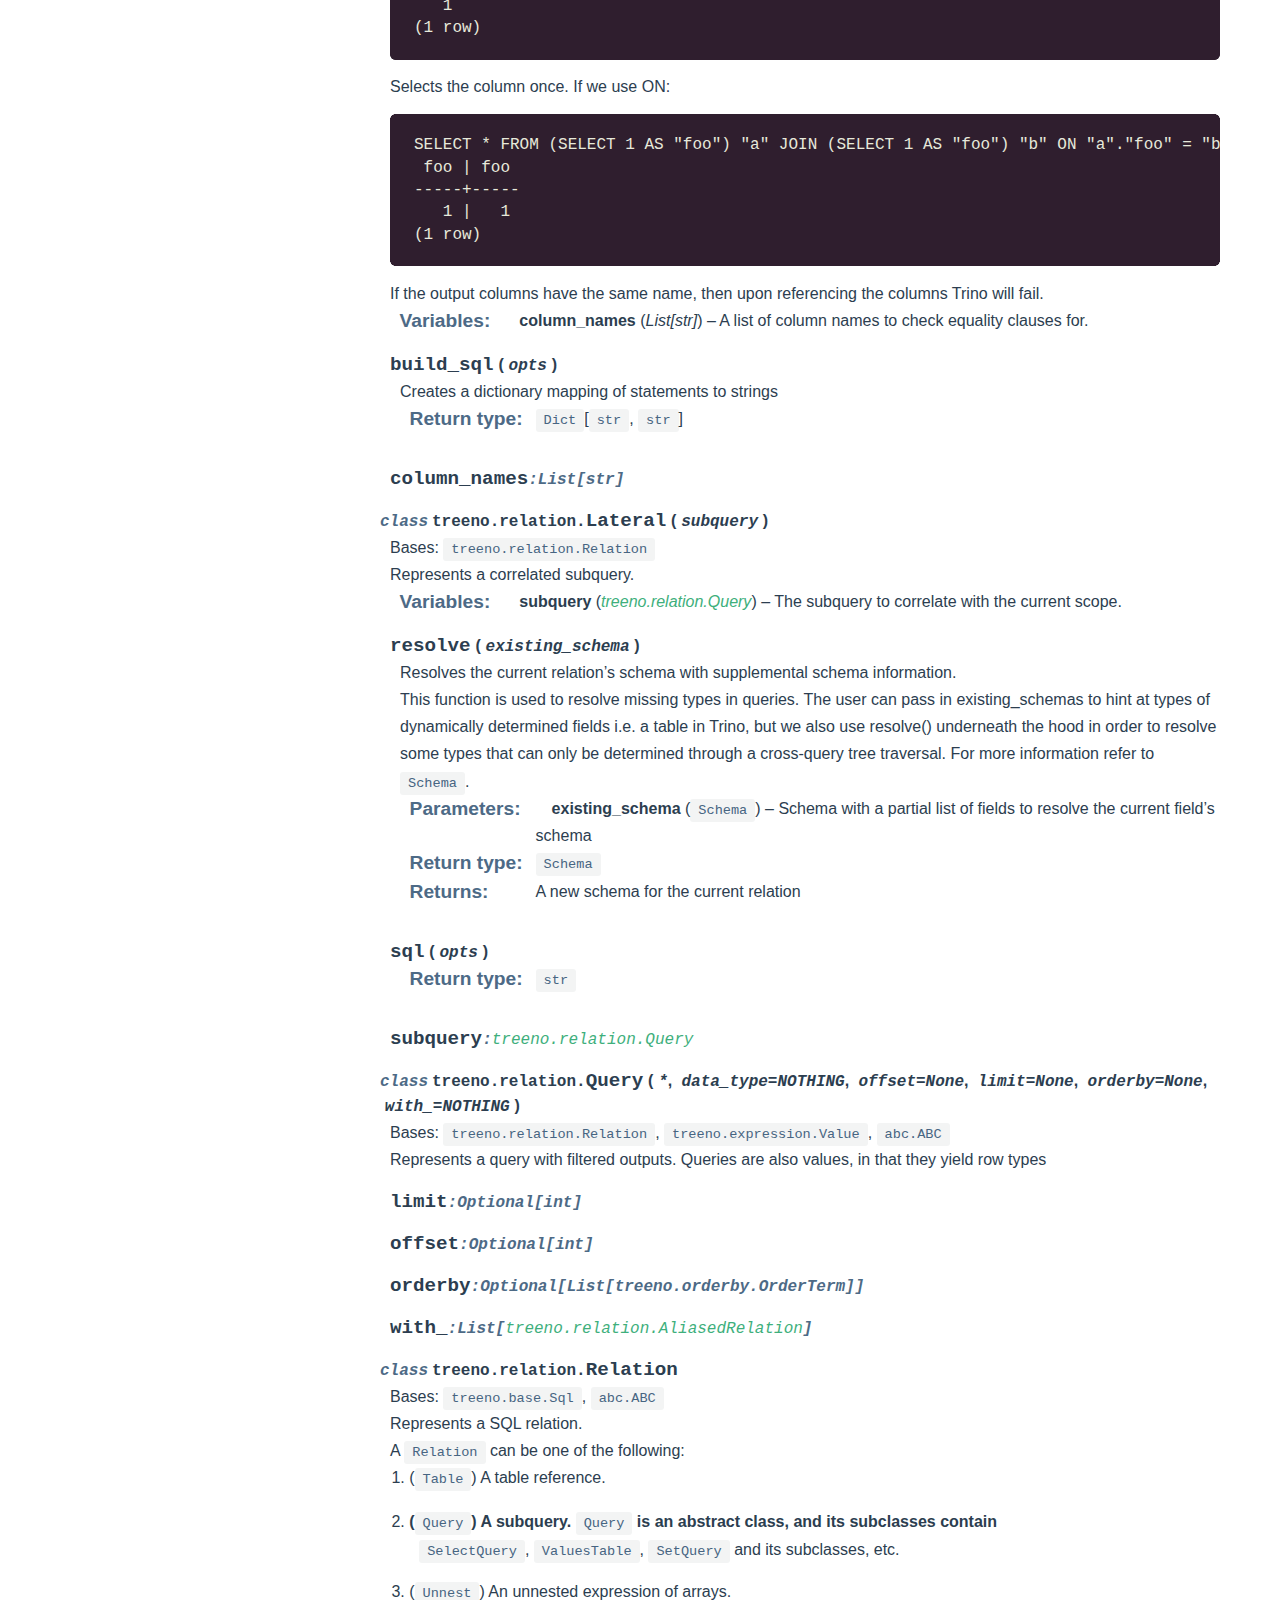
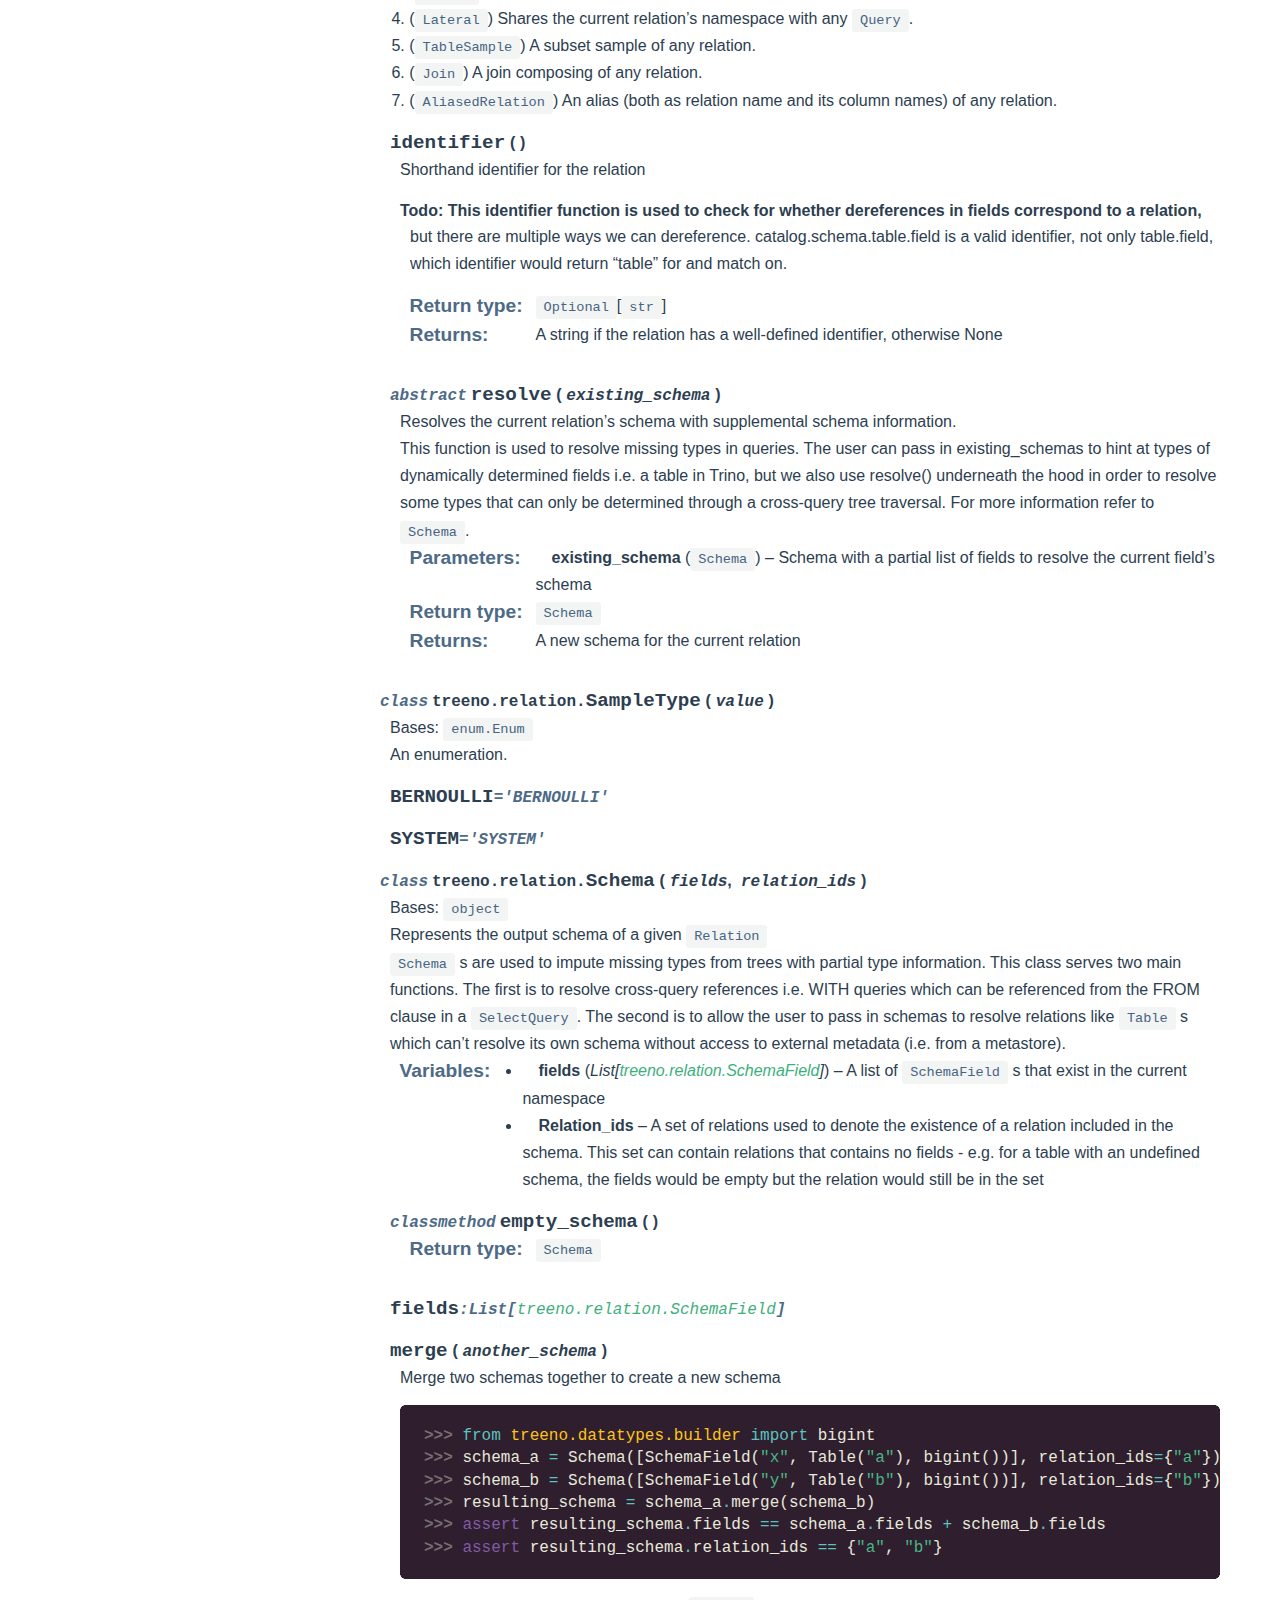
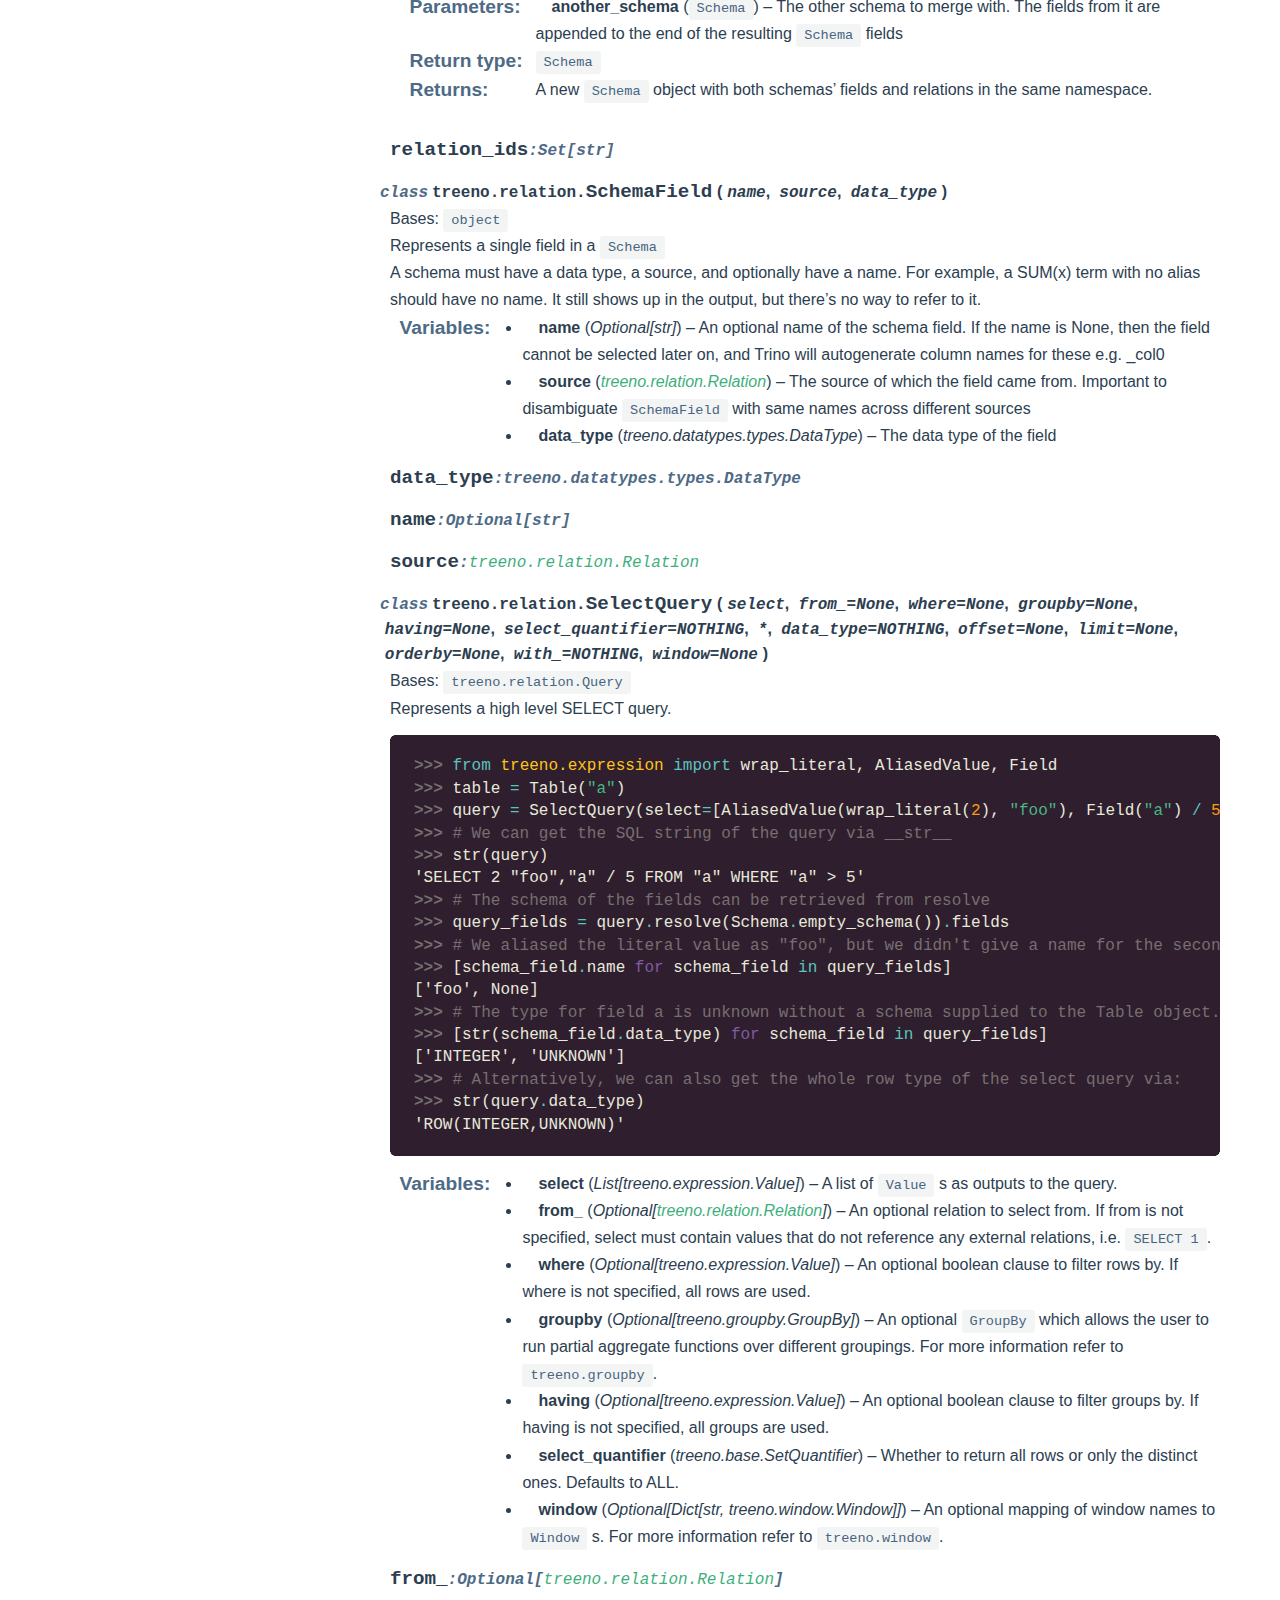
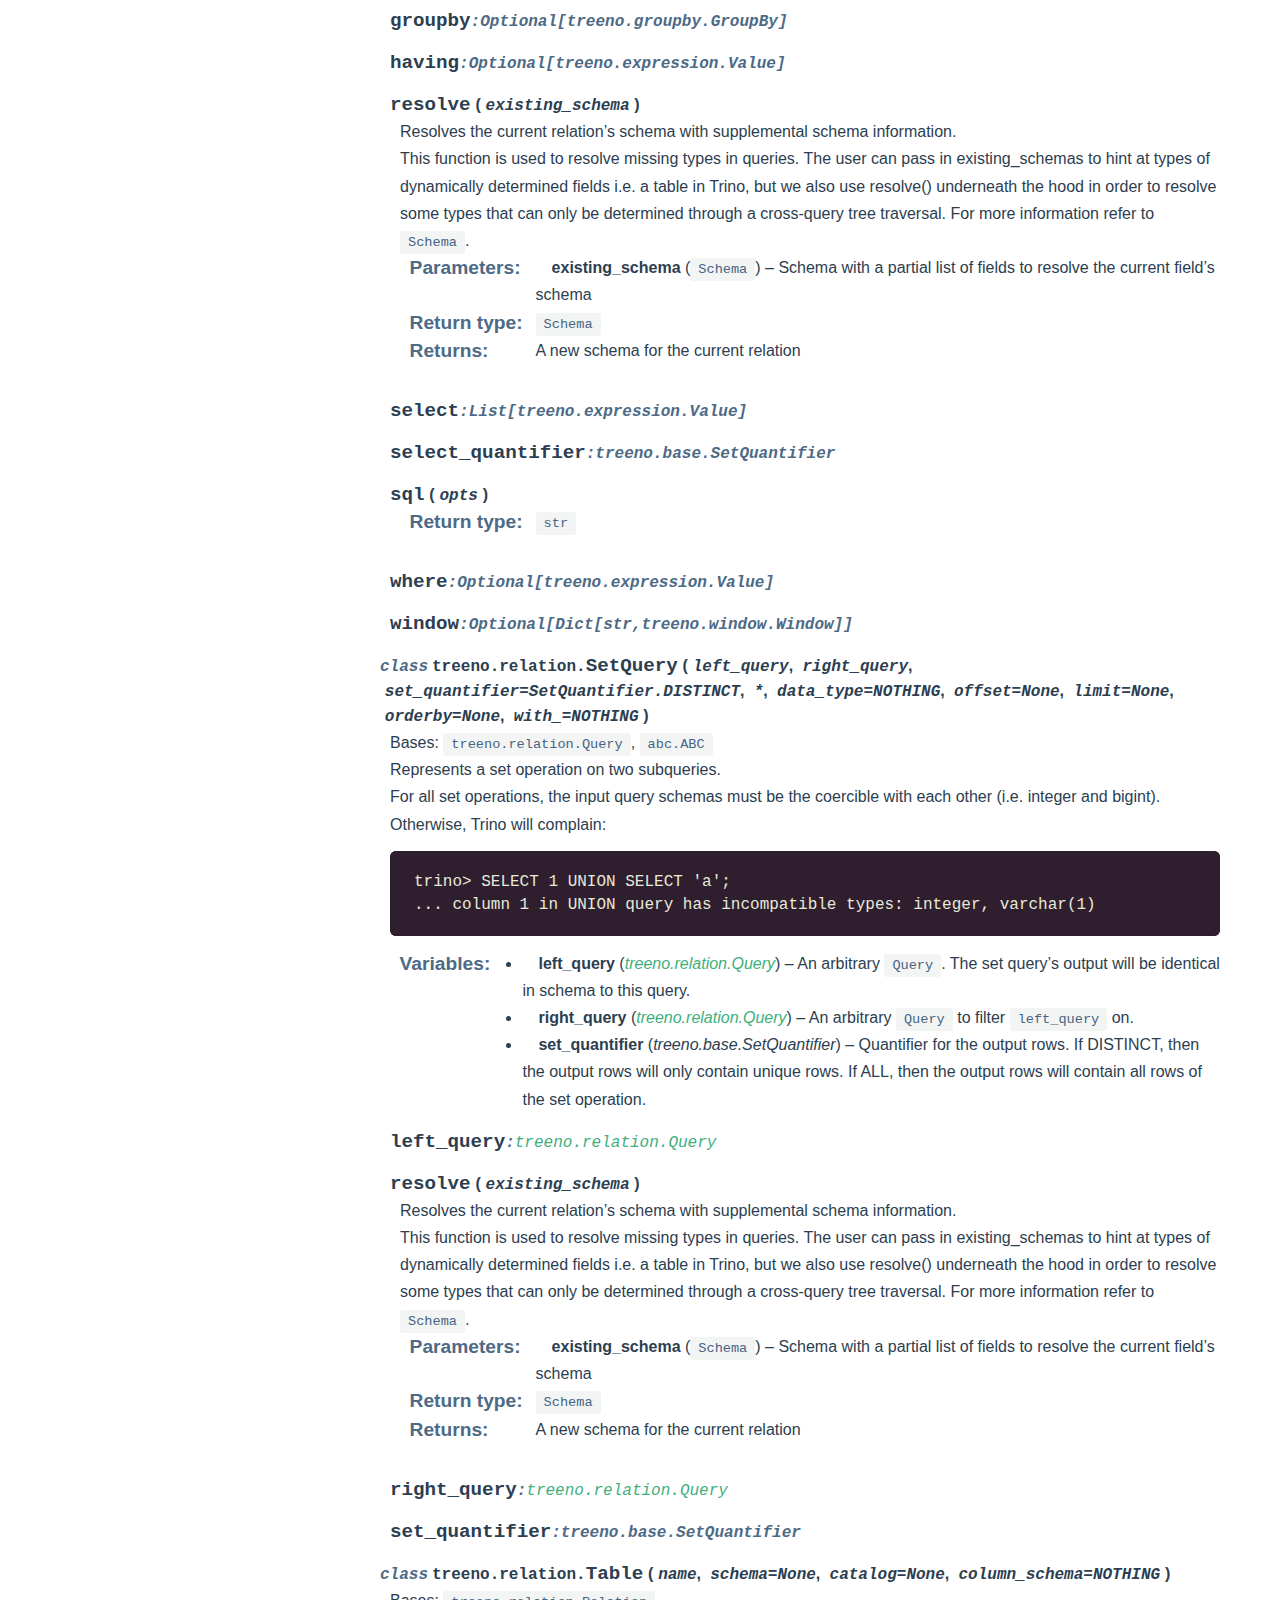
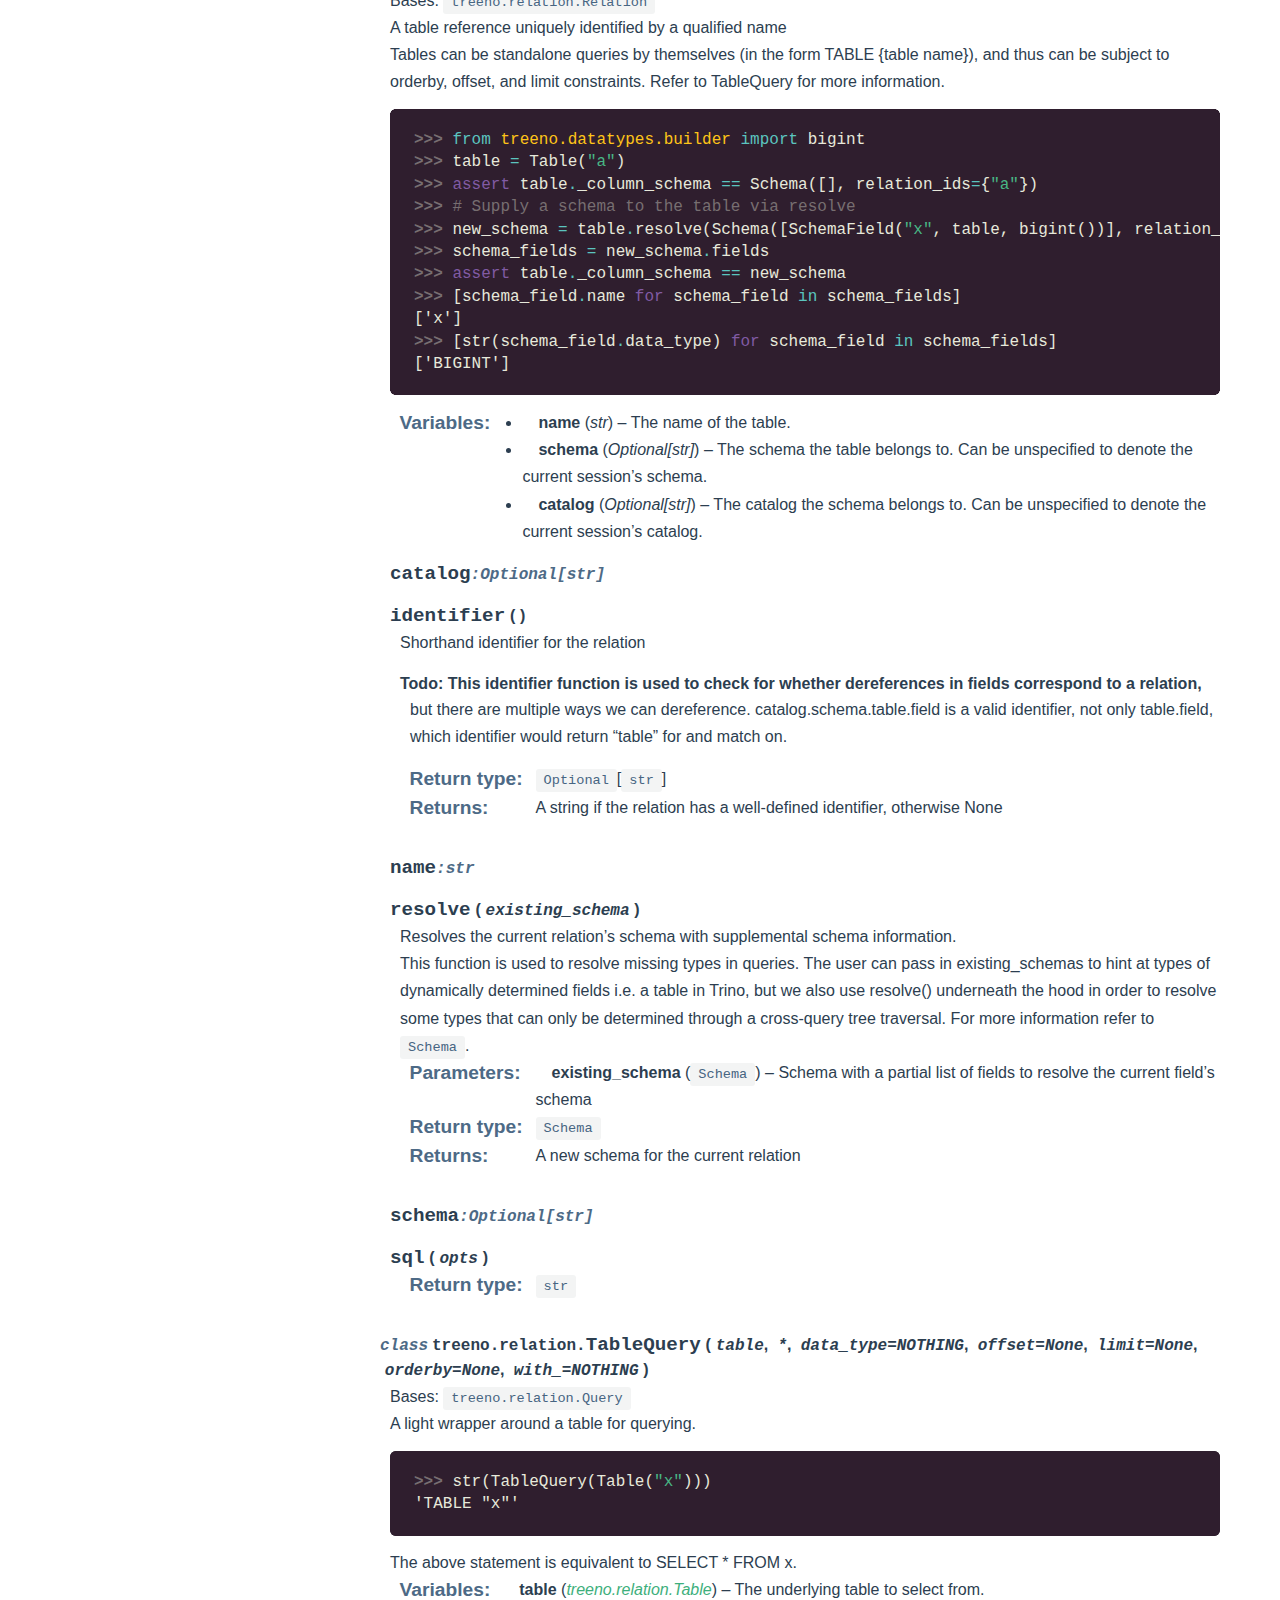
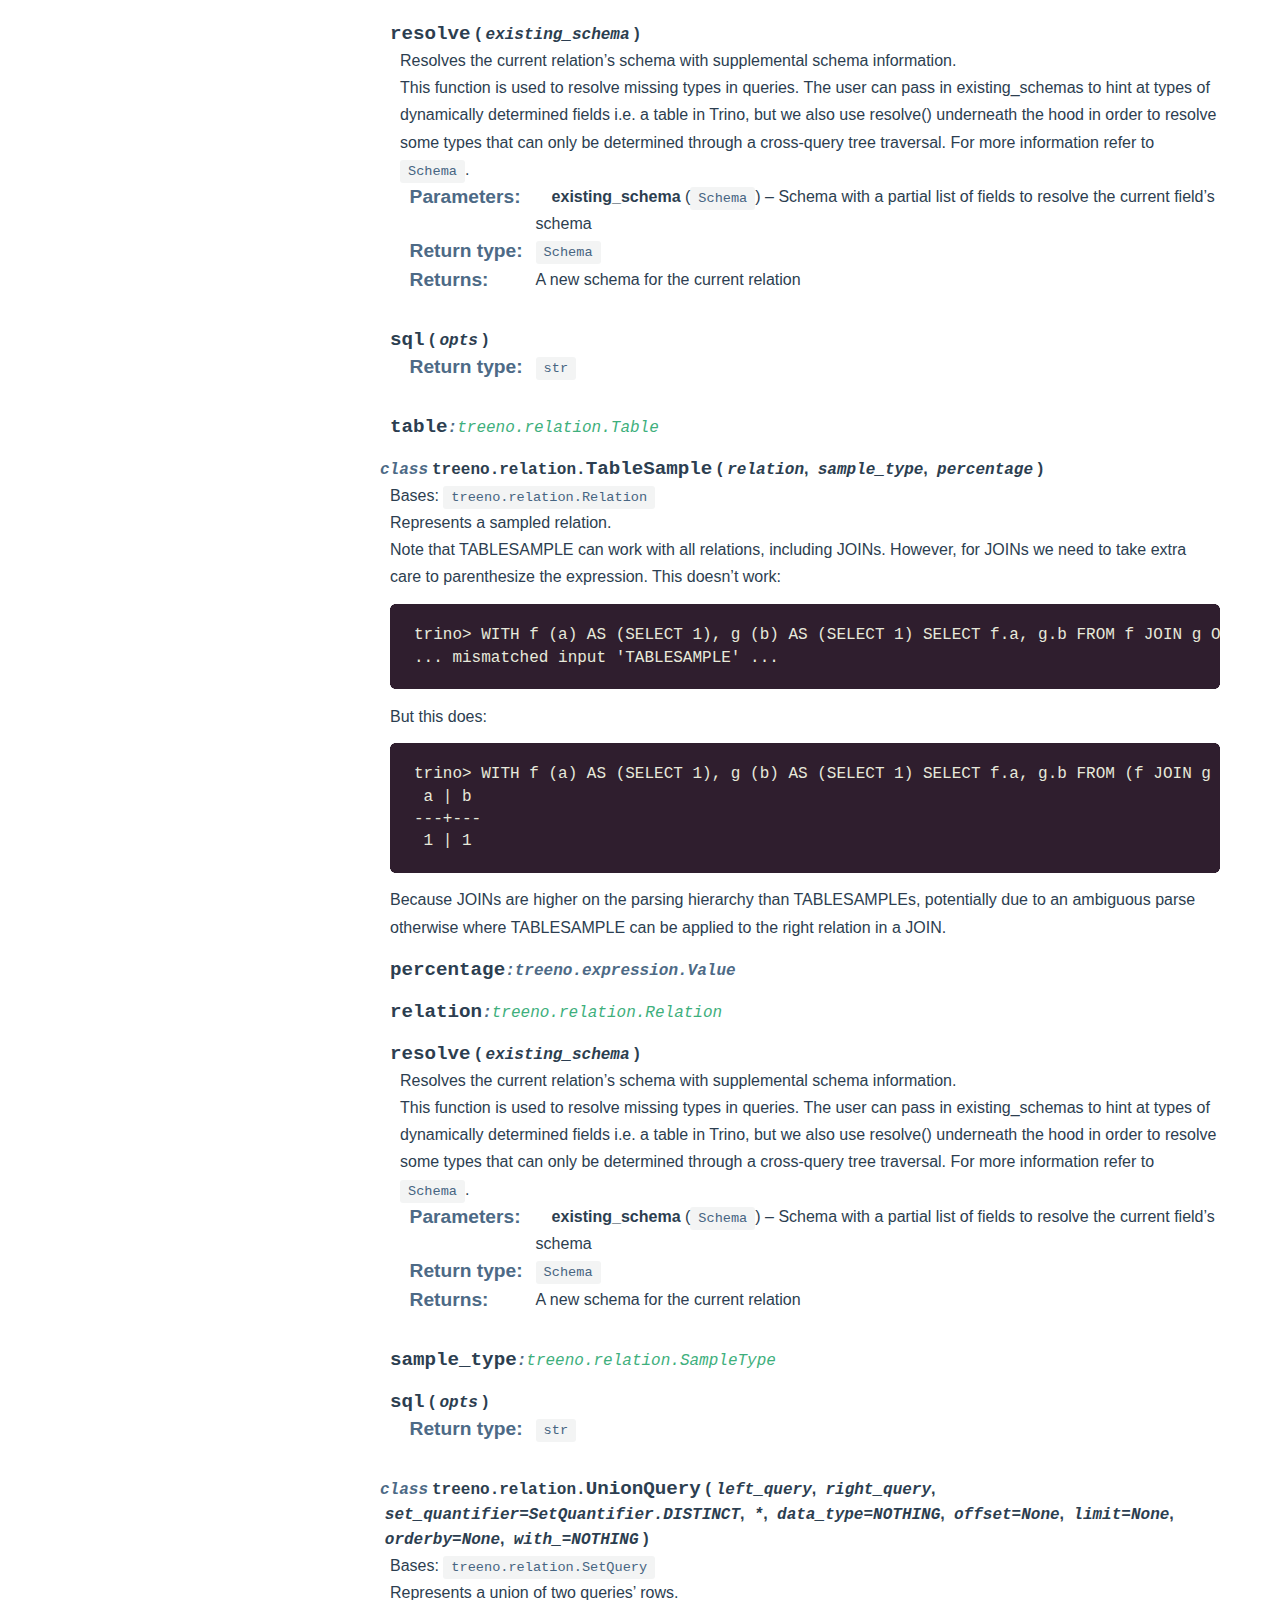
==== commit d7f267b3: "Change theme" ====
--- a/docs/api.html
+++ b/docs/api.html
@@ -1,36 +1,119 @@
-
 <!DOCTYPE html>
-
-<html>
+<html >
   <head>
-    <meta charset="utf-8" />
-    <meta name="viewport" content="width=device-width, initial-scale=1.0" /><meta name="generator" content="Docutils 0.17.1: http://docutils.sourceforge.net/" />
-
-    <title>API Reference &#8212; treeno 0.0.367 documentation</title>
-    <link rel="stylesheet" type="text/css" href="_static/pygments.css" />
-    <link rel="stylesheet" type="text/css" href="_static/alabaster.css" />
-    <script data-url_root="./" id="documentation_options" src="_static/documentation_options.js"></script>
-    <script src="_static/jquery.js"></script>
-    <script src="_static/underscore.js"></script>
-    <script src="_static/doctools.js"></script>
-    <link rel="index" title="Index" href="genindex.html" />
-    <link rel="search" title="Search" href="search.html" />
-    <link rel="prev" title="Welcome to treeno’s documentation!" href="index.html" />
-
-  <link rel="stylesheet" href="_static/custom.css" type="text/css" />
-
-
-  <meta name="viewport" content="width=device-width, initial-scale=0.9, maximum-scale=0.9" />
-
-  </head><body>
-
-
-    <div class="document">
-      <div class="documentwrapper">
-        <div class="bodywrapper">
-
-
-          <div class="body" role="main">
+    <meta charset="utf-8">
+    <meta name="viewport" content="width=device-width,initial-scale=1"><meta name="generator" content="Docutils 0.17.1: http://docutils.sourceforge.net/" />
+
+      <title>API Reference</title>
+
+          <link rel="stylesheet" href="_static/pygments.css" type="text/css" />
+          <link rel="stylesheet" href="_static/theme.css " type="text/css" />
+
+      <!-- sphinx script_files -->
+        <script data-url_root="./" id="documentation_options" src="_static/documentation_options.js"></script>
+        <script src="_static/jquery.js"></script>
+        <script src="_static/underscore.js"></script>
+        <script src="_static/doctools.js"></script>
+
+
+      <!-- bundled in js (rollup iife) -->
+      <!-- <script src="_static/theme-vendors.js"></script> -->
+      <script src="_static/theme.js" defer></script>
+
+  <link rel="index" title="Index" href="genindex.html" />
+  <link rel="search" title="Search" href="search.html" />
+  <link rel="prev" title="Welcome to treeno’s documentation!" href="index.html" />
+  </head>
+
+  <body>
+    <div id="app">
+    <div class="theme-container" :class="pageClasses"><navbar @toggle-sidebar="toggleSidebar">
+  <router-link to="index.html" class="home-link">
+
+      <span class="site-name">treeno</span>
+
+  </router-link>
+
+  <div class="links">
+    <navlinks class="can-hide">
+
+
+
+    </navlinks>
+  </div>
+</navbar>
+
+
+      <div class="sidebar-mask" @click="toggleSidebar(false)">
+      </div>
+        <sidebar @toggle-sidebar="toggleSidebar">
+
+          <navlinks>
+
+
+
+
+
+          </navlinks><div id="searchbox" class="searchbox" role="search">
+  <div class="caption"><span class="caption-text">Quick search</span>
+    <div class="searchformwrapper">
+      <form class="search" action="search.html" method="get">
+        <input type="text" name="q" />
+        <input type="submit" value="Search" />
+        <input type="hidden" name="check_keywords" value="yes" />
+        <input type="hidden" name="area" value="default" />
+      </form>
+    </div>
+  </div>
+</div><div class="sidebar-links" role="navigation" aria-label="main navigation">
+
+    <div class="sidebar-group">
+      <p class="caption">
+        <span class="caption-text"><a href="index.html#welcome-to-treeno-s-documentation">Contents:</a></span>
+      </p>
+      <ul class="current">
+
+          <li class="toctree-l1 current">
+
+              <a href="#" class="reference internal current">API Reference</a>
+
+
+
+              <ul>
+
+                  <li class="toctree-l2"><a href="#module-treeno.relation" class="reference internal">Treeno Relations</a></li>
+
+              </ul>
+
+          </li>
+
+
+      </ul>
+    </div>
+
+</div>
+        </sidebar>
+
+      <page>
+          <div class="body-header" role="navigation" aria-label="navigation">
+
+  <ul class="breadcrumbs">
+    <li><a href="index.html">Docs</a> &raquo;</li>
+
+    <li>API Reference</li>
+  </ul>
+
+
+  <ul class="page-nav">
+  <li class="prev">
+    <a href="index.html"
+       title="previous chapter">← Welcome to treeno’s documentation!</a>
+  </li>
+</ul>
+
+</div>
+<hr>
+          <div class="content" role="main" v-pre>
 
   <section id="api-reference">
 <h1>API Reference<a class="headerlink" href="#api-reference" title="Permalink to this headline">¶</a></h1>
@@ -87,6 +170,10 @@
 <span class="go">{&#39;query&#39;}</span>
 </pre></div>
 </div>
+<dl class="simple">
+<dt>Todo: Currently we don’t check to see whether the field length is equal to our column_aliases parameter. Should</dt><dd><p>we check this or let it fail later?</p>
+</dd>
+</dl>
 <dl class="field-list simple">
 <dt class="field-odd">Variables</dt>
 <dd class="field-odd"><ul class="simple">
@@ -110,6 +197,11 @@
 <dt class="sig sig-object py" id="treeno.relation.AliasedRelation.identifier">
 <span class="sig-name descname"><span class="pre">identifier</span></span><span class="sig-paren">(</span><span class="sig-paren">)</span><a class="headerlink" href="#treeno.relation.AliasedRelation.identifier" title="Permalink to this definition">¶</a></dt>
 <dd><p>Shorthand identifier for the relation</p>
+<dl class="simple">
+<dt>Todo: This identifier function is used to check for whether dereferences in fields correspond to a relation,</dt><dd><p>but there are multiple ways we can dereference. catalog.schema.table.field is a valid identifier, not only
+table.field, which identifier would return “table” for and match on.</p>
+</dd>
+</dl>
 <dl class="field-list simple">
 <dt class="field-odd">Return type</dt>
 <dd class="field-odd"><p><code class="xref py py-data docutils literal notranslate"><span class="pre">Optional</span></code>[<code class="xref py py-class docutils literal notranslate"><span class="pre">str</span></code>]</p>
@@ -599,6 +691,11 @@
 <dt class="sig sig-object py" id="treeno.relation.Relation.identifier">
 <span class="sig-name descname"><span class="pre">identifier</span></span><span class="sig-paren">(</span><span class="sig-paren">)</span><a class="headerlink" href="#treeno.relation.Relation.identifier" title="Permalink to this definition">¶</a></dt>
 <dd><p>Shorthand identifier for the relation</p>
+<dl class="simple">
+<dt>Todo: This identifier function is used to check for whether dereferences in fields correspond to a relation,</dt><dd><p>but there are multiple ways we can dereference. catalog.schema.table.field is a valid identifier, not only
+table.field, which identifier would return “table” for and match on.</p>
+</dd>
+</dl>
 <dl class="field-list simple">
 <dt class="field-odd">Return type</dt>
 <dd class="field-odd"><p><code class="xref py py-data docutils literal notranslate"><span class="pre">Optional</span></code>[<code class="xref py py-class docutils literal notranslate"><span class="pre">str</span></code>]</p>
@@ -956,6 +1053,11 @@
 <dt class="sig sig-object py" id="treeno.relation.Table.identifier">
 <span class="sig-name descname"><span class="pre">identifier</span></span><span class="sig-paren">(</span><span class="sig-paren">)</span><a class="headerlink" href="#treeno.relation.Table.identifier" title="Permalink to this definition">¶</a></dt>
 <dd><p>Shorthand identifier for the relation</p>
+<dl class="simple">
+<dt>Todo: This identifier function is used to check for whether dereferences in fields correspond to a relation,</dt><dd><p>but there are multiple ways we can dereference. catalog.schema.table.field is a valid identifier, not only
+table.field, which identifier would return “table” for and match on.</p>
+</dd>
+</dl>
 <dl class="field-list simple">
 <dt class="field-odd">Return type</dt>
 <dd class="field-odd"><p><code class="xref py py-data docutils literal notranslate"><span class="pre">Optional</span></code>[<code class="xref py py-class docutils literal notranslate"><span class="pre">str</span></code>]</p>
@@ -1372,72 +1474,21 @@
 
 
           </div>
-
-        </div>
-      </div>
-      <div class="sphinxsidebar" role="navigation" aria-label="main navigation">
-        <div class="sphinxsidebarwrapper">
-<h1 class="logo"><a href="index.html">treeno</a></h1>
-
-
-
-
-
-
-
-
-<h3>Navigation</h3>
-<p class="caption" role="heading"><span class="caption-text">Contents:</span></p>
-<ul class="current">
-<li class="toctree-l1 current"><a class="current reference internal" href="#">API Reference</a><ul>
-<li class="toctree-l2"><a class="reference internal" href="#module-treeno.relation">Treeno Relations</a></li>
-</ul>
-</li>
-</ul>
-
-<div class="relations">
-<h3>Related Topics</h3>
-<ul>
-  <li><a href="index.html">Documentation overview</a><ul>
-      <li>Previous: <a href="index.html" title="previous chapter">Welcome to treeno’s documentation!</a></li>
-  </ul></li>
-</ul>
-</div>
-<div id="searchbox" style="display: none" role="search">
-  <h3 id="searchlabel">Quick search</h3>
-    <div class="searchformwrapper">
-    <form class="search" action="search.html" method="get">
-      <input type="text" name="q" aria-labelledby="searchlabel" autocomplete="off" autocorrect="off" autocapitalize="off" spellcheck="false"/>
-      <input type="submit" value="Go" />
-    </form>
-    </div>
-</div>
-<script>$('#searchbox').show(0);</script>
-
-
-
-
-
-
-
-
-        </div>
-      </div>
-      <div class="clearer"></div>
-    </div>
-    <div class="footer">
-      &copy;2021, Ray Zhang.
-
-      |
-      Powered by <a href="http://sphinx-doc.org/">Sphinx 4.3.2</a>
-      &amp; <a href="https://github.com/bitprophet/alabaster">Alabaster 0.7.12</a>
-
-      |
-      <a href="_sources/api.rst.txt"
-          rel="nofollow">Page source</a>
-    </div>
-
-
+          <div class="page-nav">
+            <div class="inner"><ul class="page-nav">
+  <li class="prev">
+    <a href="index.html"
+       title="previous chapter">← Welcome to treeno’s documentation!</a>
+  </li>
+</ul><div class="footer" role="contentinfo">
+      &#169; Copyright 2021, Ray Zhang.
+    <br>
+    Created using <a href="http://sphinx-doc.org/">Sphinx</a> 4.3.2 with <a href="https://github.com/schettino72/sphinx_press_theme">Press Theme</a> 0.8.0.
+</div>
+            </div>
+          </div>
+      </page>
+    </div></div>
 
 
   </body>
--- a/docs/_static/pygments.css
+++ b/docs/_static/pygments.css
@@ -3,80 +3,75 @@
 span.linenos { color: inherit; background-color: transparent; padding-left: 5px; padding-right: 5px; }
 td.linenos .special { color: #000000; background-color: #ffffc0; padding-left: 5px; padding-right: 5px; }
 span.linenos.special { color: #000000; background-color: #ffffc0; padding-left: 5px; padding-right: 5px; }
-.highlight .hll { background-color: #ffffcc }
-.highlight { background: #f8f8f8; }
-.highlight .c { color: #8f5902; font-style: italic } /* Comment */
-.highlight .err { color: #a40000; border: 1px solid #ef2929 } /* Error */
-.highlight .g { color: #000000 } /* Generic */
-.highlight .k { color: #004461; font-weight: bold } /* Keyword */
-.highlight .l { color: #000000 } /* Literal */
-.highlight .n { color: #000000 } /* Name */
-.highlight .o { color: #582800 } /* Operator */
-.highlight .x { color: #000000 } /* Other */
-.highlight .p { color: #000000; font-weight: bold } /* Punctuation */
-.highlight .ch { color: #8f5902; font-style: italic } /* Comment.Hashbang */
-.highlight .cm { color: #8f5902; font-style: italic } /* Comment.Multiline */
-.highlight .cp { color: #8f5902 } /* Comment.Preproc */
-.highlight .cpf { color: #8f5902; font-style: italic } /* Comment.PreprocFile */
-.highlight .c1 { color: #8f5902; font-style: italic } /* Comment.Single */
-.highlight .cs { color: #8f5902; font-style: italic } /* Comment.Special */
-.highlight .gd { color: #a40000 } /* Generic.Deleted */
-.highlight .ge { color: #000000; font-style: italic } /* Generic.Emph */
-.highlight .gr { color: #ef2929 } /* Generic.Error */
-.highlight .gh { color: #000080; font-weight: bold } /* Generic.Heading */
-.highlight .gi { color: #00A000 } /* Generic.Inserted */
-.highlight .go { color: #888888 } /* Generic.Output */
-.highlight .gp { color: #745334 } /* Generic.Prompt */
-.highlight .gs { color: #000000; font-weight: bold } /* Generic.Strong */
-.highlight .gu { color: #800080; font-weight: bold } /* Generic.Subheading */
-.highlight .gt { color: #a40000; font-weight: bold } /* Generic.Traceback */
-.highlight .kc { color: #004461; font-weight: bold } /* Keyword.Constant */
-.highlight .kd { color: #004461; font-weight: bold } /* Keyword.Declaration */
-.highlight .kn { color: #004461; font-weight: bold } /* Keyword.Namespace */
-.highlight .kp { color: #004461; font-weight: bold } /* Keyword.Pseudo */
-.highlight .kr { color: #004461; font-weight: bold } /* Keyword.Reserved */
-.highlight .kt { color: #004461; font-weight: bold } /* Keyword.Type */
-.highlight .ld { color: #000000 } /* Literal.Date */
-.highlight .m { color: #990000 } /* Literal.Number */
-.highlight .s { color: #4e9a06 } /* Literal.String */
-.highlight .na { color: #c4a000 } /* Name.Attribute */
-.highlight .nb { color: #004461 } /* Name.Builtin */
-.highlight .nc { color: #000000 } /* Name.Class */
-.highlight .no { color: #000000 } /* Name.Constant */
-.highlight .nd { color: #888888 } /* Name.Decorator */
-.highlight .ni { color: #ce5c00 } /* Name.Entity */
-.highlight .ne { color: #cc0000; font-weight: bold } /* Name.Exception */
-.highlight .nf { color: #000000 } /* Name.Function */
-.highlight .nl { color: #f57900 } /* Name.Label */
-.highlight .nn { color: #000000 } /* Name.Namespace */
-.highlight .nx { color: #000000 } /* Name.Other */
-.highlight .py { color: #000000 } /* Name.Property */
-.highlight .nt { color: #004461; font-weight: bold } /* Name.Tag */
-.highlight .nv { color: #000000 } /* Name.Variable */
-.highlight .ow { color: #004461; font-weight: bold } /* Operator.Word */
-.highlight .w { color: #f8f8f8; text-decoration: underline } /* Text.Whitespace */
-.highlight .mb { color: #990000 } /* Literal.Number.Bin */
-.highlight .mf { color: #990000 } /* Literal.Number.Float */
-.highlight .mh { color: #990000 } /* Literal.Number.Hex */
-.highlight .mi { color: #990000 } /* Literal.Number.Integer */
-.highlight .mo { color: #990000 } /* Literal.Number.Oct */
-.highlight .sa { color: #4e9a06 } /* Literal.String.Affix */
-.highlight .sb { color: #4e9a06 } /* Literal.String.Backtick */
-.highlight .sc { color: #4e9a06 } /* Literal.String.Char */
-.highlight .dl { color: #4e9a06 } /* Literal.String.Delimiter */
-.highlight .sd { color: #8f5902; font-style: italic } /* Literal.String.Doc */
-.highlight .s2 { color: #4e9a06 } /* Literal.String.Double */
-.highlight .se { color: #4e9a06 } /* Literal.String.Escape */
-.highlight .sh { color: #4e9a06 } /* Literal.String.Heredoc */
-.highlight .si { color: #4e9a06 } /* Literal.String.Interpol */
-.highlight .sx { color: #4e9a06 } /* Literal.String.Other */
-.highlight .sr { color: #4e9a06 } /* Literal.String.Regex */
-.highlight .s1 { color: #4e9a06 } /* Literal.String.Single */
-.highlight .ss { color: #4e9a06 } /* Literal.String.Symbol */
-.highlight .bp { color: #3465a4 } /* Name.Builtin.Pseudo */
-.highlight .fm { color: #000000 } /* Name.Function.Magic */
-.highlight .vc { color: #000000 } /* Name.Variable.Class */
-.highlight .vg { color: #000000 } /* Name.Variable.Global */
-.highlight .vi { color: #000000 } /* Name.Variable.Instance */
-.highlight .vm { color: #000000 } /* Name.Variable.Magic */
-.highlight .il { color: #990000 } /* Literal.Number.Integer.Long */
+.highlight .hll { background-color: #4f424c }
+.highlight { background: #2f1e2e; color: #e7e9db }
+.highlight .c { color: #776e71 } /* Comment */
+.highlight .err { color: #ef6155 } /* Error */
+.highlight .k { color: #815ba4 } /* Keyword */
+.highlight .l { color: #f99b15 } /* Literal */
+.highlight .n { color: #e7e9db } /* Name */
+.highlight .o { color: #5bc4bf } /* Operator */
+.highlight .p { color: #e7e9db } /* Punctuation */
+.highlight .ch { color: #776e71 } /* Comment.Hashbang */
+.highlight .cm { color: #776e71 } /* Comment.Multiline */
+.highlight .cp { color: #776e71 } /* Comment.Preproc */
+.highlight .cpf { color: #776e71 } /* Comment.PreprocFile */
+.highlight .c1 { color: #776e71 } /* Comment.Single */
+.highlight .cs { color: #776e71 } /* Comment.Special */
+.highlight .gd { color: #ef6155 } /* Generic.Deleted */
+.highlight .ge { font-style: italic } /* Generic.Emph */
+.highlight .gh { color: #e7e9db; font-weight: bold } /* Generic.Heading */
+.highlight .gi { color: #48b685 } /* Generic.Inserted */
+.highlight .gp { color: #776e71; font-weight: bold } /* Generic.Prompt */
+.highlight .gs { font-weight: bold } /* Generic.Strong */
+.highlight .gu { color: #5bc4bf; font-weight: bold } /* Generic.Subheading */
+.highlight .kc { color: #815ba4 } /* Keyword.Constant */
+.highlight .kd { color: #815ba4 } /* Keyword.Declaration */
+.highlight .kn { color: #5bc4bf } /* Keyword.Namespace */
+.highlight .kp { color: #815ba4 } /* Keyword.Pseudo */
+.highlight .kr { color: #815ba4 } /* Keyword.Reserved */
+.highlight .kt { color: #fec418 } /* Keyword.Type */
+.highlight .ld { color: #48b685 } /* Literal.Date */
+.highlight .m { color: #f99b15 } /* Literal.Number */
+.highlight .s { color: #48b685 } /* Literal.String */
+.highlight .na { color: #06b6ef } /* Name.Attribute */
+.highlight .nb { color: #e7e9db } /* Name.Builtin */
+.highlight .nc { color: #fec418 } /* Name.Class */
+.highlight .no { color: #ef6155 } /* Name.Constant */
+.highlight .nd { color: #5bc4bf } /* Name.Decorator */
+.highlight .ni { color: #e7e9db } /* Name.Entity */
+.highlight .ne { color: #ef6155 } /* Name.Exception */
+.highlight .nf { color: #06b6ef } /* Name.Function */
+.highlight .nl { color: #e7e9db } /* Name.Label */
+.highlight .nn { color: #fec418 } /* Name.Namespace */
+.highlight .nx { color: #06b6ef } /* Name.Other */
+.highlight .py { color: #e7e9db } /* Name.Property */
+.highlight .nt { color: #5bc4bf } /* Name.Tag */
+.highlight .nv { color: #ef6155 } /* Name.Variable */
+.highlight .ow { color: #5bc4bf } /* Operator.Word */
+.highlight .w { color: #e7e9db } /* Text.Whitespace */
+.highlight .mb { color: #f99b15 } /* Literal.Number.Bin */
+.highlight .mf { color: #f99b15 } /* Literal.Number.Float */
+.highlight .mh { color: #f99b15 } /* Literal.Number.Hex */
+.highlight .mi { color: #f99b15 } /* Literal.Number.Integer */
+.highlight .mo { color: #f99b15 } /* Literal.Number.Oct */
+.highlight .sa { color: #48b685 } /* Literal.String.Affix */
+.highlight .sb { color: #48b685 } /* Literal.String.Backtick */
+.highlight .sc { color: #e7e9db } /* Literal.String.Char */
+.highlight .dl { color: #48b685 } /* Literal.String.Delimiter */
+.highlight .sd { color: #776e71 } /* Literal.String.Doc */
+.highlight .s2 { color: #48b685 } /* Literal.String.Double */
+.highlight .se { color: #f99b15 } /* Literal.String.Escape */
+.highlight .sh { color: #48b685 } /* Literal.String.Heredoc */
+.highlight .si { color: #f99b15 } /* Literal.String.Interpol */
+.highlight .sx { color: #48b685 } /* Literal.String.Other */
+.highlight .sr { color: #48b685 } /* Literal.String.Regex */
+.highlight .s1 { color: #48b685 } /* Literal.String.Single */
+.highlight .ss { color: #48b685 } /* Literal.String.Symbol */
+.highlight .bp { color: #e7e9db } /* Name.Builtin.Pseudo */
+.highlight .fm { color: #06b6ef } /* Name.Function.Magic */
+.highlight .vc { color: #ef6155 } /* Name.Variable.Class */
+.highlight .vg { color: #ef6155 } /* Name.Variable.Global */
+.highlight .vi { color: #ef6155 } /* Name.Variable.Instance */
+.highlight .vm { color: #ef6155 } /* Name.Variable.Magic */
+.highlight .il { color: #f99b15 } /* Literal.Number.Integer.Long */
--- a/docs/_static/theme.css
+++ b/docs/_static/theme.css
@@ -0,0 +1 @@
+.page{margin-left:10px;margin-right:10px}dd p,li p,table p{margin:0}.content{max-width:840px;margin:0 auto}.content pre{line-height:1.4;padding:1.25rem 1.5rem;margin:.85rem 0;background-color:#282c34;border-radius:6px;overflow:auto}.content code{color:#476582;padding:.25rem .5rem;margin:0;font-size:.85em;background-color:rgba(27,31,35,.05);border-radius:3px}.content .footnote-reference,.content .label,.content .reference{scroll-margin-top:3.6rem}.content a:focus{outline:0}.content:not(.custom){max-width:840px}.content section{scroll-margin-top:4.1rem;margin-bottom:0}.content section:hover .headerlink{opacity:1}h1:hover a.headerlink::after,h2:hover a.headerlink::after,h3:hover a.headerlink::after,h4:hover a.headerlink::after,h5:hover a.headerlink::after,h6:hover a.headerlink::after{visibility:visible;content:"#"}a.headerlink{font-size:.85em;visibility:hidden}a.headerlink:hover{text-decoration:none}ul.page-nav{list-style:none}ul.page-nav li{display:inline-block}.body-header{display:flex}.body-header ul.page-nav{flex-grow:1;list-style:none;list-style-position:inside;text-align:right;margin-right:30px}.body-header ul.page-nav li+li:before{content:"|";padding:0 1em}ul.breadcrumbs{list-style:none}ul.breadcrumbs li{display:inline-block;margin-right:5px}.toc-backref{color:inherit}.contents.topic p.topic-title{display:none}.contents.topic{margin-bottom:3em}aside.sidebar{margin:0 0 .5em 1em;border:1px solid #ddb;padding:7px;background-color:#ffe;width:40%;float:right;clear:right;overflow-x:auto}p.sidebar-title{font-weight:700}blockquote,div.admonition,div.topic{clear:left}div[class*=highlight-],pre{clear:both}.toctree-wrapper .caption{font-weight:600;line-height:1.25;font-size:1.65rem;padding-bottom:.3rem;border-bottom:1px solid #eaecef}.footer{clear:both;min-height:2rem;padding-top:1rem;overflow:auto;color:grey;font-size:small;line-height:1.5rem}.content .highlight{border-radius:6px}.content .highlight pre{background-color:inherit}.content .highlighted{background-color:#fbe54e;font-weight:700;padding:0 4px}.admonition{padding:.1rem 1.5rem;border-left-width:.5rem;border-left-style:solid;margin:1rem 0;background-color:#e2e2e2;border-color:#787878}.admonition .admonition-title{font-weight:600;margin-bottom:-.4rem}.admonition.hint,.admonition.tip{background-color:#f3f5f7;border-color:#42b983}.admonition.important,.admonition.note{background-color:#e5f1fb;border-color:#5faaea}.admonition.caution,.admonition.warning{background-color:rgba(255,229,100,.3);border-color:#e7c000;color:#6b5900}.admonition.caution .custom-block-title,.admonition.warning .custom-block-title{color:#b29400}.admonition.caution a,.admonition.warning a{color:#2c3e50}.admonition.danger,.admonition.error{background-color:#ffe6e6;border-color:#c00;color:#4d0000}.admonition.danger .custom-block-title,.admonition.error .custom-block-title{color:#900}.admonition.danger a,.admonition.error a{color:#2c3e50}.line-block{display:block;margin-top:1em;margin-bottom:1em}.line-block .line-block{margin-top:0;margin-bottom:0;margin-left:1.5em}.guilabel,.menuselection{font-family:sans-serif}.accelerator{text-decoration:underline}.classifier{font-style:oblique}.classifier:before{font-style:normal;margin:.5em;content:":"}abbr,acronym{border-bottom:dotted 1px;cursor:help}div.topic{border:1px solid #ccc;padding:7px;margin:10px 0 10px 0;background-color:#f7f7f7}p.topic-title{font-size:1.1em;font-weight:700;margin-top:10px}a.brackets:before,span.brackets>a:before{content:"["}a.brackets:after,span.brackets>a:after{content:"]"}p.rubric{margin-top:30px;font-weight:700}.pre,code,kbd,pre,samp{font-family:SFMono-Regular,Menlo,Consolas,Monaco,Liberation Mono,Lucida Console,monospace}@media (max-width:1200px){pre{font-size:.95em}}blockquote{font-size:inherit}blockquote h2{margin-left:1em}.sig .property{color:#4d6a86;padding-right:.25rem}.sig-name.descname{font-size:1.2em;font-weight:700;padding:0 0 3px}.sig-param{margin-left:.3em}.sig-paren{margin-left:.3em}dt{line-height:1.5em;margin-top:1em;font-weight:700}dt.field-even,dt.field-odd,p.rubric{font-size:1.2em;font-weight:700;color:#4d6a86}dd{margin-inline-start:10px}dd.field-odd p strong{margin-left:1em}dl.function,dl.method{margin-top:1em;margin-bottom:2em}.viewcode-link{margin-left:1em;color:#9ad8bc}dl.field-list{display:grid;grid-template-columns:fit-content(30%) auto}dl.field-list dt{margin-top:0}dl.field-list dd{margin-bottom:1em}dl.field-list>dt{font-weight:700;word-break:break-word;padding-left:.5em;padding-right:5px}dl.field-list>dt:after{content:":"}dl.field-list>dd{padding-left:.5em;margin-top:0;margin-left:0;margin-bottom:0}dl{margin-bottom:15px}.figure.align-left,figure.align-left,img.align-left,object.align-left{clear:left;float:left;margin-right:1em}.figure.align-right,figure.align-right,img.align-right,object.align-right{clear:right;float:right;margin-left:1em}.figure.align-center,figure.align-center,img.align-center,object.align-center{display:block;margin-left:auto;margin-right:auto}.figure.align-default,figure.align-default,img.align-default{display:block;margin-left:auto;margin-right:auto}.align-left{text-align:left}.align-center{text-align:center}.align-default{text-align:center}.align-right{text-align:right}.content .section{opacity:1!important}.section{opacity:1!important}.theme-default-content code{color:#476582;padding:.25rem .5rem;margin:0;font-size:.85em;background-color:rgba(27,31,35,.05);border-radius:3px}.theme-default-content code .token.deleted{color:#ec5975}.theme-default-content code .token.inserted{color:#3eaf7c}.theme-default-content pre,.theme-default-content pre[class*=language-]{line-height:1.4;padding:1.25rem 1.5rem;margin:.85rem 0;background-color:#282c34;border-radius:6px;overflow:auto}.theme-default-content pre code,.theme-default-content pre[class*=language-] code{color:#fff;padding:0;background-color:transparent;border-radius:0}div[class*=language-]{position:relative;background-color:#282c34;border-radius:6px}div[class*=language-] .highlight-lines{user-select:none;padding-top:1.3rem;position:absolute;top:0;left:0;width:100%;line-height:1.4}div[class*=language-] .highlight-lines .highlighted{background-color:rgba(0,0,0,.66)}div[class*=language-] pre,div[class*=language-] pre[class*=language-]{background:0 0;position:relative;z-index:1}div[class*=language-]::before{position:absolute;z-index:3;top:.8em;right:1em;font-size:.75rem;color:rgba(255,255,255,.4)}div[class*=language-]:not(.line-numbers-mode) .line-numbers-wrapper{display:none}div[class*=language-].line-numbers-mode .highlight-lines .highlighted{position:relative}div[class*=language-].line-numbers-mode .highlight-lines .highlighted:before{content:' ';position:absolute;z-index:3;left:0;top:0;display:block;width:3.5rem;height:100%;background-color:rgba(0,0,0,.66)}div[class*=language-].line-numbers-mode pre{padding-left:4.5rem;vertical-align:middle}div[class*=language-].line-numbers-mode .line-numbers-wrapper{position:absolute;top:0;width:3.5rem;text-align:center;color:rgba(255,255,255,.3);padding:1.25rem 0;line-height:1.4}div[class*=language-].line-numbers-mode .line-numbers-wrapper br{user-select:none}div[class*=language-].line-numbers-mode .line-numbers-wrapper .line-number{position:relative;z-index:4;user-select:none;font-size:.85em}div[class*=language-].line-numbers-mode::after{content:'';position:absolute;z-index:2;top:0;left:0;width:3.5rem;height:100%;border-radius:6px 0 0 6px;border-right:1px solid rgba(0,0,0,.66);background-color:#282c34}div[class~="language-$codeLang"]:before{content:'$codeLang'}div[class~=language-javascript]:before{content:"js"}div[class~=language-typescript]:before{content:"ts"}div[class~=language-markup]:before{content:"html"}div[class~=language-markdown]:before{content:"md"}div[class~=language-json]:before{content:"json"}div[class~=language-ruby]:before{content:"rb"}div[class~=language-python]:before{content:"py"}div[class~=language-bash]:before{content:"sh"}div[class~=language-php]:before{content:"php"}.custom-block .custom-block-title{font-weight:600;margin-bottom:-.4rem}.custom-block.danger,.custom-block.tip,.custom-block.warning{padding:.1rem 1.5rem;border-left-width:.5rem;border-left-style:solid;margin:1rem 0}.custom-block.tip{background-color:#f3f5f7;border-color:#42b983}.custom-block.warning{background-color:rgba(255,229,100,.3);border-color:#e7c000;color:#6b5900}.custom-block.warning .custom-block-title{color:#b29400}.custom-block.warning a{color:#2c3e50}.custom-block.danger{background-color:#ffe6e6;border-color:#c00;color:#4d0000}.custom-block.danger .custom-block-title{color:#900}.custom-block.danger a{color:#2c3e50}.custom-block.details{display:block;position:relative;border-radius:2px;margin:1.6em 0;padding:1.6em;background-color:#eee}.custom-block.details h4{margin-top:0}.custom-block.details figure:last-child,.custom-block.details p:last-child{margin-bottom:0;padding-bottom:0}.custom-block.details summary{outline:0;cursor:pointer}.arrow{display:inline-block;width:0;height:0}.arrow.up{border-left:4px solid transparent;border-right:4px solid transparent;border-bottom:6px solid #ccc}.arrow.down{border-left:4px solid transparent;border-right:4px solid transparent;border-top:6px solid #ccc}.arrow.right{border-top:4px solid transparent;border-bottom:4px solid transparent;border-left:6px solid #ccc}.arrow.left{border-top:4px solid transparent;border-bottom:4px solid transparent;border-right:6px solid #ccc}.theme-default-content:not(.custom){max-width:740px;margin:0 auto;padding:2rem 2.5rem}@media (max-width:959px){.theme-default-content:not(.custom){padding:2rem}}@media (max-width:419px){.theme-default-content:not(.custom){padding:1.5rem}}.table-of-contents .badge{vertical-align:middle}body,html{padding:0;margin:0;background-color:#fff}body{font-family:-apple-system,BlinkMacSystemFont,"Segoe UI",Roboto,Oxygen,Ubuntu,Cantarell,"Fira Sans","Droid Sans","Helvetica Neue",sans-serif;-webkit-font-smoothing:antialiased;-moz-osx-font-smoothing:grayscale;font-size:16px;color:#2c3e50}.page{padding-left:20rem}.navbar{position:fixed;z-index:20;top:0;left:0;right:0;height:3.6rem;background-color:#fff;box-sizing:border-box;border-bottom:1px solid #eaecef}.sidebar-mask{position:fixed;z-index:9;top:0;left:0;width:100vw;height:100vh;display:none}.vp-sidebar{font-size:16px;background-color:#fff;width:20rem;position:fixed;z-index:10;margin:0;top:3.6rem;left:0;bottom:0;box-sizing:border-box;border-right:1px solid #eaecef;overflow-y:auto}.theme-default-content:not(.custom)>:first-child{margin-top:3.6rem}.theme-default-content:not(.custom) a:hover{text-decoration:underline}.theme-default-content:not(.custom) p.demo{padding:1rem 1.5rem;border:1px solid #ddd;border-radius:4px}.theme-default-content:not(.custom) img{max-width:100%}.theme-default-content.custom{padding:0;margin:0}.theme-default-content.custom img{max-width:100%}a{font-weight:500;color:#3eaf7c;text-decoration:none}p a code{font-weight:400;color:#3eaf7c}kbd{background:#eee;border:solid .15rem #ddd;border-bottom:solid .25rem #ddd;border-radius:.15rem;padding:0 .15em}blockquote{font-size:1rem;color:#999;border-left:.2rem solid #dfe2e5;margin:1rem 0;padding:.25rem 0 .25rem 1rem}blockquote>p{margin:0}ol,ul{padding-left:1.2em}strong{font-weight:600}h1,h2,h3,h4,h5,h6{font-weight:600;line-height:1.25}.theme-default-content:not(.custom)>h1,.theme-default-content:not(.custom)>h2,.theme-default-content:not(.custom)>h3,.theme-default-content:not(.custom)>h4,.theme-default-content:not(.custom)>h5,.theme-default-content:not(.custom)>h6{margin-top:-3.1rem;padding-top:4.6rem;margin-bottom:0}.theme-default-content:not(.custom)>h1:first-child,.theme-default-content:not(.custom)>h2:first-child,.theme-default-content:not(.custom)>h3:first-child,.theme-default-content:not(.custom)>h4:first-child,.theme-default-content:not(.custom)>h5:first-child,.theme-default-content:not(.custom)>h6:first-child{margin-top:-1.5rem;margin-bottom:1rem}.theme-default-content:not(.custom)>h1:first-child+.custom-block,.theme-default-content:not(.custom)>h1:first-child+p,.theme-default-content:not(.custom)>h1:first-child+pre,.theme-default-content:not(.custom)>h2:first-child+.custom-block,.theme-default-content:not(.custom)>h2:first-child+p,.theme-default-content:not(.custom)>h2:first-child+pre,.theme-default-content:not(.custom)>h3:first-child+.custom-block,.theme-default-content:not(.custom)>h3:first-child+p,.theme-default-content:not(.custom)>h3:first-child+pre,.theme-default-content:not(.custom)>h4:first-child+.custom-block,.theme-default-content:not(.custom)>h4:first-child+p,.theme-default-content:not(.custom)>h4:first-child+pre,.theme-default-content:not(.custom)>h5:first-child+.custom-block,.theme-default-content:not(.custom)>h5:first-child+p,.theme-default-content:not(.custom)>h5:first-child+pre,.theme-default-content:not(.custom)>h6:first-child+.custom-block,.theme-default-content:not(.custom)>h6:first-child+p,.theme-default-content:not(.custom)>h6:first-child+pre{margin-top:2rem}h1:focus .header-anchor,h1:hover .header-anchor,h2:focus .header-anchor,h2:hover .header-anchor,h3:focus .header-anchor,h3:hover .header-anchor,h4:focus .header-anchor,h4:hover .header-anchor,h5:focus .header-anchor,h5:hover .header-anchor,h6:focus .header-anchor,h6:hover .header-anchor{opacity:1}h1{font-size:2.2rem}h2{font-size:1.65rem;padding-bottom:.3rem;border-bottom:1px solid #eaecef}h3{font-size:1.35rem}a.header-anchor{font-size:.85em;float:left;margin-left:-.87em;padding-right:.23em;margin-top:.125em;opacity:0}a.header-anchor:focus,a.header-anchor:hover{text-decoration:none}.line-number,code,kbd{font-family:source-code-pro,Menlo,Monaco,Consolas,"Courier New",monospace}ol,p,ul{line-height:1.7}hr{border:0;border-top:1px solid #eaecef}table{border-collapse:collapse;margin:1rem 0;display:block;overflow-x:auto}tr{border-top:1px solid #dfe2e5}tr:nth-child(2n){background-color:#f6f8fa}td,th{border:1px solid #dfe2e5;padding:.6em 1em}.theme-container.sidebar-open .sidebar-mask{display:block}.theme-container.no-navbar .theme-default-content:not(.custom)>h1,.theme-container.no-navbar h2,.theme-container.no-navbar h3,.theme-container.no-navbar h4,.theme-container.no-navbar h5,.theme-container.no-navbar h6{margin-top:1.5rem;padding-top:0}.theme-container.no-navbar .vp-sidebar{top:0}@media (min-width:720px){.theme-container.no-sidebar .vp-sidebar{display:none}.theme-container.no-sidebar .page{padding-left:0}}@media (max-width:959px){.vp-sidebar{font-size:15px;width:16.4rem}.page{padding-left:16.4rem}}@media (max-width:719px){.vp-sidebar{top:0;padding-top:3.6rem;transform:translateX(-100%);transition:transform .2s ease}.page{padding-left:0}.theme-container.sidebar-open .vp-sidebar{transform:translateX(0)}.theme-container.no-navbar .vp-sidebar{padding-top:0}}@media (max-width:419px){h1{font-size:1.9rem}.theme-default-content div[class*=language-]{margin:.85rem -1.5rem;border-radius:0}}.page{margin-left:10px;margin-right:10px}dd p,li p,table p{margin:0}.content{max-width:840px;margin:0 auto}.content pre{line-height:1.4;padding:1.25rem 1.5rem;margin:.85rem 0;background-color:#282c34;border-radius:6px;overflow:auto}.content code{color:#476582;padding:.25rem .5rem;margin:0;font-size:.85em;background-color:rgba(27,31,35,.05);border-radius:3px}.content .footnote-reference,.content .label,.content .reference{scroll-margin-top:3.6rem}.content a:focus{outline:0}.content:not(.custom){max-width:840px}.content section{scroll-margin-top:4.1rem;margin-bottom:0}.content section:hover .headerlink{opacity:1}h1:hover a.headerlink::after,h2:hover a.headerlink::after,h3:hover a.headerlink::after,h4:hover a.headerlink::after,h5:hover a.headerlink::after,h6:hover a.headerlink::after{visibility:visible;content:"#"}a.headerlink{font-size:.85em;visibility:hidden}a.headerlink:hover{text-decoration:none}ul.page-nav{list-style:none}ul.page-nav li{display:inline-block}.body-header{display:flex}.body-header ul.page-nav{flex-grow:1;list-style:none;list-style-position:inside;text-align:right;margin-right:30px}.body-header ul.page-nav li+li:before{content:"|";padding:0 1em}ul.breadcrumbs{list-style:none}ul.breadcrumbs li{display:inline-block;margin-right:5px}.toc-backref{color:inherit}.contents.topic p.topic-title{display:none}.contents.topic{margin-bottom:3em}aside.sidebar{margin:0 0 .5em 1em;border:1px solid #ddb;padding:7px;background-color:#ffe;width:40%;float:right;clear:right;overflow-x:auto}p.sidebar-title{font-weight:700}blockquote,div.admonition,div.topic{clear:left}div[class*=highlight-],pre{clear:both}.toctree-wrapper .caption{font-weight:600;line-height:1.25;font-size:1.65rem;padding-bottom:.3rem;border-bottom:1px solid #eaecef}.footer{clear:both;min-height:2rem;padding-top:1rem;overflow:auto;color:grey;font-size:small;line-height:1.5rem}.content .highlight{border-radius:6px}.content .highlight pre{background-color:inherit}.content .highlighted{background-color:#fbe54e;font-weight:700;padding:0 4px}.admonition{padding:.1rem 1.5rem;border-left-width:.5rem;border-left-style:solid;margin:1rem 0;background-color:#e2e2e2;border-color:#787878}.admonition .admonition-title{font-weight:600;margin-bottom:-.4rem}.admonition.hint,.admonition.tip{background-color:#f3f5f7;border-color:#42b983}.admonition.important,.admonition.note{background-color:#e5f1fb;border-color:#5faaea}.admonition.caution,.admonition.warning{background-color:rgba(255,229,100,.3);border-color:#e7c000;color:#6b5900}.admonition.caution .custom-block-title,.admonition.warning .custom-block-title{color:#b29400}.admonition.caution a,.admonition.warning a{color:#2c3e50}.admonition.danger,.admonition.error{background-color:#ffe6e6;border-color:#c00;color:#4d0000}.admonition.danger .custom-block-title,.admonition.error .custom-block-title{color:#900}.admonition.danger a,.admonition.error a{color:#2c3e50}.line-block{display:block;margin-top:1em;margin-bottom:1em}.line-block .line-block{margin-top:0;margin-bottom:0;margin-left:1.5em}.guilabel,.menuselection{font-family:sans-serif}.accelerator{text-decoration:underline}.classifier{font-style:oblique}.classifier:before{font-style:normal;margin:.5em;content:":"}abbr,acronym{border-bottom:dotted 1px;cursor:help}div.topic{border:1px solid #ccc;padding:7px;margin:10px 0 10px 0;background-color:#f7f7f7}p.topic-title{font-size:1.1em;font-weight:700;margin-top:10px}a.brackets:before,span.brackets>a:before{content:"["}a.brackets:after,span.brackets>a:after{content:"]"}p.rubric{margin-top:30px;font-weight:700}.pre,code,kbd,pre,samp{font-family:SFMono-Regular,Menlo,Consolas,Monaco,Liberation Mono,Lucida Console,monospace}@media (max-width:1200px){pre{font-size:.95em}}blockquote{font-size:inherit}blockquote h2{margin-left:1em}.sig .property{color:#4d6a86;padding-right:.25rem}.sig-name.descname{font-size:1.2em;font-weight:700;padding:0 0 3px}.sig-param{margin-left:.3em}.sig-paren{margin-left:.3em}dt{line-height:1.5em;margin-top:1em;font-weight:700}dt.field-even,dt.field-odd,p.rubric{font-size:1.2em;font-weight:700;color:#4d6a86}dd{margin-inline-start:10px}dd.field-odd p strong{margin-left:1em}dl.function,dl.method{margin-top:1em;margin-bottom:2em}.viewcode-link{margin-left:1em;color:#9ad8bc}dl.field-list{display:grid;grid-template-columns:fit-content(30%) auto}dl.field-list dt{margin-top:0}dl.field-list dd{margin-bottom:1em}dl.field-list>dt{font-weight:700;word-break:break-word;padding-left:.5em;padding-right:5px}dl.field-list>dt:after{content:":"}dl.field-list>dd{padding-left:.5em;margin-top:0;margin-left:0;margin-bottom:0}dl{margin-bottom:15px}.figure.align-left,figure.align-left,img.align-left,object.align-left{clear:left;float:left;margin-right:1em}.figure.align-right,figure.align-right,img.align-right,object.align-right{clear:right;float:right;margin-left:1em}.figure.align-center,figure.align-center,img.align-center,object.align-center{display:block;margin-left:auto;margin-right:auto}.figure.align-default,figure.align-default,img.align-default{display:block;margin-left:auto;margin-right:auto}.align-left{text-align:left}.align-center{text-align:center}.align-default{text-align:center}.align-right{text-align:right}.content .section{opacity:1!important}.section{opacity:1!important}.page{margin-left:10px;margin-right:10px}dd p,li p,table p{margin:0}.content{max-width:840px;margin:0 auto}.content pre{line-height:1.4;padding:1.25rem 1.5rem;margin:.85rem 0;background-color:#282c34;border-radius:6px;overflow:auto}.content code{color:#476582;padding:.25rem .5rem;margin:0;font-size:.85em;background-color:rgba(27,31,35,.05);border-radius:3px}.content .footnote-reference,.content .label,.content .reference{scroll-margin-top:3.6rem}.content a:focus{outline:0}.content:not(.custom){max-width:840px}.content section{scroll-margin-top:4.1rem;margin-bottom:0}.content section:hover .headerlink{opacity:1}h1:hover a.headerlink::after,h2:hover a.headerlink::after,h3:hover a.headerlink::after,h4:hover a.headerlink::after,h5:hover a.headerlink::after,h6:hover a.headerlink::after{visibility:visible;content:"#"}a.headerlink{font-size:.85em;visibility:hidden}a.headerlink:hover{text-decoration:none}ul.page-nav{list-style:none}ul.page-nav li{display:inline-block}.body-header{display:flex}.body-header ul.page-nav{flex-grow:1;list-style:none;list-style-position:inside;text-align:right;margin-right:30px}.body-header ul.page-nav li+li:before{content:"|";padding:0 1em}ul.breadcrumbs{list-style:none}ul.breadcrumbs li{display:inline-block;margin-right:5px}.toc-backref{color:inherit}.contents.topic p.topic-title{display:none}.contents.topic{margin-bottom:3em}aside.sidebar{margin:0 0 .5em 1em;border:1px solid #ddb;padding:7px;background-color:#ffe;width:40%;float:right;clear:right;overflow-x:auto}p.sidebar-title{font-weight:700}blockquote,div.admonition,div.topic{clear:left}div[class*=highlight-],pre{clear:both}.toctree-wrapper .caption{font-weight:600;line-height:1.25;font-size:1.65rem;padding-bottom:.3rem;border-bottom:1px solid #eaecef}.footer{clear:both;min-height:2rem;padding-top:1rem;overflow:auto;color:grey;font-size:small;line-height:1.5rem}.content .highlight{border-radius:6px}.content .highlight pre{background-color:inherit}.content .highlighted{background-color:#fbe54e;font-weight:700;padding:0 4px}.admonition{padding:.1rem 1.5rem;border-left-width:.5rem;border-left-style:solid;margin:1rem 0;background-color:#e2e2e2;border-color:#787878}.admonition .admonition-title{font-weight:600;margin-bottom:-.4rem}.admonition.hint,.admonition.tip{background-color:#f3f5f7;border-color:#42b983}.admonition.important,.admonition.note{background-color:#e5f1fb;border-color:#5faaea}.admonition.caution,.admonition.warning{background-color:rgba(255,229,100,.3);border-color:#e7c000;color:#6b5900}.admonition.caution .custom-block-title,.admonition.warning .custom-block-title{color:#b29400}.admonition.caution a,.admonition.warning a{color:#2c3e50}.admonition.danger,.admonition.error{background-color:#ffe6e6;border-color:#c00;color:#4d0000}.admonition.danger .custom-block-title,.admonition.error .custom-block-title{color:#900}.admonition.danger a,.admonition.error a{color:#2c3e50}.line-block{display:block;margin-top:1em;margin-bottom:1em}.line-block .line-block{margin-top:0;margin-bottom:0;margin-left:1.5em}.guilabel,.menuselection{font-family:sans-serif}.accelerator{text-decoration:underline}.classifier{font-style:oblique}.classifier:before{font-style:normal;margin:.5em;content:":"}abbr,acronym{border-bottom:dotted 1px;cursor:help}div.topic{border:1px solid #ccc;padding:7px;margin:10px 0 10px 0;background-color:#f7f7f7}p.topic-title{font-size:1.1em;font-weight:700;margin-top:10px}a.brackets:before,span.brackets>a:before{content:"["}a.brackets:after,span.brackets>a:after{content:"]"}p.rubric{margin-top:30px;font-weight:700}.pre,code,kbd,pre,samp{font-family:SFMono-Regular,Menlo,Consolas,Monaco,Liberation Mono,Lucida Console,monospace}@media (max-width:1200px){pre{font-size:.95em}}blockquote{font-size:inherit}blockquote h2{margin-left:1em}.sig .property{color:#4d6a86;padding-right:.25rem}.sig-name.descname{font-size:1.2em;font-weight:700;padding:0 0 3px}.sig-param{margin-left:.3em}.sig-paren{margin-left:.3em}dt{line-height:1.5em;margin-top:1em;font-weight:700}dt.field-even,dt.field-odd,p.rubric{font-size:1.2em;font-weight:700;color:#4d6a86}dd{margin-inline-start:10px}dd.field-odd p strong{margin-left:1em}dl.function,dl.method{margin-top:1em;margin-bottom:2em}.viewcode-link{margin-left:1em;color:#9ad8bc}dl.field-list{display:grid;grid-template-columns:fit-content(30%) auto}dl.field-list dt{margin-top:0}dl.field-list dd{margin-bottom:1em}dl.field-list>dt{font-weight:700;word-break:break-word;padding-left:.5em;padding-right:5px}dl.field-list>dt:after{content:":"}dl.field-list>dd{padding-left:.5em;margin-top:0;margin-left:0;margin-bottom:0}dl{margin-bottom:15px}.figure.align-left,figure.align-left,img.align-left,object.align-left{clear:left;float:left;margin-right:1em}.figure.align-right,figure.align-right,img.align-right,object.align-right{clear:right;float:right;margin-left:1em}.figure.align-center,figure.align-center,img.align-center,object.align-center{display:block;margin-left:auto;margin-right:auto}.figure.align-default,figure.align-default,img.align-default{display:block;margin-left:auto;margin-right:auto}.align-left{text-align:left}.align-center{text-align:center}.align-default{text-align:center}.align-right{text-align:right}.content .section{opacity:1!important}.section{opacity:1!important}.icon.outbound{color:#aaa;display:inline-block}.sidebar-button{cursor:pointer;display:none;width:1.25rem;height:1.25rem;position:absolute;padding:.6rem;top:.6rem;left:1rem}.sidebar-button .icon{display:block;width:1.25rem;height:1.25rem}@media (max-width:$MQMobile){.sidebar-button{display:block}}.navbar{padding:.7rem 1.5rem;line-height:2.2rem;position:fixed}.navbar a,.navbar img,.navbar span{display:inline-block}.navbar .logo{height:2.2rem;min-width:2.2rem;margin-right:.8rem;vertical-align:top}.navbar .site-name{font-size:1.3rem;font-weight:600;color:#2c3e50;position:relative}.navbar .links{font-size:.9rem;position:absolute;right:1.5rem;top:.7rem}@media (max-width:719px){.navbar{padding-left:4rem}.navbar .can-hide{display:none}.sidebar-button{display:block}}.nav-links{display:inline-block}.nav-links a{line-height:1.4rem;color:inherit}.nav-links a.router-link-active,.nav-links a:hover{color:#3eaf7c}.nav-links .nav-item{position:relative;display:inline-block;margin-left:1.5rem;line-height:2rem}.nav-links .repo-link{margin-left:1.5rem}@media (max-width:719px){.nav-links .nav-item,.nav-links .repo-link{margin-left:0}}@media (min-width:719px){.nav-links a.router-link-active,.nav-links a:hover{color:#2c3e50}.nav-item>a:not(.external).router-link-active,.nav-item>a:not(.external):hover{margin-bottom:-2px;border-bottom:2px solid #46bd87}}.vp-sidebar ul{padding:0;margin:0;list-style-type:none}.vp-sidebar a{display:inline-block}.vp-sidebar .nav-links{display:none;border-bottom:1px solid #eaecef;padding:.5rem 0 .75rem 0}.vp-sidebar .nav-links a{font-weight:600}.vp-sidebar .nav-links .nav-item,.vp-sidebar .nav-links .repo-link{display:block;line-height:1.25rem;font-size:1.1em;padding:.5rem 0 .5rem 1.5rem}.vp-sidebar .searchbox{font-weight:600;font-size:1.1em;line-height:1.5rem;padding:1rem 0 1.5rem .75rem;border-bottom:1px solid #eaecef}.vp-sidebar .sidebar-links{padding:1.5rem 0}@media (max-width:719px){.vp-sidebar .nav-links{display:block}.vp-sidebar .nav-links .dropdown-wrapper .nav-dropdown .dropdown-item a.router-link-active::after{top:calc(1rem - 2px)}.vp-sidebar .sidebar-links{padding:1rem 0}}.sidebar-group:not(.first){margin-top:1em}.sidebar-group .sidebar-group{padding-left:.5em}.sidebar-group:not(.collapsable) .caption{cursor:auto;color:inherit}.sidebar-group .caption{color:#999;transition:color .15s ease;cursor:pointer;font-size:1.1em;font-weight:700;padding:0 1.5rem;margin-top:0;margin-bottom:.5rem}.sidebar-group .caption.open,.sidebar-group .caption:hover{color:inherit}.sidebar-group .caption .arrow{position:relative;top:-.12em;left:.5em}.sidebar-group .caption:.open .arrow{top:-.18em}.sidebar-group-items{transition:height .1s ease-out;overflow:hidden}.vp-sidebar .toctree-l1 ul{font-size:.95em}.vp-sidebar .toctree-l1 a,.vp-sidebar .toctree-l2 a{font-weight:400;display:inline-block;color:#2c3e50;line-height:1.4;width:100%;box-sizing:border-box;border-left:.5rem solid transparent}.vp-sidebar .toctree-l1 a.current,.vp-sidebar .toctree-l2 a.current{color:#3eaf7c;font-weight:600}.vp-sidebar .toctree-l1 a:hover,.vp-sidebar .toctree-l2 a:hover{color:#3eaf7c}.vp-sidebar .toctree-l1.current a{border-left:.5rem solid #86d4b1}.vp-sidebar .toctree-l1 a{padding:.35rem 1rem .35rem 1.25rem}.vp-sidebar .toctree-l1 a.current{border-left-color:#3eaf7c}.vp-sidebar .toctree-l2 a{padding:.25rem 1rem .25rem 1.75rem}.page-edit,.page-nav{max-width:740px;margin:0 auto;padding:2rem 2.5rem}@media (max-width:959px){.page-edit,.page-nav{padding:2rem}}@media (max-width:419px){.page-edit,.page-nav{padding:1.5rem}}.page{padding-top:3.6rem;padding-bottom:2rem}.page-edit{padding-top:1rem;padding-bottom:1rem;overflow:auto}.page-edit .edit-link{display:inline-block}.page-edit .edit-link a{color:#4e6e8e;margin-right:.25rem}.page-edit .last-updated{float:right;font-size:.9em}.page-edit .last-updated .prefix{font-weight:500;color:#4e6e8e}.page-edit .last-updated .time{font-weight:400;color:#aaa}.page-nav{padding-top:1rem;padding-bottom:0}.page-nav .inner{min-height:2rem;margin-top:0;border-top:1px solid #eaecef;padding-top:1rem;overflow:auto}.page-nav .next{float:right}@media (max-width:719px){.page-edit .edit-link{margin-bottom:.5rem}.page-edit .last-updated{font-size:.8em;float:none;text-align:left}}
